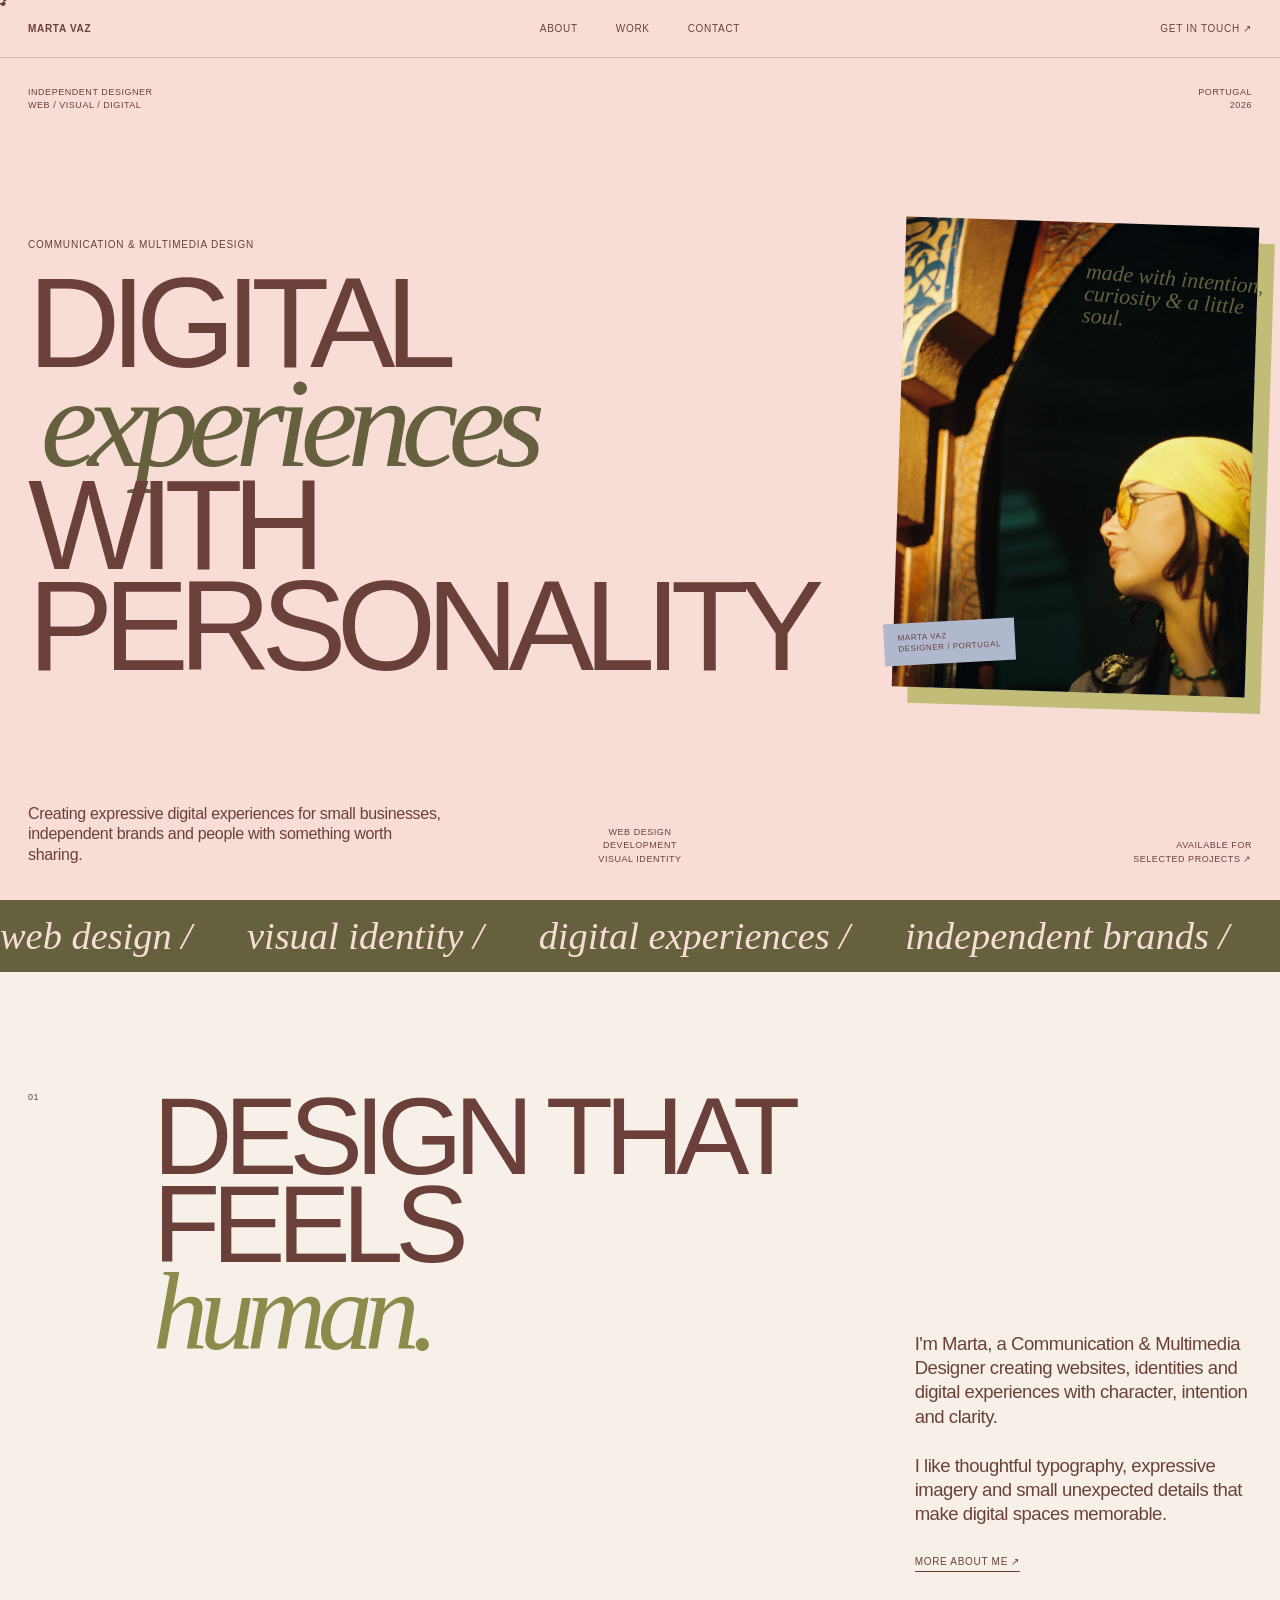
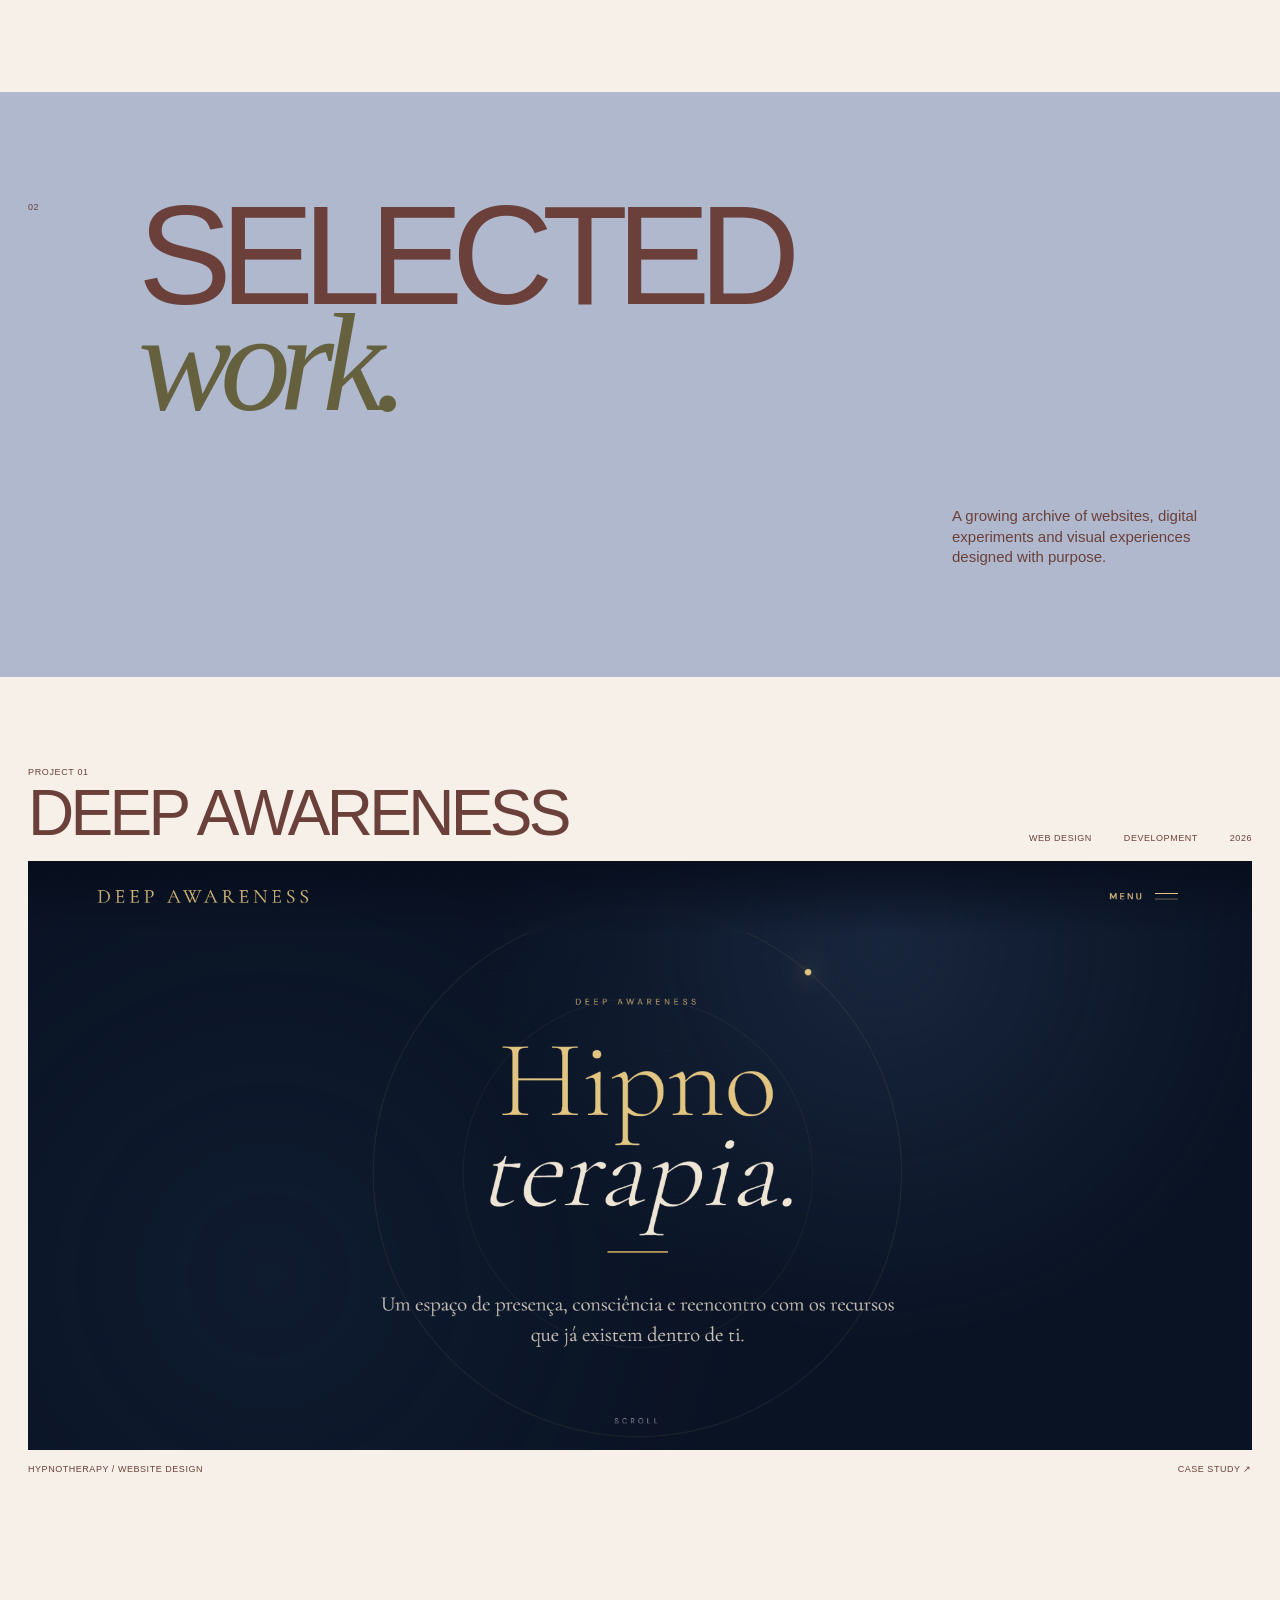
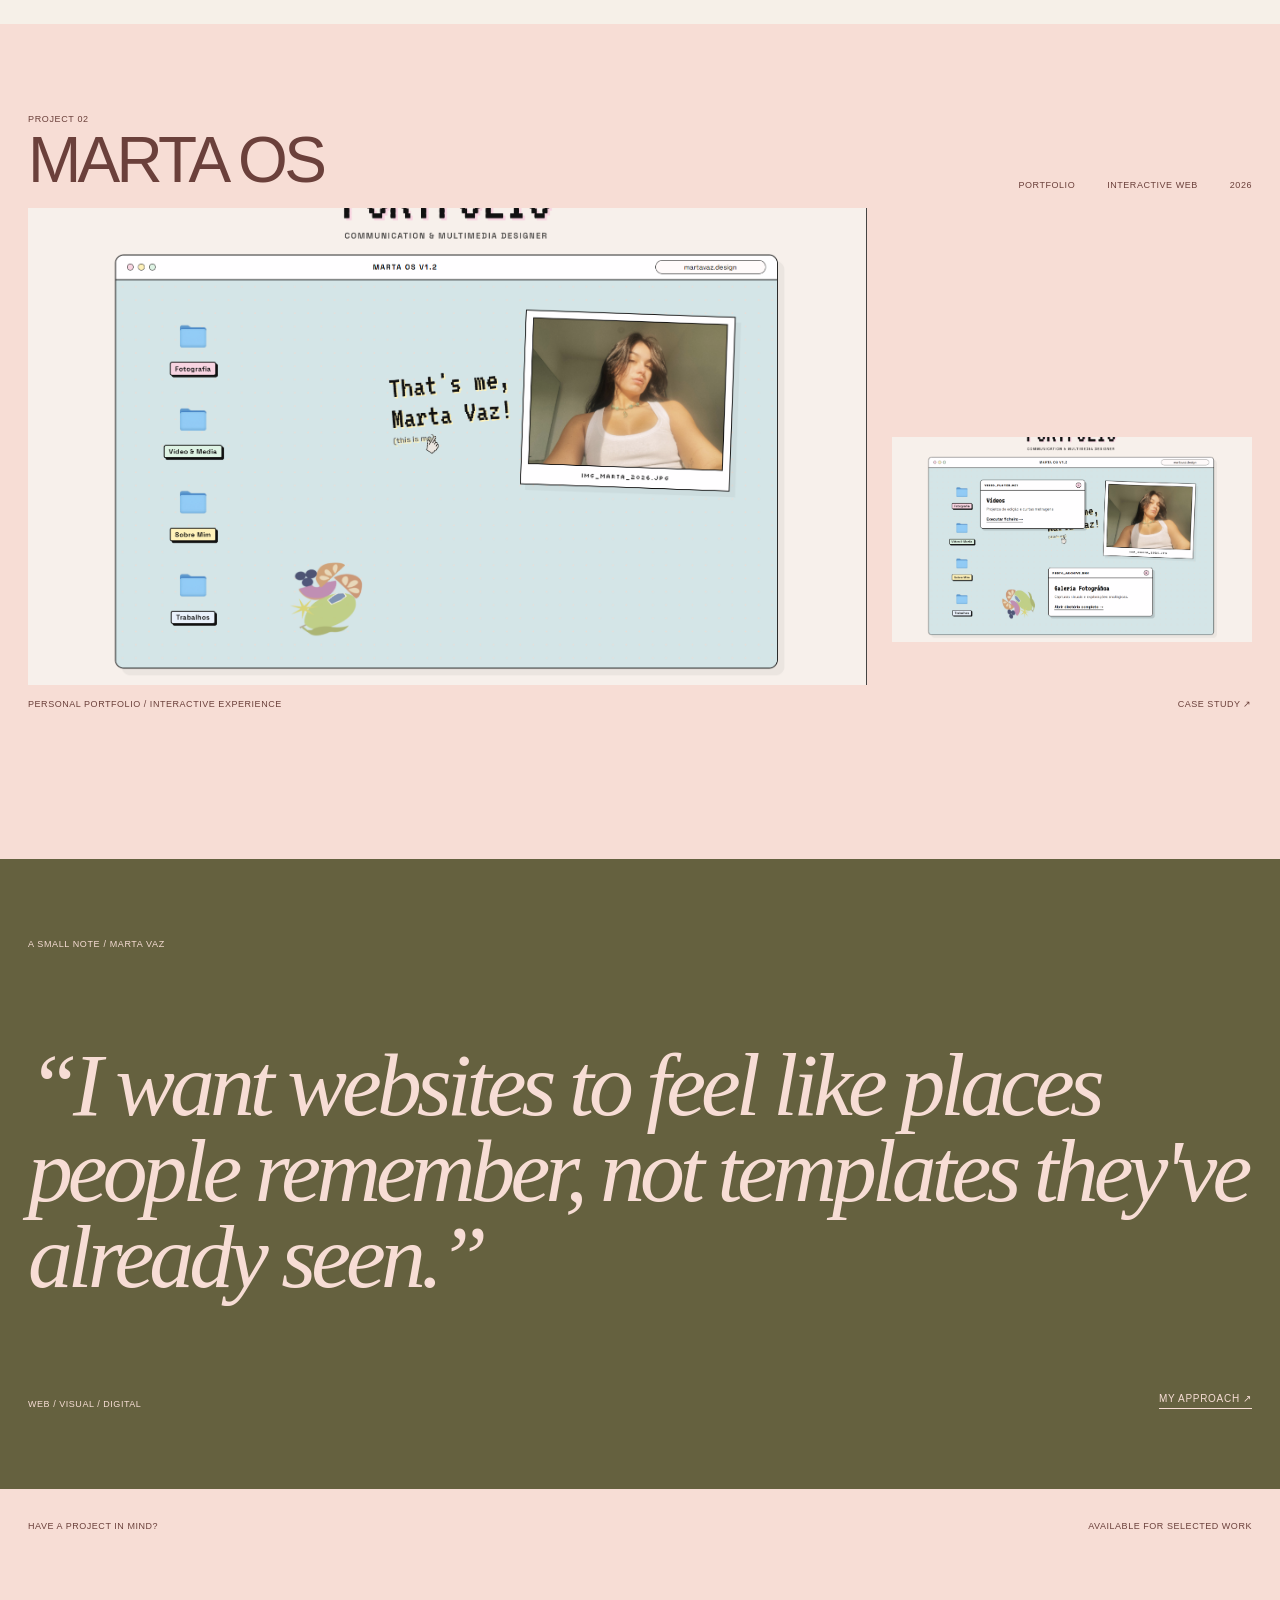
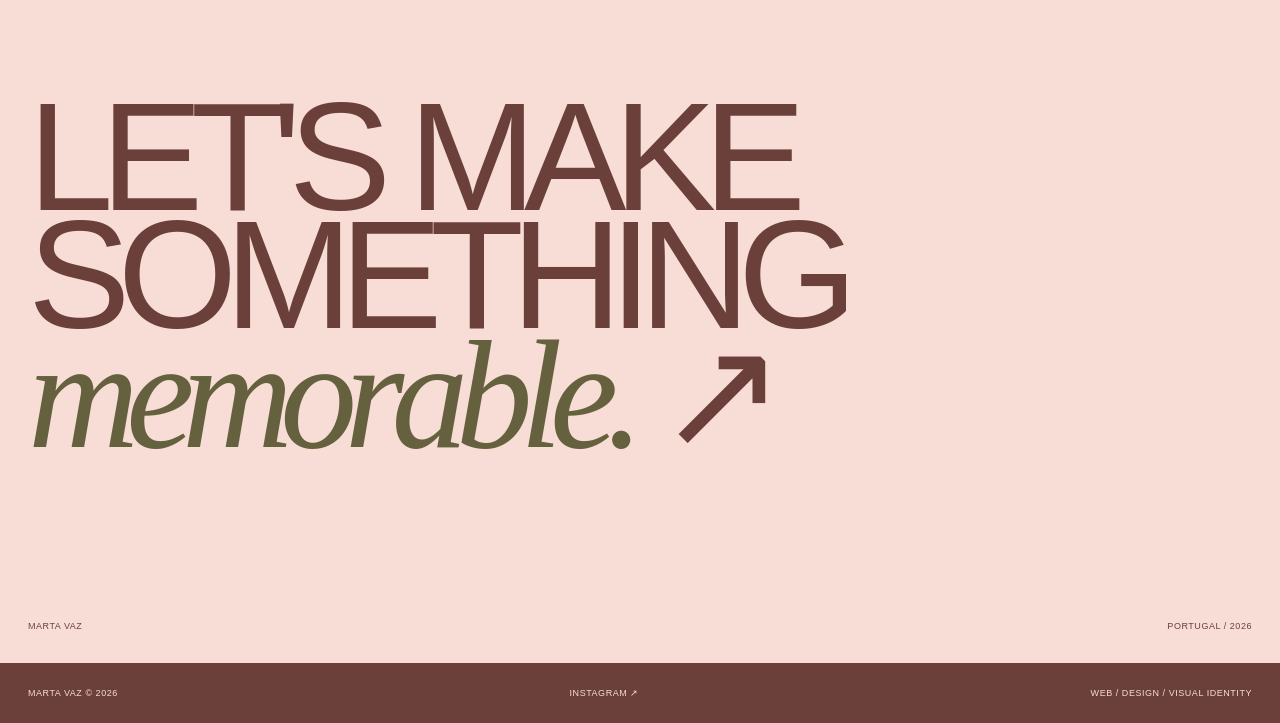
==== index.html @ b3e919e3 "i" ====
<!DOCTYPE html>
<html lang="en">

<head>

  <meta charset="UTF-8">

  <meta
    name="viewport"
    content="width=device-width, initial-scale=1.0"
  >

  <meta
    name="description"
    content="Marta Vaz — Communication & Multimedia Designer focused on web design, visual identity and digital experiences."
  >

  <title>Marta Vaz — Web & Visual Designer</title>


  <style>

    /* =========================================================
       COLOUR SYSTEM
    ========================================================= */

    :root {

      --peony: #F7DDD5;
      --rose: #D8A4AF;
      --cacao: #6B403B;

      --lavender: #CCC3D1;

      --leaf: #C1BC77;
      --grass: #8D8B4C;
      --jungle: #65613F;

      --sky: #AFB8CD;

      --cream: #F6F0E8;
      --black: #151515;
      --white: #FFFDF8;

    }



    /* =========================================================
       RESET
    ========================================================= */

    * {
      margin: 0;
      padding: 0;
      box-sizing: border-box;
    }


    html {
      scroll-behavior: smooth;
    }


    body {

      background: var(--cream);
      color: var(--cacao);

      font-family:
        Arial,
        Helvetica,
        sans-serif;

      overflow-x: hidden;

    }


    img {
      display: block;
      width: 100%;
    }


    a {
      color: inherit;
      text-decoration: none;
    }


    button {
      font: inherit;
    }


    ::selection {
      background: var(--cacao);
      color: var(--peony);
    }



    /* =========================================================
       CUSTOM CURSOR
    ========================================================= */

    .cursor {

      position: fixed;

      left: 0;
      top: 0;

      width: 34px;
      height: 34px;

      border-radius: 50%;

      display: flex;
      align-items: center;
      justify-content: center;

      background: var(--peony);
      color: var(--cacao);

      font-size: 18px;

      pointer-events: none;

      z-index: 9999;

      transform:
        translate(-50%, -50%);

      transition:
        width 0.25s ease,
        height 0.25s ease,
        background 0.25s ease,
        color 0.25s ease,
        font-size 0.25s ease;

    }


    .cursor.project-mode {

      width: 92px;
      height: 92px;

      background: var(--cacao);
      color: var(--peony);

      font-size: 9px;
      letter-spacing: 0.08em;

    }


    .cursor.project-mode .cursor-flower {
      display: none;
    }


    .cursor-project-text {
      display: none;
    }


    .cursor.project-mode .cursor-project-text {
      display: block;
    }


    @media (pointer: fine) {

      body,
      a,
      button {
        cursor: none;
      }

    }


    @media (pointer: coarse) {

      .cursor {
        display: none;
      }

    }



    /* =========================================================
       HEADER
    ========================================================= */

    .header {

      min-height: 58px;

      padding:
        18px
        28px;

      display: grid;

      grid-template-columns:
        1fr
        auto
        1fr;

      align-items: center;

      border-bottom:
        1px solid
        rgba(107, 64, 59, 0.25);

      font-size: 10px;
      letter-spacing: 0.07em;

      background: var(--peony);

      position: relative;
      z-index: 100;

    }


    .logo {
      font-weight: 700;
    }


    .nav {

      display: flex;
      gap: 38px;

    }


    .top-contact {
      justify-self: end;
    }


    .nav a,
    .top-contact,
    .logo {

      position: relative;

    }


    .nav a::after,
    .top-contact::after {

      content: "";

      position: absolute;

      left: 0;
      bottom: -5px;

      width: 0;
      height: 1px;

      background: currentColor;

      transition: width 0.3s ease;

    }


    .nav a:hover::after,
    .top-contact:hover::after {

      width: 100%;

    }



    /* =========================================================
       HERO
    ========================================================= */

    .hero {

      min-height:
        calc(100vh - 58px);

      padding:
        28px
        28px
        34px;

      background: var(--peony);

      display: grid;

      grid-template-rows:
        auto
        1fr
        auto;

      gap: 30px;

    }


    .hero-meta {

      display: flex;

      justify-content: space-between;

      font-size: 9px;

      line-height: 1.4;

      letter-spacing: 0.06em;

    }


    .hero-meta-right {
      text-align: right;
    }


    .hero-main {

      width: 100%;

      max-width: 1650px;

      margin: 0 auto;

      display: grid;

      grid-template-columns:
        minmax(0, 1.25fr)
        minmax(280px, 0.55fr);

      gap: 70px;

      align-items: center;

    }


    .hero-kicker {

      margin-bottom: 22px;

      font-size: 10px;

      letter-spacing: 0.08em;

    }


    .hero-title {

      font-size:
        clamp(
          72px,
          10vw,
          166px
        );

      line-height: 0.79;

      letter-spacing: -0.078em;

      font-weight: 500;

    }


    .hero-title span {
      display: block;
    }


    .hero-title .serif {

      font-family:
        Georgia,
        "Times New Roman",
        serif;

      font-weight: 400;
      font-style: italic;

      color: var(--jungle);

      margin-left: 0.1em;

    }



    /* HERO PHOTO */

    .hero-photo-area {

      position: relative;

      display: flex;

      justify-content: center;

      align-items: center;

    }


    .hero-photo {

      width:
        min(
          29vw,
          390px
        );

      aspect-ratio:
        3 / 4;

      overflow: hidden;

      transform:
        rotate(1.8deg);

      box-shadow:
        16px
        16px
        0
        var(--leaf);

    }


    .hero-photo img {

      width: 100%;
      height: 100%;

      object-fit: cover;

      object-position: center;

      transition:
        transform
        0.8s
        cubic-bezier(.2,.8,.2,1);

    }


    .hero-photo:hover img {
      transform: scale(1.035);
    }


    .hero-note {

      position: absolute;

      right: -12px;
      top: 10%;

      width: 180px;

      font-family:
        Georgia,
        "Times New Roman",
        serif;

      font-size:
        clamp(
          17px,
          1.7vw,
          25px
        );

      font-style: italic;

      line-height: 1;

      color: var(--jungle);

      transform:
        rotate(5deg);

    }


    .hero-photo-label {

      position: absolute;

      bottom: 30px;
      left: -15px;

      padding:
        10px
        14px;

      background: var(--sky);

      font-size: 8px;

      line-height: 1.35;

      letter-spacing: 0.07em;

      transform:
        rotate(-3deg);

    }



    /* HERO BOTTOM */

    .hero-bottom {

      display: grid;

      grid-template-columns:
        1fr
        auto
        1fr;

      gap: 40px;

      align-items: end;

    }


    .hero-description {

      max-width: 420px;

      font-size: 16px;

      line-height: 1.3;

      letter-spacing: -0.02em;

    }


    .hero-services {

      text-align: center;

      font-size: 9px;

      line-height: 1.5;

      letter-spacing: 0.06em;

    }


    .hero-availability {

      text-align: right;

      font-size: 9px;

      line-height: 1.5;

      letter-spacing: 0.06em;

    }



    /* =========================================================
       TICKER
    ========================================================= */

    .ticker {

      overflow: hidden;

      padding: 14px 0;

      background: var(--jungle);
      color: var(--peony);

      white-space: nowrap;

    }


    .ticker-track {

      display: flex;

      width: max-content;

      gap: 55px;

      animation:
        tickerMove
        28s
        linear
        infinite;

    }


    .ticker span {

      font-family:
        Georgia,
        "Times New Roman",
        serif;

      font-size:
        clamp(
          26px,
          3vw,
          47px
        );

      font-style: italic;

    }


    @keyframes tickerMove {

      from {
        transform: translateX(0);
      }

      to {
        transform: translateX(-50%);
      }

    }



    /* =========================================================
       MINI ABOUT
    ========================================================= */

    .about-home {

      min-height: 80vh;

      padding:
        120px
        28px;

      display: grid;

      grid-template-columns:
        90px
        1.4fr
        0.65fr;

      gap: 35px;

      align-items: start;

      background: var(--cream);

    }


    .section-number {

      font-size: 9px;

      letter-spacing: 0.06em;

    }


    .about-home-title {

      font-size:
        clamp(
          68px,
          8.6vw,
          145px
        );

      line-height: 0.8;

      letter-spacing: -0.075em;

      font-weight: 500;

    }


    .about-home-title em {

      display: block;

      font-family:
        Georgia,
        "Times New Roman",
        serif;

      font-weight: 400;

      color: var(--grass);

    }


    .about-home-copy {

      align-self: end;

      max-width: 430px;

    }


    .about-home-copy p {

      font-size:
        clamp(
          17px,
          1.45vw,
          22px
        );

      line-height: 1.3;

      letter-spacing: -0.025em;

      margin-bottom: 25px;

    }


    .text-link {

      display: inline-block;

      border-bottom:
        1px solid
        currentColor;

      padding-bottom: 4px;

      font-size: 10px;

      letter-spacing: 0.07em;

      transition:
        opacity
        0.25s
        ease;

    }


    .text-link:hover {
      opacity: 0.55;
    }



    /* =========================================================
       SELECTED WORK INTRO
    ========================================================= */

    .work-intro {

      min-height: 65vh;

      padding:
        110px
        28px;

      background: var(--sky);

      display: grid;

      grid-template-columns:
        90px
        1fr
        300px;

      gap: 20px;

    }


    .work-title {

      font-size:
        clamp(
          80px,
          11vw,
          185px
        );

      line-height: 0.76;

      letter-spacing: -0.082em;

      font-weight: 500;

    }


    .work-title em {

      display: block;

      font-family:
        Georgia,
        "Times New Roman",
        serif;

      font-weight: 400;

      color: var(--jungle);

    }


    .work-copy {

      align-self: end;

      max-width: 250px;

      font-size: 15px;

      line-height: 1.35;

    }



    /* =========================================================
       PROJECT
    ========================================================= */

    .project {

      padding:
        90px
        28px
        150px;

      background: var(--cream);

    }


    .project.alt {
      background: var(--peony);
    }


    .project-header {

      display: grid;

      grid-template-columns:
        1fr
        auto;

      gap: 30px;

      align-items: end;

      margin-bottom: 18px;

    }


    .project-number {

      display: block;

      margin-bottom: 8px;

      font-size: 9px;

      letter-spacing: 0.07em;

    }


    .project-title {

      font-size:
        clamp(
          42px,
          5vw,
          80px
        );

      line-height: 0.9;

      letter-spacing: -0.058em;

      font-weight: 500;

    }


    .project-meta {

      display: flex;

      gap: 32px;

      font-size: 9px;

      letter-spacing: 0.06em;

    }



    /* PROJECT IMAGE */

    .project-image {

      position: relative;

      width: 100%;

      overflow: hidden;

      background: var(--black);

    }


    .project-image img {

      width: 100%;
      height: auto;

      transition:
        transform
        0.75s
        cubic-bezier(.2,.8,.2,1),
        filter
        0.45s
        ease;

    }


    .project-image::after {

      content: "";

      position: absolute;

      inset: 0;

      background:
        rgba(20,20,20,0.25);

      opacity: 0;

      transition:
        opacity
        0.4s
        ease;

    }


    .project-image:hover img {

      transform: scale(1.025);

    }


    .project-image:hover::after {
      opacity: 1;
    }


    .project-hover-label {

      position: absolute;

      z-index: 4;

      left: 50%;
      top: 50%;

      transform:
        translate(-50%, -50%);

      color: white;

      font-size: 10px;

      letter-spacing: 0.08em;

      opacity: 0;

      transition:
        opacity
        0.3s
        ease;

    }


    .project-image:hover
    .project-hover-label {
      opacity: 1;
    }



    /* PROJECT INFO */

    .project-bottom {

      margin-top: 14px;

      display: flex;

      justify-content: space-between;

      gap: 20px;

      font-size: 9px;

      letter-spacing: 0.06em;

    }



    /* SECOND PROJECT: EDITORIAL COMPOSITION */

    .project-layout-editorial {

      display: grid;

      grid-template-columns:
        1.4fr
        0.6fr;

      gap: 25px;

      align-items: end;

    }


    .project-secondary-image {

      align-self: end;

      margin-bottom: 12%;

      overflow: hidden;

    }


    .project-secondary-image img {

      width: 100%;

      transition:
        transform
        0.6s
        ease;

    }


    .project-secondary-image:hover img {
      transform: scale(1.025);
    }



    /* =========================================================
       PERSONAL STATEMENT
    ========================================================= */

    .statement {

      min-height: 70vh;

      background: var(--jungle);

      color: var(--peony);

      padding:
        80px
        28px;

      display: flex;

      flex-direction: column;

      justify-content: space-between;

    }


    .statement-label {

      font-size: 9px;

      letter-spacing: 0.07em;

    }


    .statement-text {

      max-width: 1250px;

      font-family:
        Georgia,
        "Times New Roman",
        serif;

      font-size:
        clamp(
          48px,
          7vw,
          115px
        );

      line-height: 0.96;

      letter-spacing: -0.055em;

      font-style: italic;

    }


    .statement-bottom {

      display: flex;

      justify-content: space-between;

      align-items: end;

      gap: 30px;

      font-size: 9px;

      letter-spacing: 0.06em;

    }



    /* =========================================================
       CONTACT PREVIEW
    ========================================================= */

    .contact-section {

      min-height: 86vh;

      padding:
        32px
        28px;

      background: var(--peony);

      display: flex;

      flex-direction: column;

      justify-content: space-between;

    }


    .contact-meta {

      display: flex;

      justify-content: space-between;

      gap: 30px;

      font-size: 9px;

      letter-spacing: 0.06em;

    }


    .contact-title {

      font-size:
        clamp(
          70px,
          12vw,
          198px
        );

      line-height: 0.77;

      letter-spacing: -0.082em;

      font-weight: 500;

    }


    .contact-title em {

      font-family:
        Georgia,
        "Times New Roman",
        serif;

      font-style: italic;

      font-weight: 400;

      color: var(--jungle);

    }


    .contact-title:hover em {
      color: var(--grass);
    }



    /* =========================================================
       FOOTER
    ========================================================= */

    footer {

      min-height: 60px;

      padding:
        18px
        28px;

      background: var(--cacao);
      color: var(--peony);

      display: flex;

      align-items: center;

      justify-content: space-between;

      gap: 30px;

      font-size: 9px;

      letter-spacing: 0.06em;

    }



    /* =========================================================
       SCROLL REVEAL
    ========================================================= */

    .reveal {

      opacity: 0;

      transform:
        translateY(35px);

      transition:
        opacity
        0.85s
        ease,
        transform
        0.85s
        cubic-bezier(.2,.7,.2,1);

    }


    .reveal.visible {

      opacity: 1;

      transform:
        translateY(0);

    }



    /* =========================================================
       TABLET
    ========================================================= */

    @media (max-width: 1000px) {


      .hero-main {

        grid-template-columns:
          1fr
          0.55fr;

        gap: 30px;

      }


      .hero-photo {

        width:
          min(
            34vw,
            340px
          );

      }


      .about-home {

        grid-template-columns:
          60px
          1fr;

      }


      .about-home-copy {

        grid-column: 2;

        margin-top: 60px;

      }


      .work-intro {

        grid-template-columns:
          60px
          1fr;

      }


      .work-copy {

        grid-column: 2;

        margin-top: 55px;

      }


      .project-meta {
        display: none;
      }


      .project-layout-editorial {

        grid-template-columns:
          1fr
          0.5fr;

      }

    }



    /* =========================================================
       MOBILE
    ========================================================= */

    @media (max-width: 700px) {


      /* HEADER */

      .header {

        padding:
          16px;

        grid-template-columns:
          1fr
          1fr;

      }


      .nav {
        display: none;
      }



      /* HERO */

      .hero {

        min-height: auto;

        padding:
          22px
          16px
          30px;

        gap: 45px;

      }


      .hero-meta {
        font-size: 7px;
      }


      .hero-main {

        grid-template-columns: 1fr;

        gap: 45px;

      }


      .hero-title {

        font-size: 18vw;

      }


      .hero-title .serif {

        margin-left: 0;

      }


      .hero-photo-area {

        justify-content: flex-end;

        padding-right: 6px;

      }


      .hero-photo {

        width: 62vw;

        max-width: 330px;

      }


      .hero-note {

        left: 0;
        right: auto;
        top: 12%;

        width: 130px;

        font-size: 17px;

      }


      .hero-photo-label {

        left: -35px;

      }


      .hero-bottom {

        grid-template-columns: 1fr;

        gap: 25px;

      }


      .hero-services {

        text-align: left;

      }


      .hero-availability {

        display: none;

      }


      .hero-description {

        max-width: 300px;

        font-size: 15px;

      }



      /* ABOUT */

      .about-home {

        min-height: auto;

        padding:
          90px
          16px;

        grid-template-columns:
          35px
          1fr;

      }


      .about-home-title {

        font-size: 17vw;

      }


      .about-home-copy {

        grid-column:
          2;

        margin-top: 45px;

      }



      /* WORK */

      .work-intro {

        min-height: auto;

        padding:
          90px
          16px;

        grid-template-columns:
          35px
          1fr;

      }


      .work-title {

        font-size: 18vw;

      }



      /* PROJECTS */

      .project {

        padding:
          70px
          16px
          100px;

      }


      .project-header {

        grid-template-columns: 1fr;

      }


      .project-title {

        font-size: 10vw;

      }


      .project-layout-editorial {

        grid-template-columns: 1fr;

        gap: 18px;

      }


      .project-secondary-image {

        width: 68%;

        margin-left: auto;

        margin-bottom: 0;

      }


      .project-bottom {

        line-height: 1.35;

      }



      /* STATEMENT */

      .statement {

        min-height: 70vh;

        padding:
          70px
          16px;

      }


      .statement-text {

        font-size: 11vw;

      }



      /* CONTACT */

      .contact-section {

        min-height: 72vh;

        padding:
          26px
          16px;

      }


      .contact-title {

        font-size: 17vw;

      }


      .contact-meta {

        font-size: 8px;

      }



      /* FOOTER */

      footer {

        padding:
          18px
          16px;

        flex-wrap: wrap;

      }

    }



    /* =========================================================
       VERY SMALL MOBILE
    ========================================================= */

    @media (max-width: 400px) {

      .hero-title {
        font-size: 19vw;
      }

      .hero-photo {
        width: 68vw;
      }

      .about-home-title {
        font-size: 18vw;
      }

      .work-title {
        font-size: 19vw;
      }

      .contact-title {
        font-size: 18vw;
      }

    }



    /* =========================================================
       REDUCED MOTION
    ========================================================= */

    @media (prefers-reduced-motion: reduce) {

      *,
      *::before,
      *::after {

        scroll-behavior: auto !important;

        animation-duration: 0.01ms !important;
        animation-iteration-count: 1 !important;

        transition-duration: 0.01ms !important;

      }

    }

  </style>

</head>



<body>


  <!-- CUSTOM CURSOR -->

  <div class="cursor">

    <span class="cursor-flower">
      ✿
    </span>

    <span class="cursor-project-text">
      VIEW ↗
    </span>

  </div>



  <!-- ======================================================
       HEADER
  ======================================================= -->

  <header class="header">

    <a
      href="index.html"
      class="logo"
    >
      MARTA VAZ
    </a>


    <nav class="nav">

      <a href="about.html">
        ABOUT
      </a>

      <a href="#work">
        WORK
      </a>

      <a href="contact.html">
        CONTACT
      </a>

    </nav>


    <a
      class="top-contact"
      href="contact.html"
    >
      GET IN TOUCH ↗
    </a>

  </header>



  <main>



    <!-- ======================================================
         HERO
    ======================================================= -->

    <section class="hero">


      <div class="hero-meta">


        <div>

          INDEPENDENT DESIGNER<br>

          WEB / VISUAL / DIGITAL

        </div>


        <div class="hero-meta-right">

          PORTUGAL<br>

          2026

        </div>


      </div>



      <div class="hero-main">


        <div>


          <p class="hero-kicker">

            COMMUNICATION & MULTIMEDIA DESIGN

          </p>


          <h1 class="hero-title">

            <span>
              DIGITAL
            </span>

            <span class="serif">
              experiences
            </span>

            <span>
              WITH
            </span>

            <span>
              PERSONALITY
            </span>

          </h1>


        </div>



        <div class="hero-photo-area">


          <div class="hero-photo">

            <img
              src="imagens/marta3.JPG"
              alt="Marta Vaz"
            >

          </div>


          <p class="hero-note">

            made with intention,
            curiosity & a little soul.

          </p>


          <p class="hero-photo-label">

            MARTA VAZ<br>
            DESIGNER / PORTUGAL

          </p>


        </div>


      </div>



      <div class="hero-bottom">


        <p class="hero-description">

          Creating expressive digital experiences
          for small businesses, independent brands
          and people with something worth sharing.

        </p>


        <p class="hero-services">

          WEB DESIGN<br>
          DEVELOPMENT<br>
          VISUAL IDENTITY

        </p>


        <p class="hero-availability">

          AVAILABLE FOR<br>
          SELECTED PROJECTS ↗

        </p>


      </div>


    </section>



    <!-- ======================================================
         TICKER
    ======================================================= -->

    <section class="ticker">

      <div class="ticker-track">

        <span>
          web design /
        </span>

        <span>
          visual identity /
        </span>

        <span>
          digital experiences /
        </span>

        <span>
          independent brands /
        </span>

        <span>
          creative direction /
        </span>


        <span>
          web design /
        </span>

        <span>
          visual identity /
        </span>

        <span>
          digital experiences /
        </span>

        <span>
          independent brands /
        </span>

        <span>
          creative direction /
        </span>

      </div>

    </section>



    <!-- ======================================================
         ABOUT PREVIEW
    ======================================================= -->

    <section class="about-home reveal">


      <span class="section-number">
        01
      </span>


      <h2 class="about-home-title">

        DESIGN THAT<br>

        FEELS

        <em>
          human.
        </em>

      </h2>


      <div class="about-home-copy">


        <p>

          I'm Marta, a Communication & Multimedia
          Designer creating websites, identities
          and digital experiences with character,
          intention and clarity.

        </p>


        <p>

          I like thoughtful typography,
          expressive imagery and small unexpected
          details that make digital spaces
          memorable.

        </p>


        <a
          href="about.html"
          class="text-link"
        >
          MORE ABOUT ME ↗
        </a>


      </div>


    </section>



    <!-- ======================================================
         WORK INTRO
    ======================================================= -->

    <section
      class="work-intro reveal"
      id="work"
    >


      <span class="section-number">
        02
      </span>


      <h2 class="work-title">

        SELECTED

        <em>
          work.
        </em>

      </h2>


      <p class="work-copy">

        A growing archive of websites,
        digital experiments and visual
        experiences designed with purpose.

      </p>


    </section>



    <!-- ======================================================
         DEEP AWARENESS
    ======================================================= -->

    <section class="project reveal">


      <div class="project-header">


        <div>


          <span class="project-number">

            PROJECT 01

          </span>


          <h3 class="project-title">

            DEEP AWARENESS

          </h3>


        </div>



        <div class="project-meta">


          <span>
            WEB DESIGN
          </span>


          <span>
            DEVELOPMENT
          </span>


          <span>
            2026
          </span>


        </div>


      </div>



      <a
        href="projects/deep-awareness.html"
        class="project-link"
      >


        <div class="project-image">


          <img
            src="imagens/deep-awareness-03.png"
            alt="Deep Awareness hypnotherapy website"
          >


          <span class="project-hover-label">

            VIEW PROJECT ↗

          </span>


        </div>


      </a>



      <div class="project-bottom">


        <span>

          HYPNOTHERAPY / WEBSITE  DESIGN 

        </span>


        <span>

          CASE STUDY ↗

        </span>


      </div>


    </section>



    <!-- ======================================================
         MARTA OS
    ======================================================= -->

    <section class="project alt reveal">


      <div class="project-header">


        <div>


          <span class="project-number">

            PROJECT 02

          </span>


          <h3 class="project-title">

            MARTA OS

          </h3>


        </div>



        <div class="project-meta">


          <span>
            PORTFOLIO
          </span>


          <span>
            INTERACTIVE WEB
          </span>


          <span>
            2026
          </span>


        </div>


      </div>



      <a
        href="projects/marta-os.html"
        class="project-link"
      >


        <div class="project-layout-editorial">


          <div class="project-image">


            <img
              src="imagens/marta-os-01.png"
              alt="Marta OS interactive portfolio"
            >


            <span class="project-hover-label">

              VIEW PROJECT ↗

            </span>


          </div>



          <div class="project-secondary-image">


            <img
              src="imagens/marta-os-02.png"
              alt="Marta OS interface detail"
            >


          </div>


        </div>


      </a>



      <div class="project-bottom">


        <span>

          PERSONAL PORTFOLIO /
          INTERACTIVE EXPERIENCE

        </span>


        <span>

          CASE STUDY ↗

        </span>


      </div>


    </section>



    <!-- ======================================================
         STATEMENT
    ======================================================= -->

    <section class="statement reveal">


      <p class="statement-label">

        A SMALL NOTE / MARTA VAZ

      </p>


      <p class="statement-text">

        “I want websites to feel like places
        people remember, not templates
        they've already seen.”

      </p>


      <div class="statement-bottom">


        <span>

          WEB / VISUAL / DIGITAL

        </span>


        <a
          href="about.html"
          class="text-link"
        >

          MY APPROACH ↗

        </a>


      </div>


    </section>



    <!-- ======================================================
         CONTACT
    ======================================================= -->

    <section
      class="contact-section reveal"
      id="contact"
    >


      <div class="contact-meta">


        <span>

          HAVE A PROJECT IN MIND?

        </span>


        <span>

          AVAILABLE FOR SELECTED WORK

        </span>


      </div>



      <a
        href="contact.html"
        class="contact-title"
      >

        LET'S MAKE<br>

        SOMETHING

        <em>
          memorable.
        </em>

        ↗

      </a>



      <div class="contact-meta">


        <span>

          MARTA VAZ

        </span>


        <span>

          PORTUGAL / 2026

        </span>


      </div>


    </section>


  </main>



  <!-- ======================================================
       FOOTER
  ======================================================= -->

  <footer>


    <span>

      MARTA VAZ © 2026

    </span>


    <a href="https://www.instagram.com/_.martavaz._/" target="_blank">

      INSTAGRAM ↗

    </a>


    <span>

      WEB / DESIGN / VISUAL IDENTITY

    </span>


  </footer>



  <!-- ======================================================
       JAVASCRIPT
  ======================================================= -->

  <script>


    /* ======================================================
       SCROLL REVEAL
    ======================================================= */


    const revealElements =
      document.querySelectorAll(".reveal");


    const observer =
      new IntersectionObserver(

        (entries) => {

          entries.forEach(

            (entry) => {

              if (entry.isIntersecting) {

                entry.target
                  .classList
                  .add("visible");

                observer
                  .unobserve(entry.target);

              }

            }

          );

        },

        {
          threshold: 0.1
        }

      );


    revealElements.forEach(

      (element) => {

        observer.observe(element);

      }

    );



    /* ======================================================
       CUSTOM CURSOR
    ======================================================= */


    const cursor =
      document.querySelector(".cursor");


    const finePointer =
      window.matchMedia(
        "(pointer: fine)"
      );


    if (finePointer.matches) {


      document.addEventListener(

        "mousemove",

        (event) => {


          cursor.style.left =
            event.clientX + "px";


          cursor.style.top =
            event.clientY + "px";


        }

      );



      const projectLinks =
        document.querySelectorAll(
          ".project-link"
        );


      projectLinks.forEach(

        (project) => {


          project.addEventListener(

            "mouseenter",

            () => {

              cursor
                .classList
                .add("project-mode");

            }

          );


          project.addEventListener(

            "mouseleave",

            () => {

              cursor
                .classList
                .remove("project-mode");

            }

          );


        }

      );


    }



    /* ======================================================
       SMALL HERO PARALLAX
    ======================================================= */


    const heroPhoto =
      document.querySelector(
        ".hero-photo img"
      );


    if (
      heroPhoto &&
      finePointer.matches
    ) {


      window.addEventListener(

        "scroll",

        () => {


          const scrollY =
            window.scrollY;


          const movement =
            Math.min(
              scrollY * 0.025,
              14
            );


          heroPhoto.style.transform =
            `translateY(${movement}px) scale(1.02)`;


        },

        {
          passive: true
        }

      );


    }


  </script>


</body>

</html>
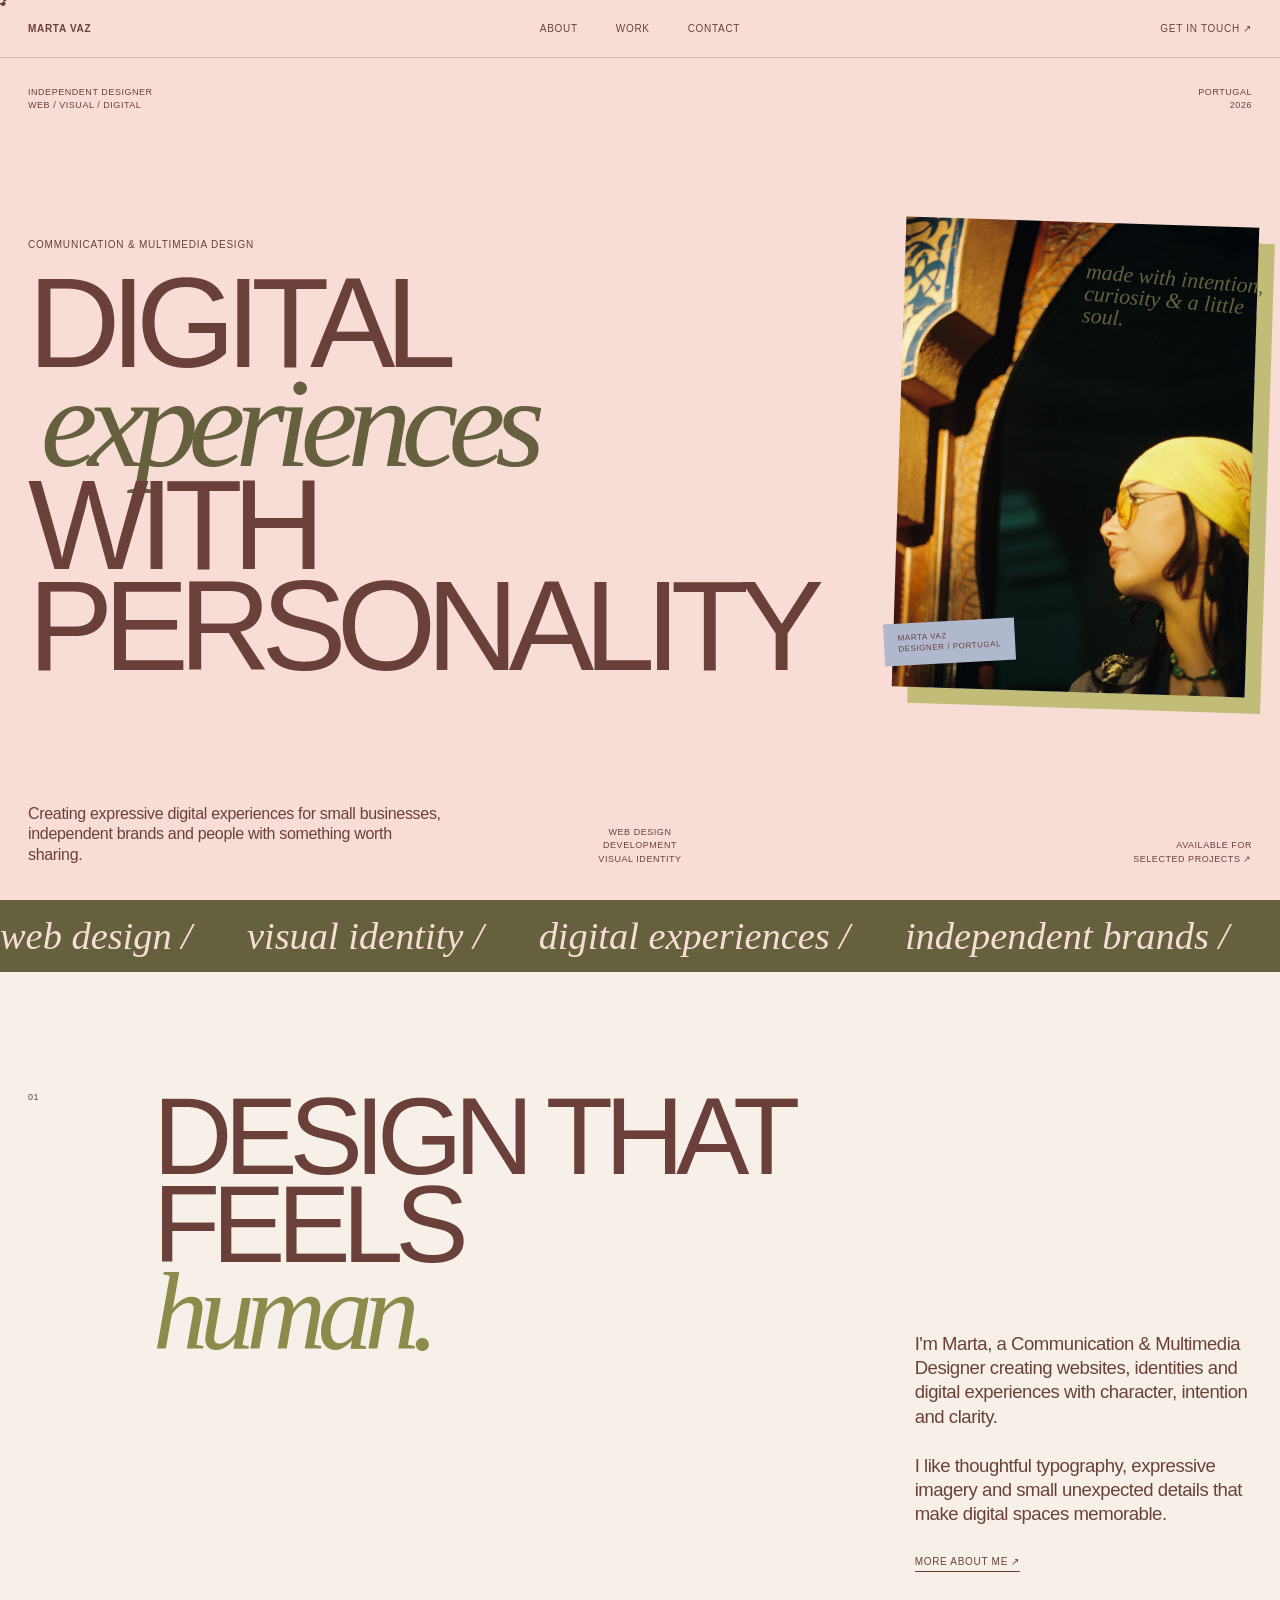
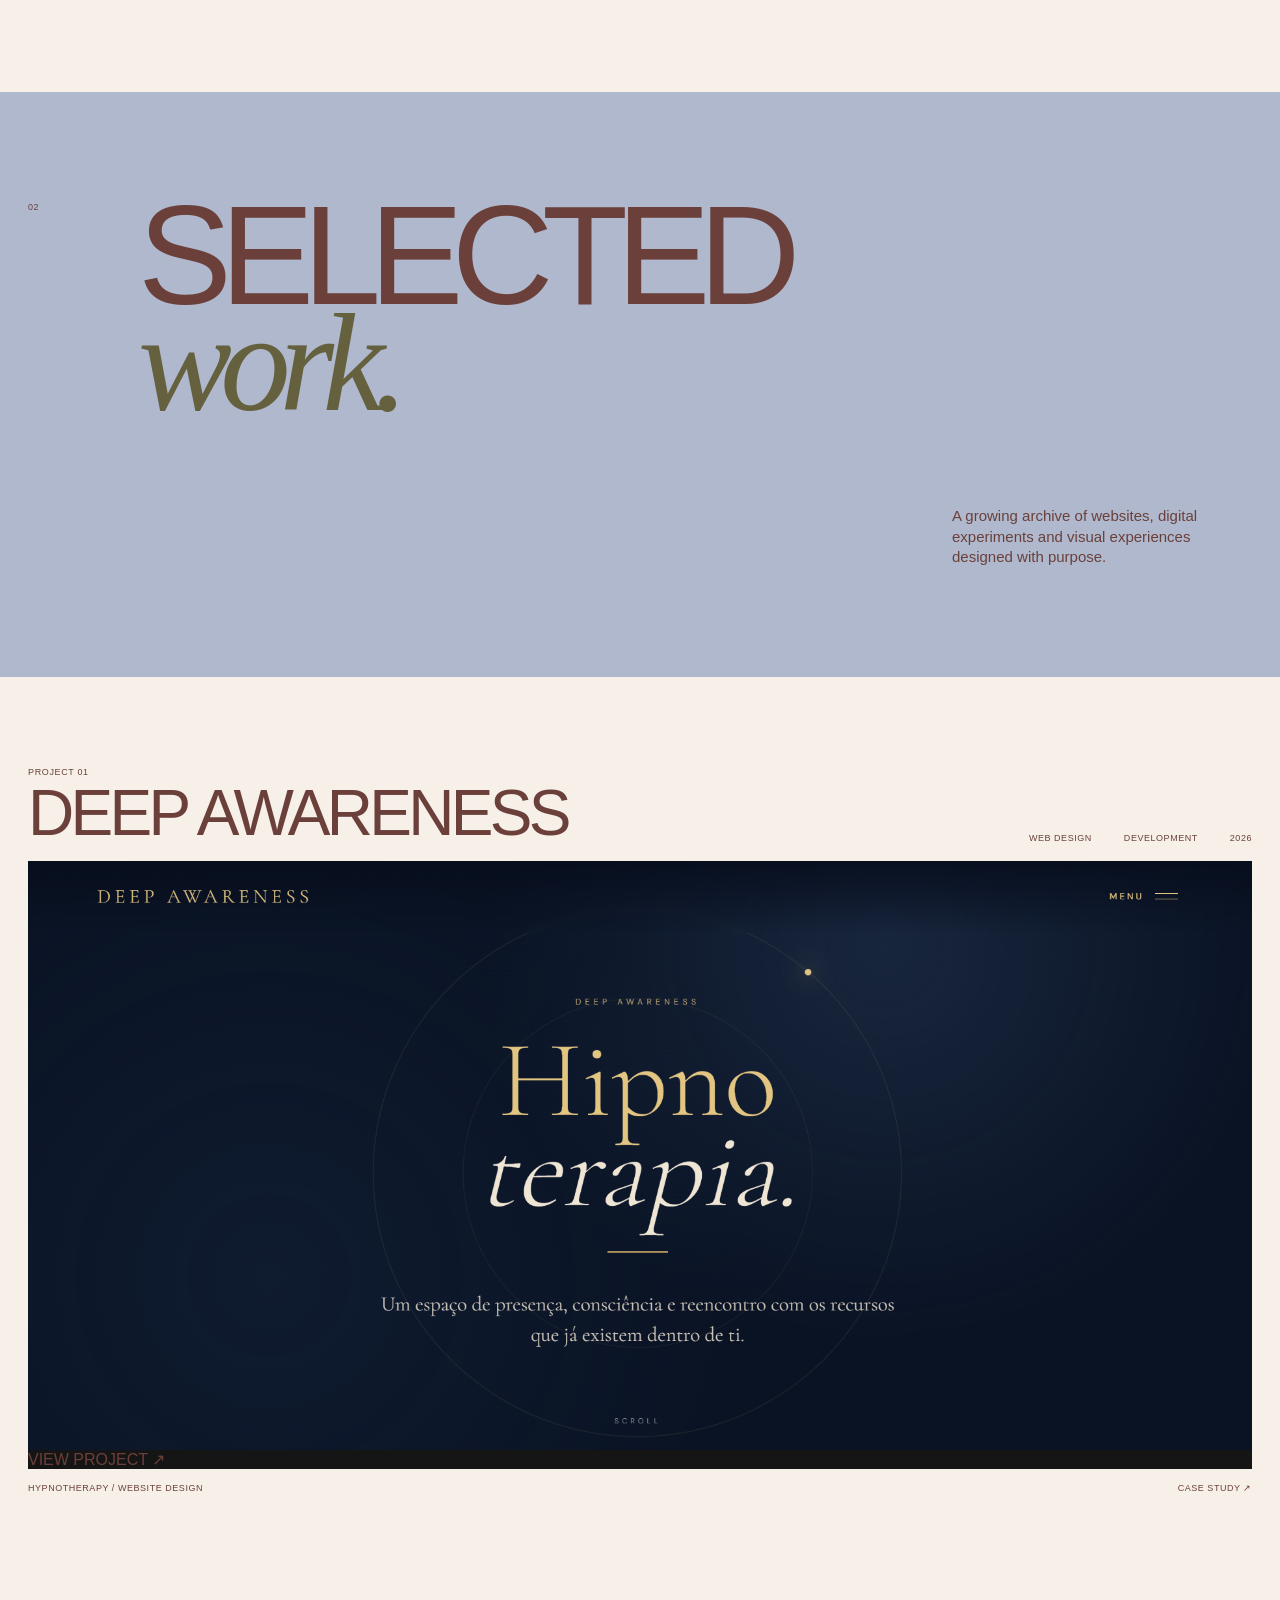
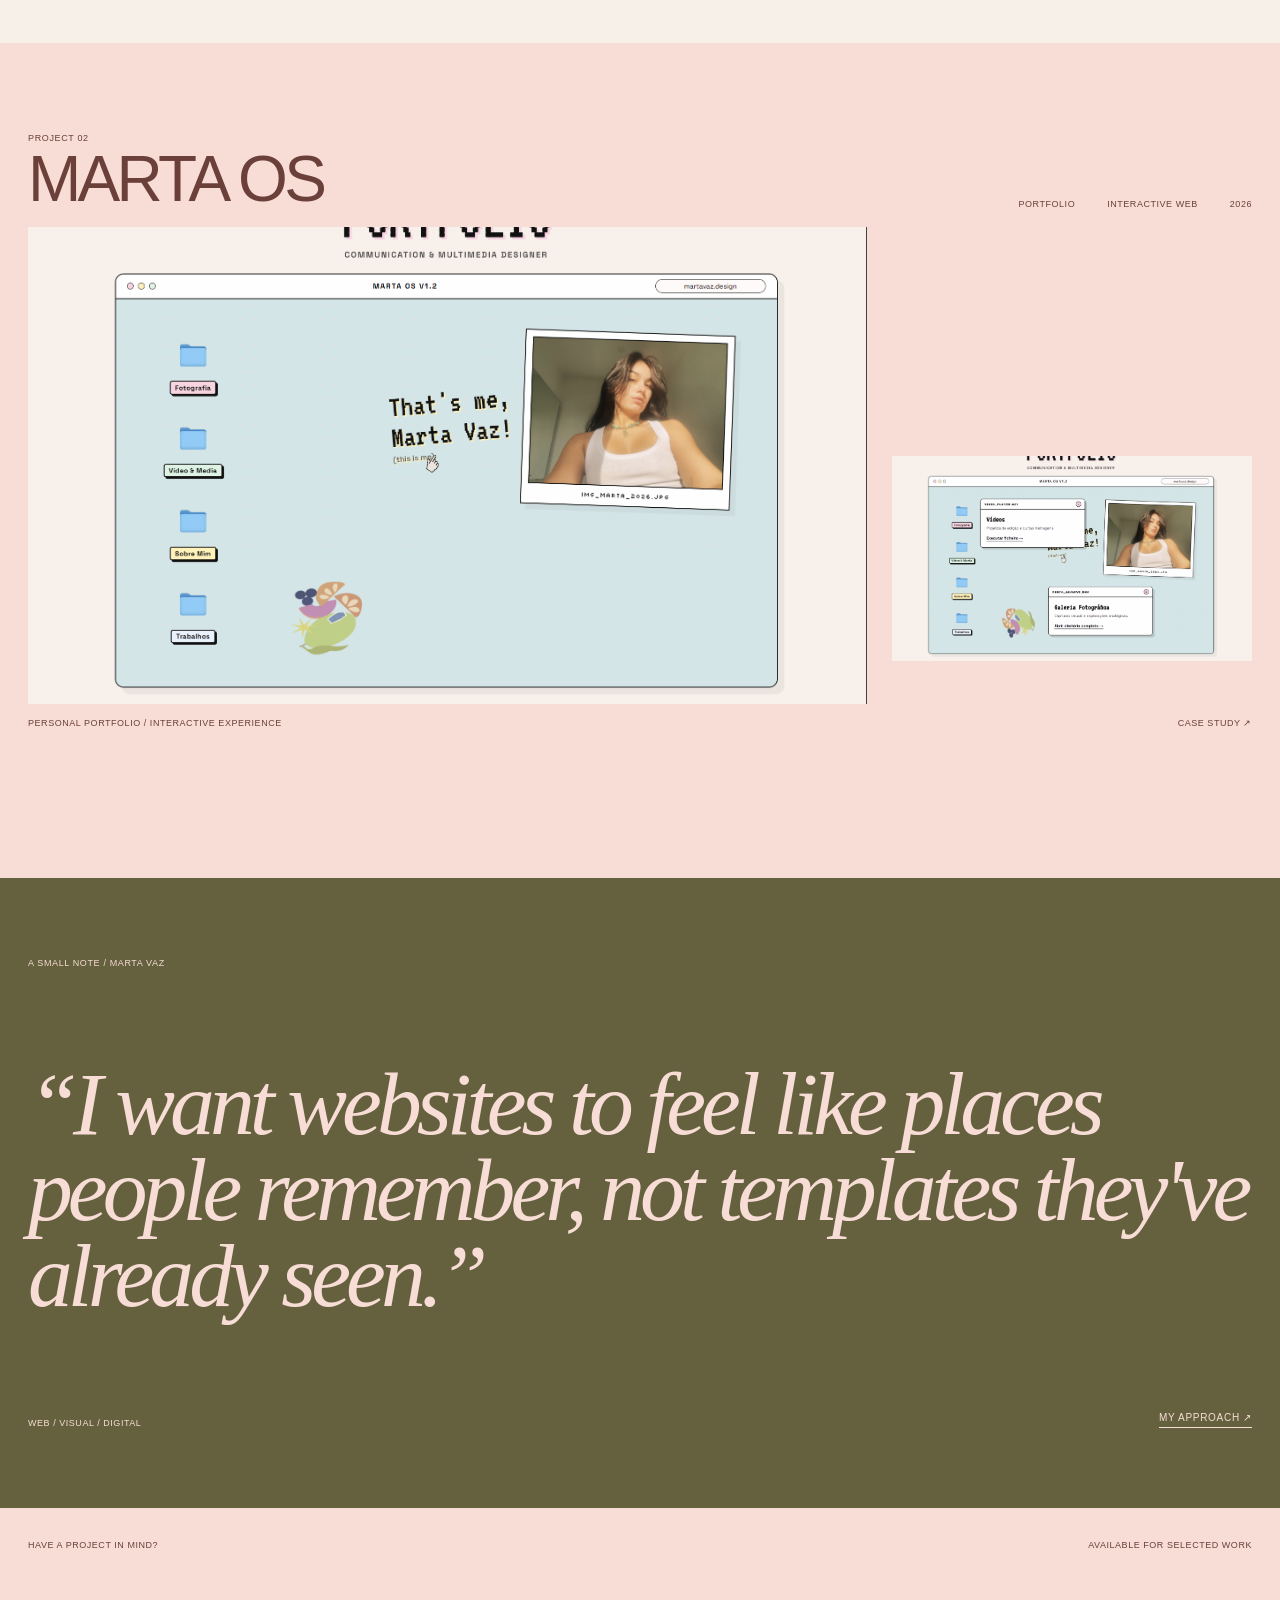
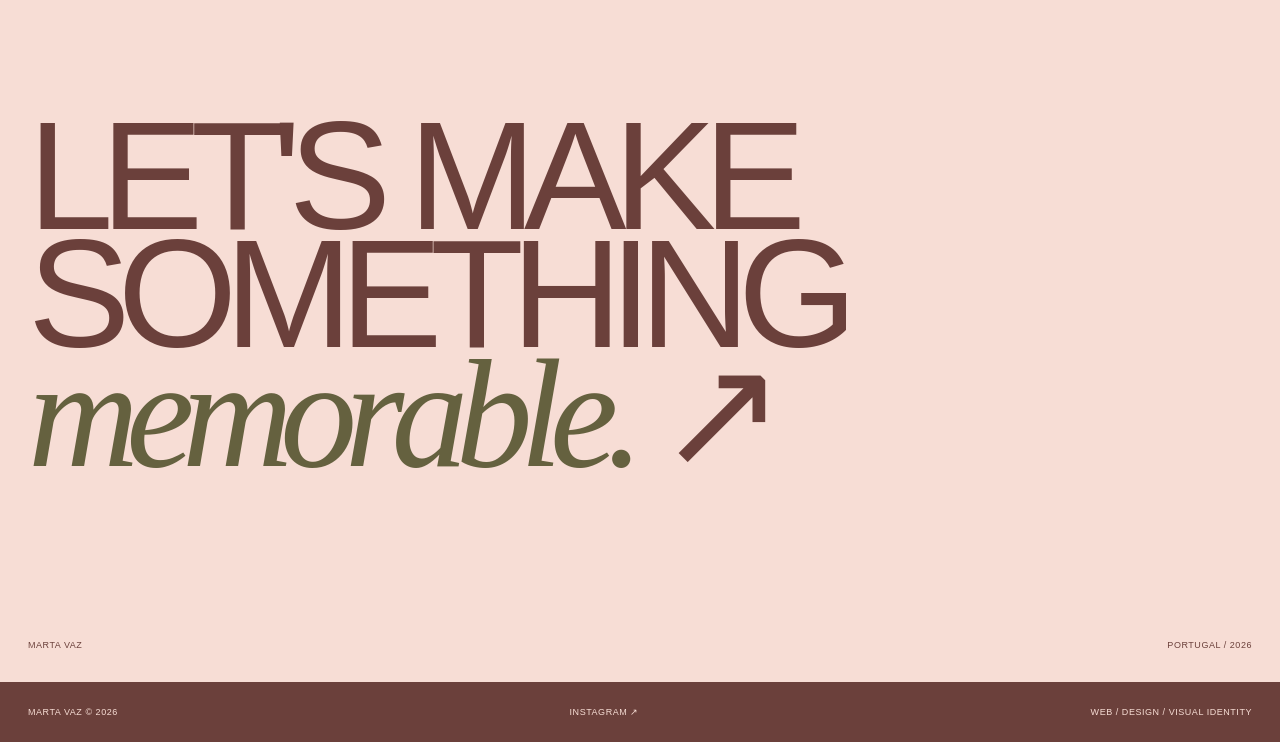
==== commit 35287c1c: "in" ====
--- a/index.html
+++ b/index.html
@@ -2215,11 +2215,9 @@
           >
 
 
-          <span class="project-hover-label">
-
-            VIEW PROJECT ↗
-
-          </span>
+          <a href="./designs/deep-awareness.html" class="project-link">
+    VIEW PROJECT ↗
+</a>
 
 
         </div>
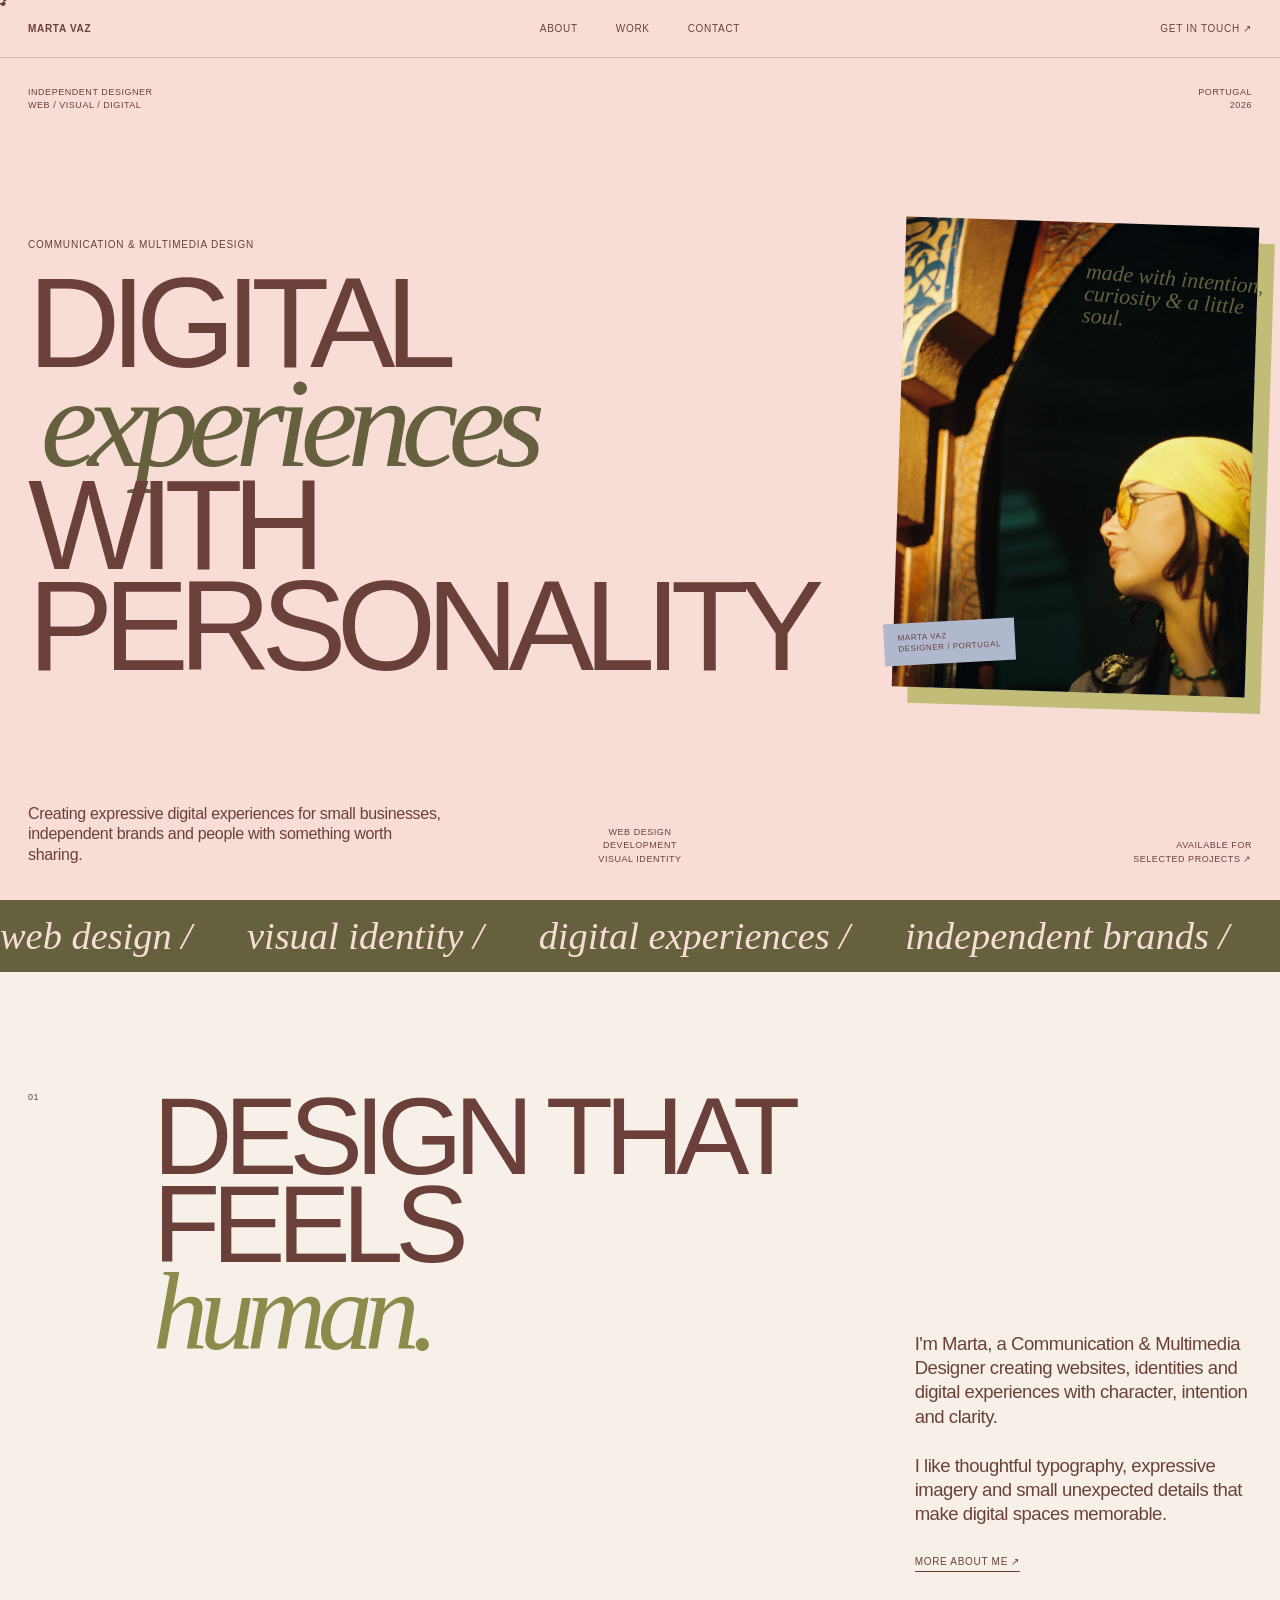
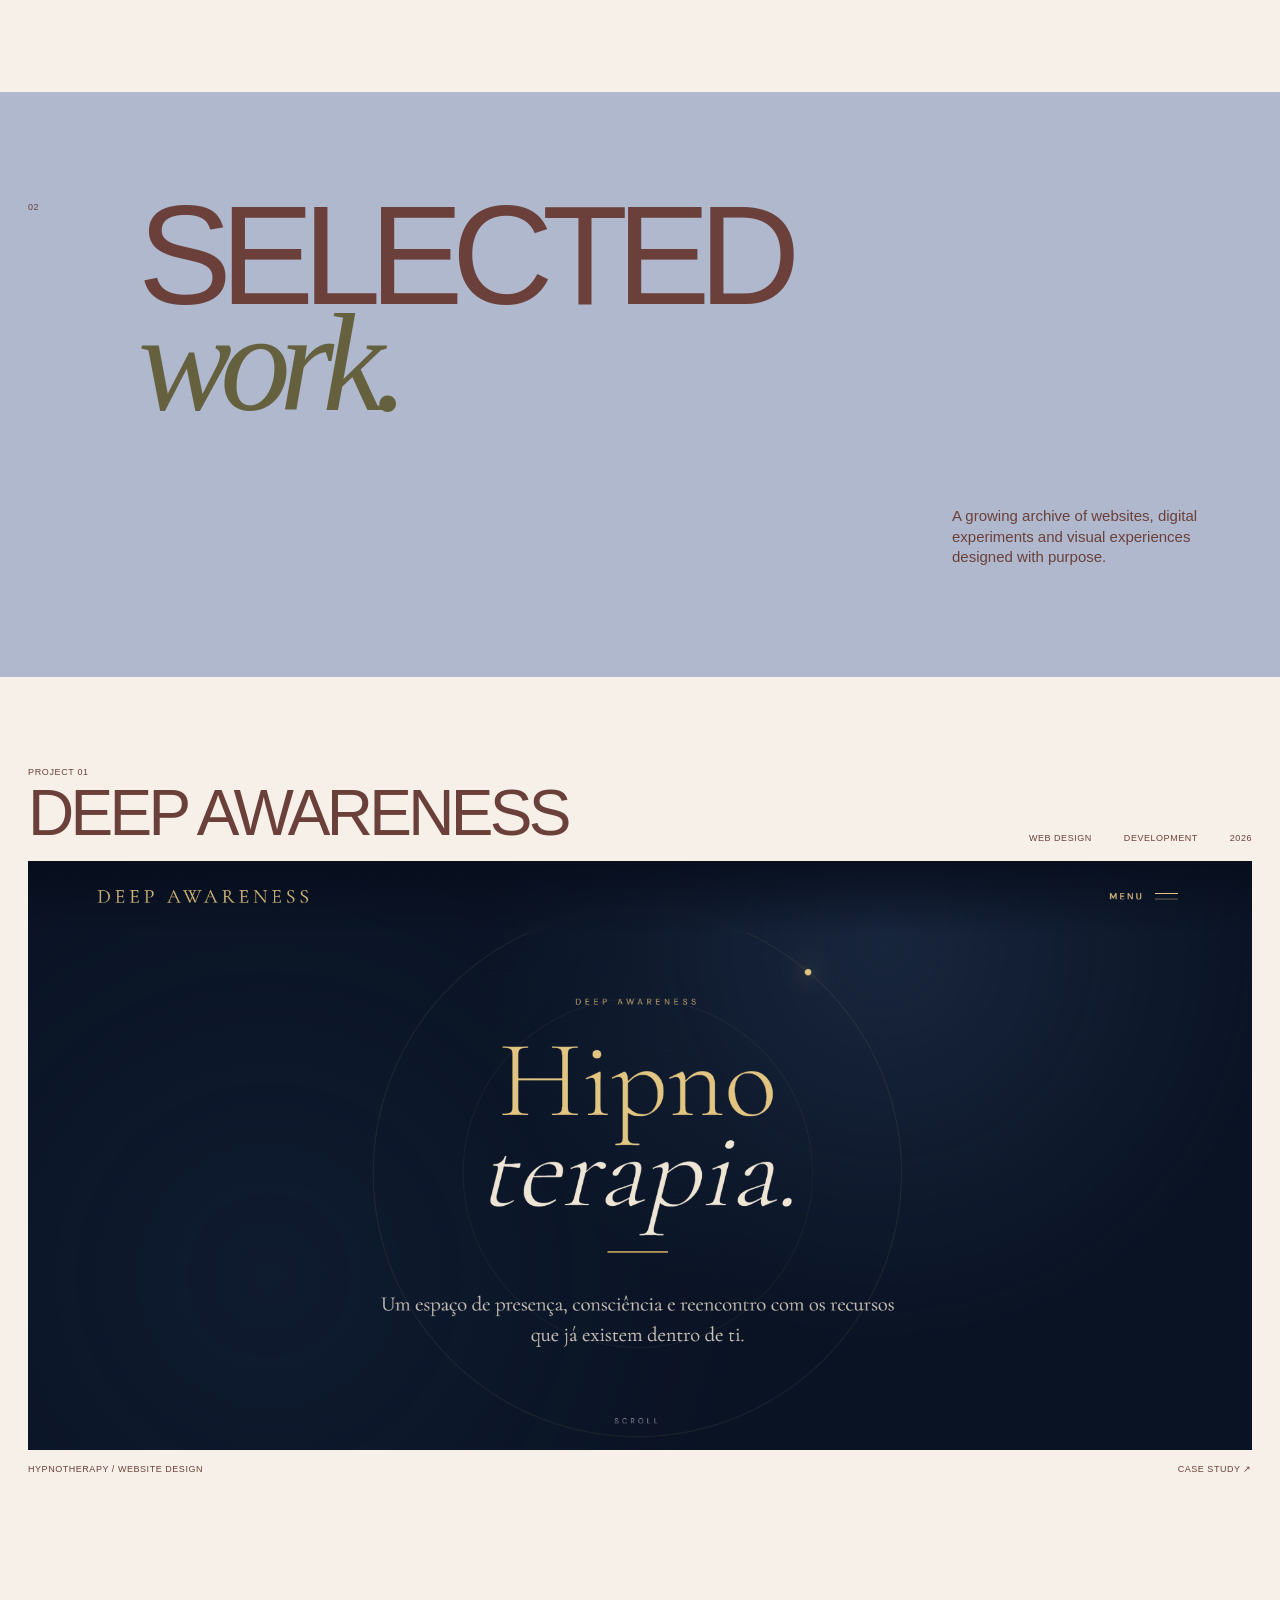
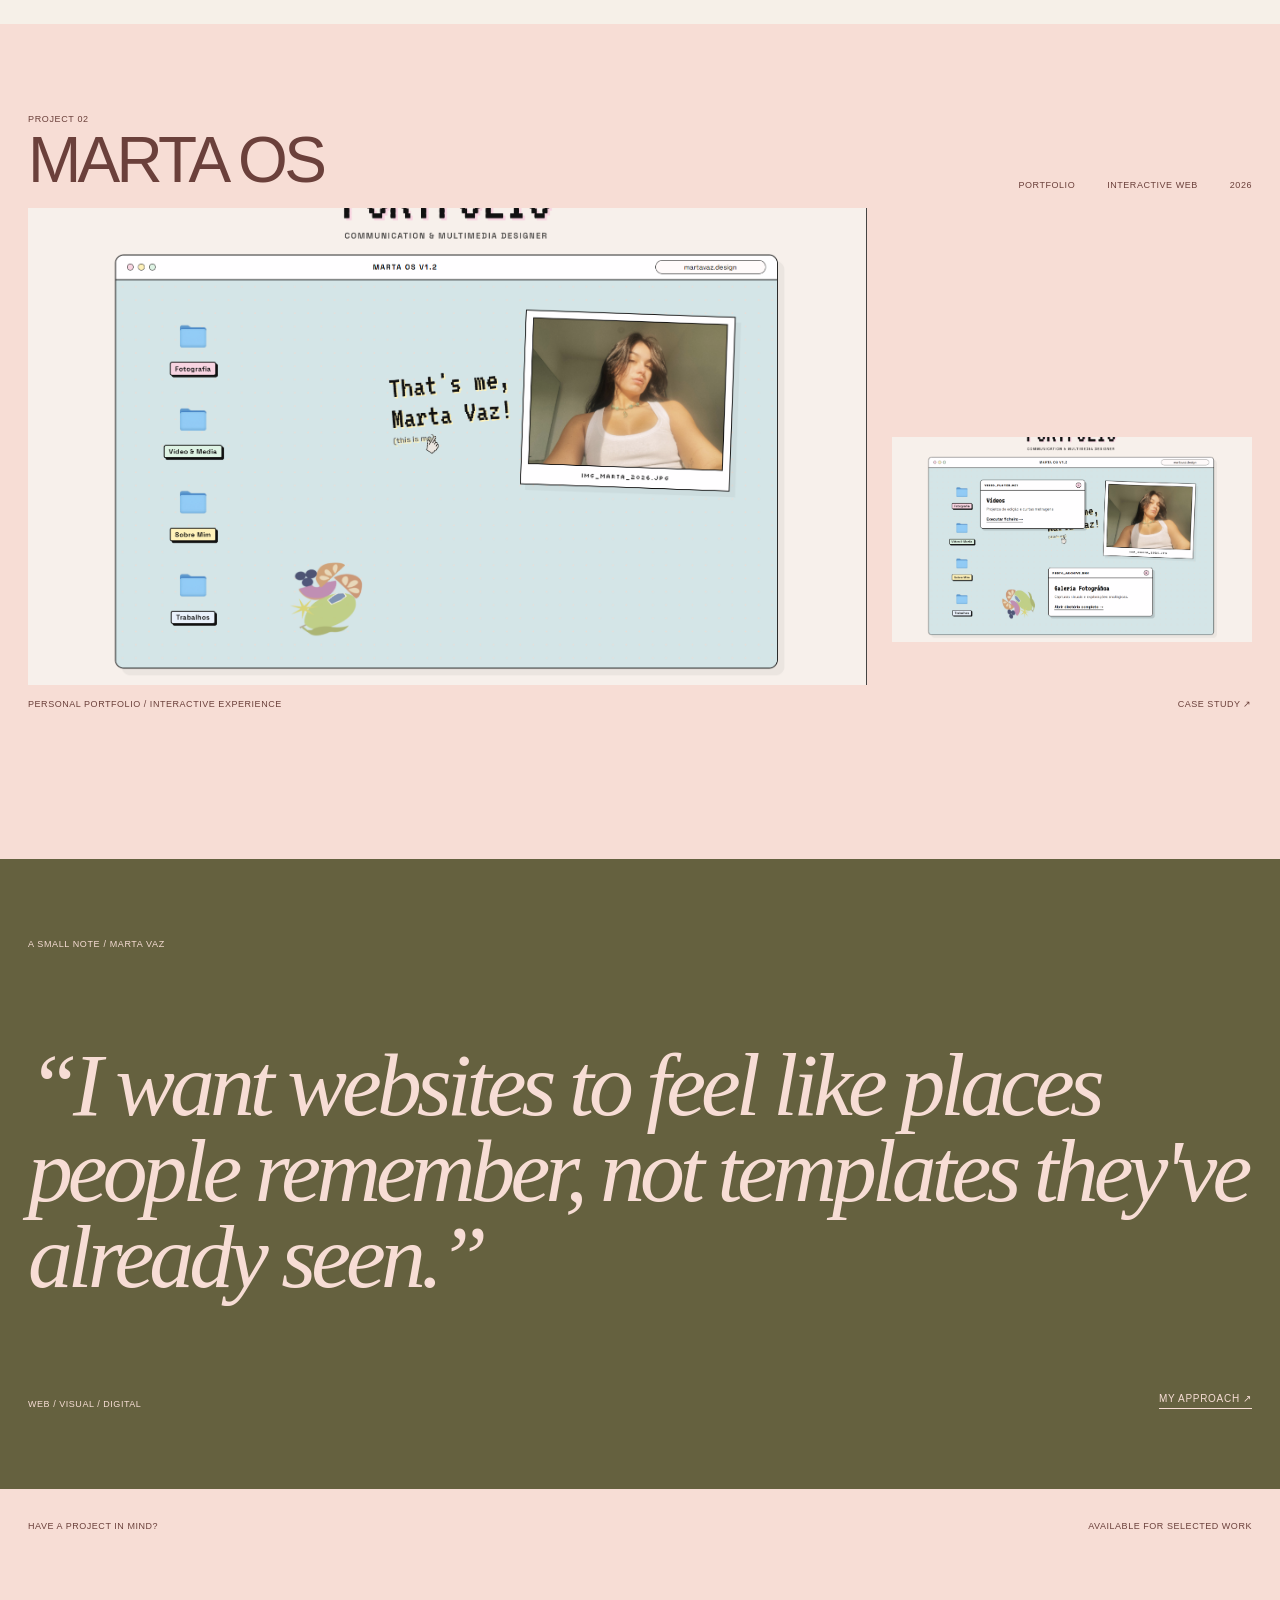
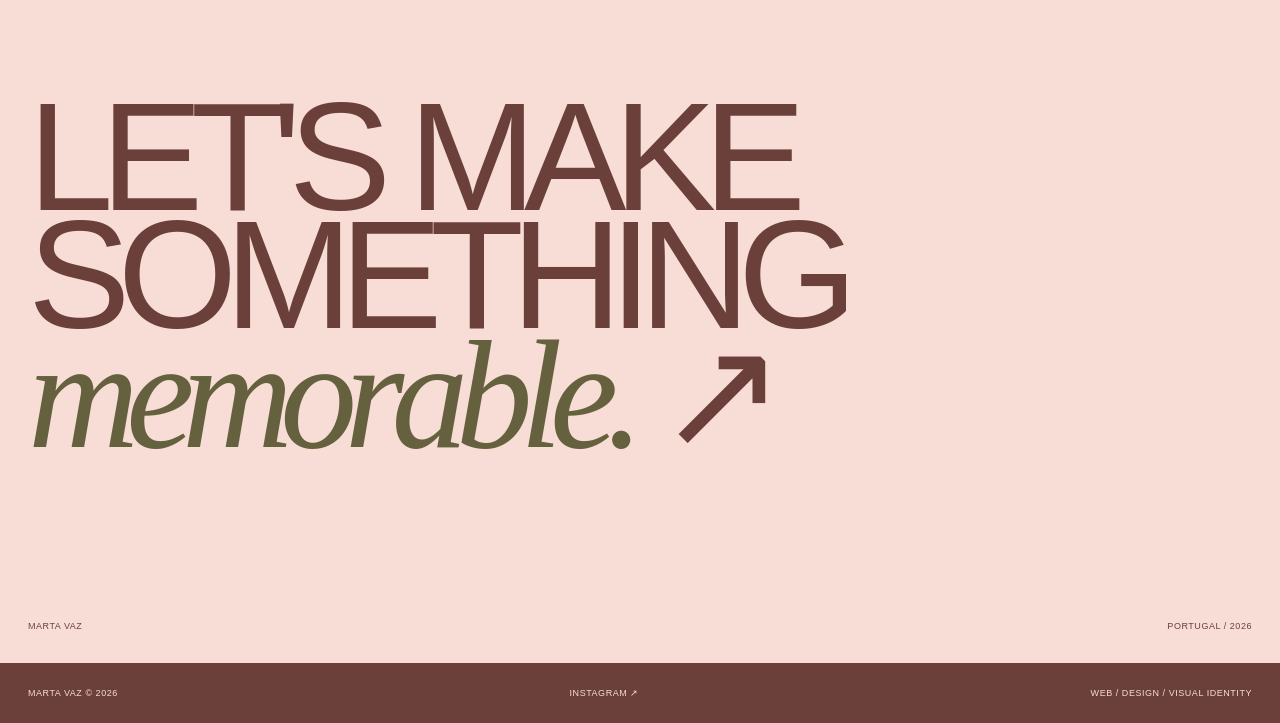
==== commit ccfe23bd: "dee" ====
--- a/index.html
+++ b/index.html
@@ -2143,113 +2143,84 @@
     </section>
 
 
-
-    <!-- ======================================================
-         DEEP AWARENESS
-    ======================================================= -->
-
-    <section class="project reveal">
-
-
-      <div class="project-header">
-
-
-        <div>
-
-
-          <span class="project-number">
-
-            PROJECT 01
-
-          </span>
-
-
-          <h3 class="project-title">
-
-            DEEP AWARENESS
-
-          </h3>
-
-
-        </div>
-
-
-
-        <div class="project-meta">
-
-
-          <span>
-            WEB DESIGN
-          </span>
-
-
-          <span>
-            DEVELOPMENT
-          </span>
-
-
-          <span>
-            2026
-          </span>
-
-
-        </div>
-
-
-      </div>
-
-
-
-      <a
-        href="projects/deep-awareness.html"
-        class="project-link"
+<!-- ======================================================
+     DEEP AWARENESS
+======================================================= -->
+
+<section class="project reveal">
+
+
+  <div class="project-header">
+
+
+    <div>
+
+      <span class="project-number">
+        PROJECT 01
+      </span>
+
+      <h3 class="project-title">
+        DEEP AWARENESS
+      </h3>
+
+    </div>
+
+
+    <div class="project-meta">
+
+      <span>
+        WEB DESIGN
+      </span>
+
+      <span>
+        DEVELOPMENT
+      </span>
+
+      <span>
+        2026
+      </span>
+
+    </div>
+
+
+  </div>
+
+
+  <a
+    href="./designs/deep-awareness.html"
+    class="project-link"
+  >
+
+    <div class="project-image">
+
+      <img
+        src="./imagens/deep-awareness-03.png"
+        alt="Deep Awareness hypnotherapy website"
       >
 
-
-        <div class="project-image">
-
-
-          <img
-            src="imagens/deep-awareness-03.png"
-            alt="Deep Awareness hypnotherapy website"
-          >
-
-
-          <a href="./designs/deep-awareness.html" class="project-link">
-    VIEW PROJECT ↗
-</a>
-
-
-        </div>
-
-
-      </a>
-
-
-
-      <div class="project-bottom">
-
-
-        <span>
-
-          HYPNOTHERAPY / WEBSITE  DESIGN 
-
-        </span>
-
-
-        <span>
-
-          CASE STUDY ↗
-
-        </span>
-
-
-      </div>
-
-
-    </section>
-
-
+      <span class="project-hover-label">
+        VIEW PROJECT ↗
+      </span>
+
+    </div>
+
+  </a>
+
+
+  <div class="project-bottom">
+
+    <span>
+      HYPNOTHERAPY / WEBSITE DESIGN
+    </span>
+
+    <a href="./designs/deep-awareness.html">
+      CASE STUDY ↗
+    </a>
+
+  </div>
+
+
+</section>
 
     <!-- ======================================================
          MARTA OS
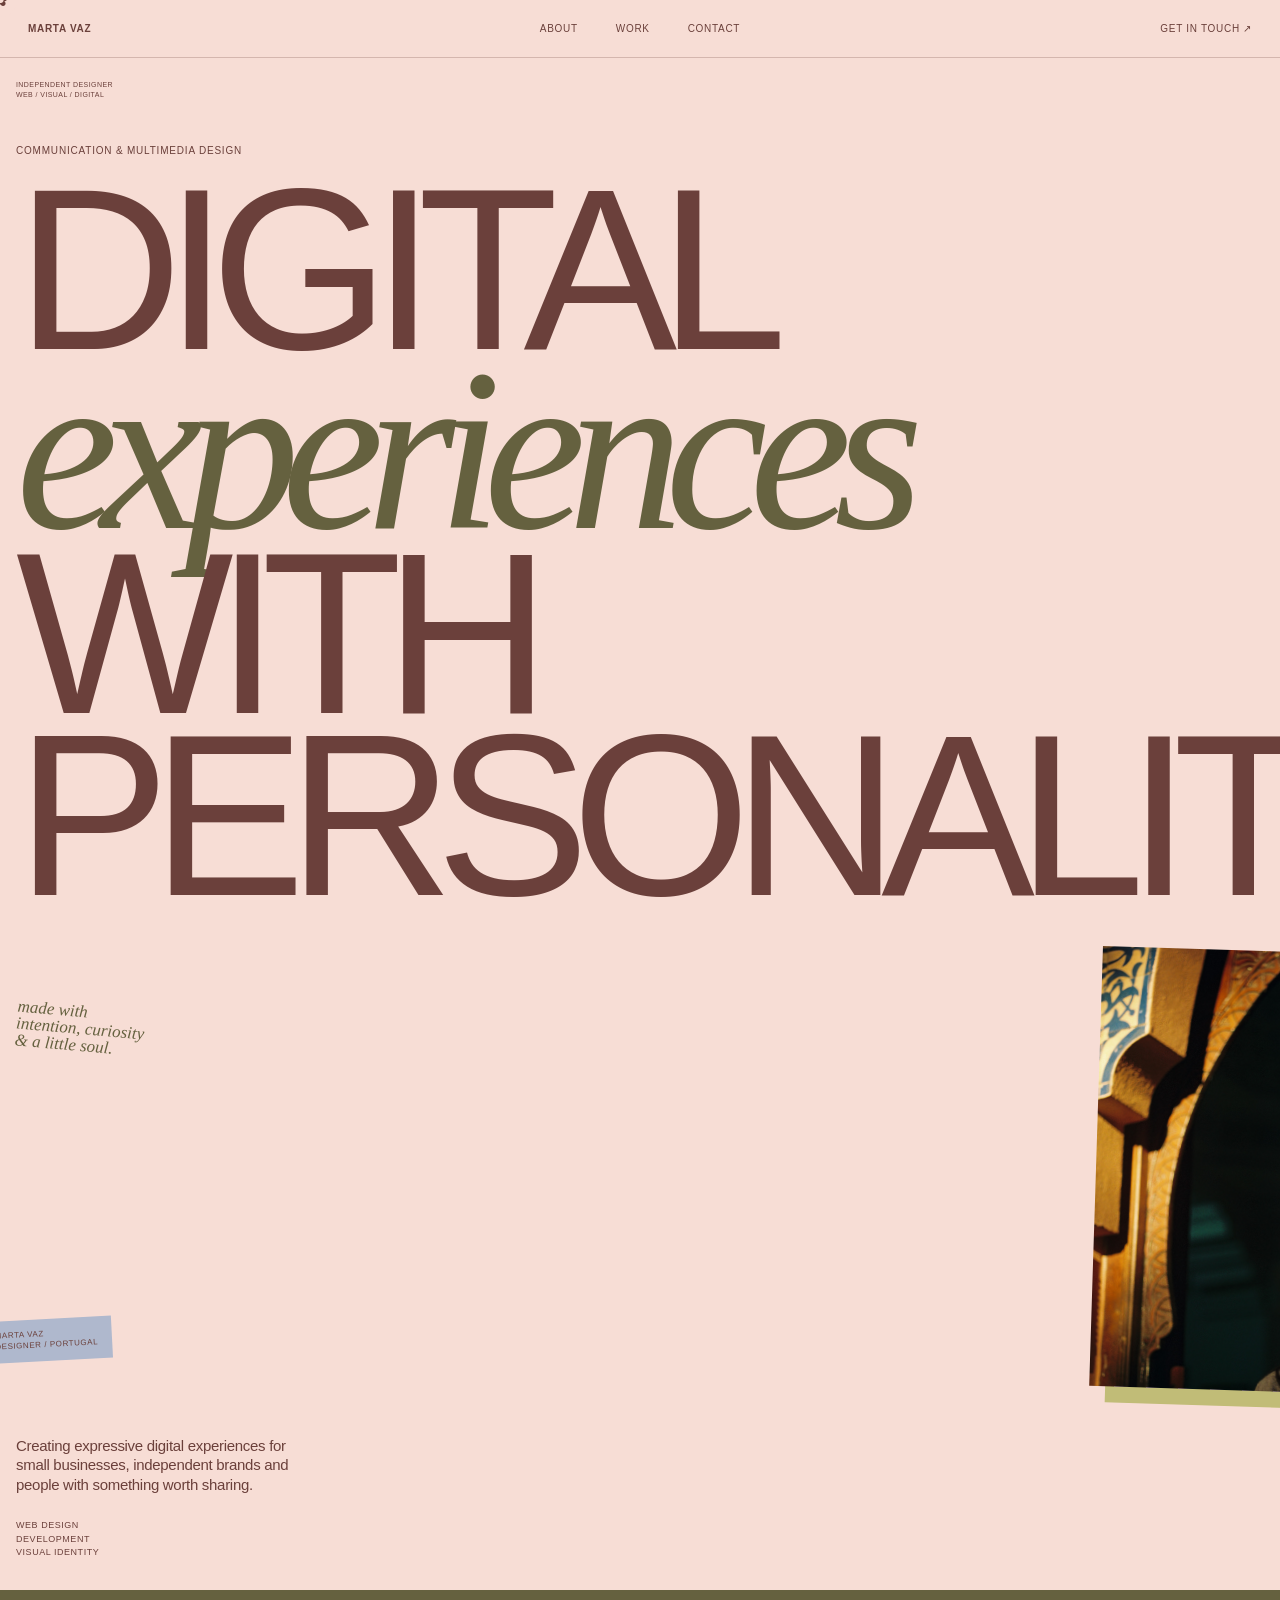
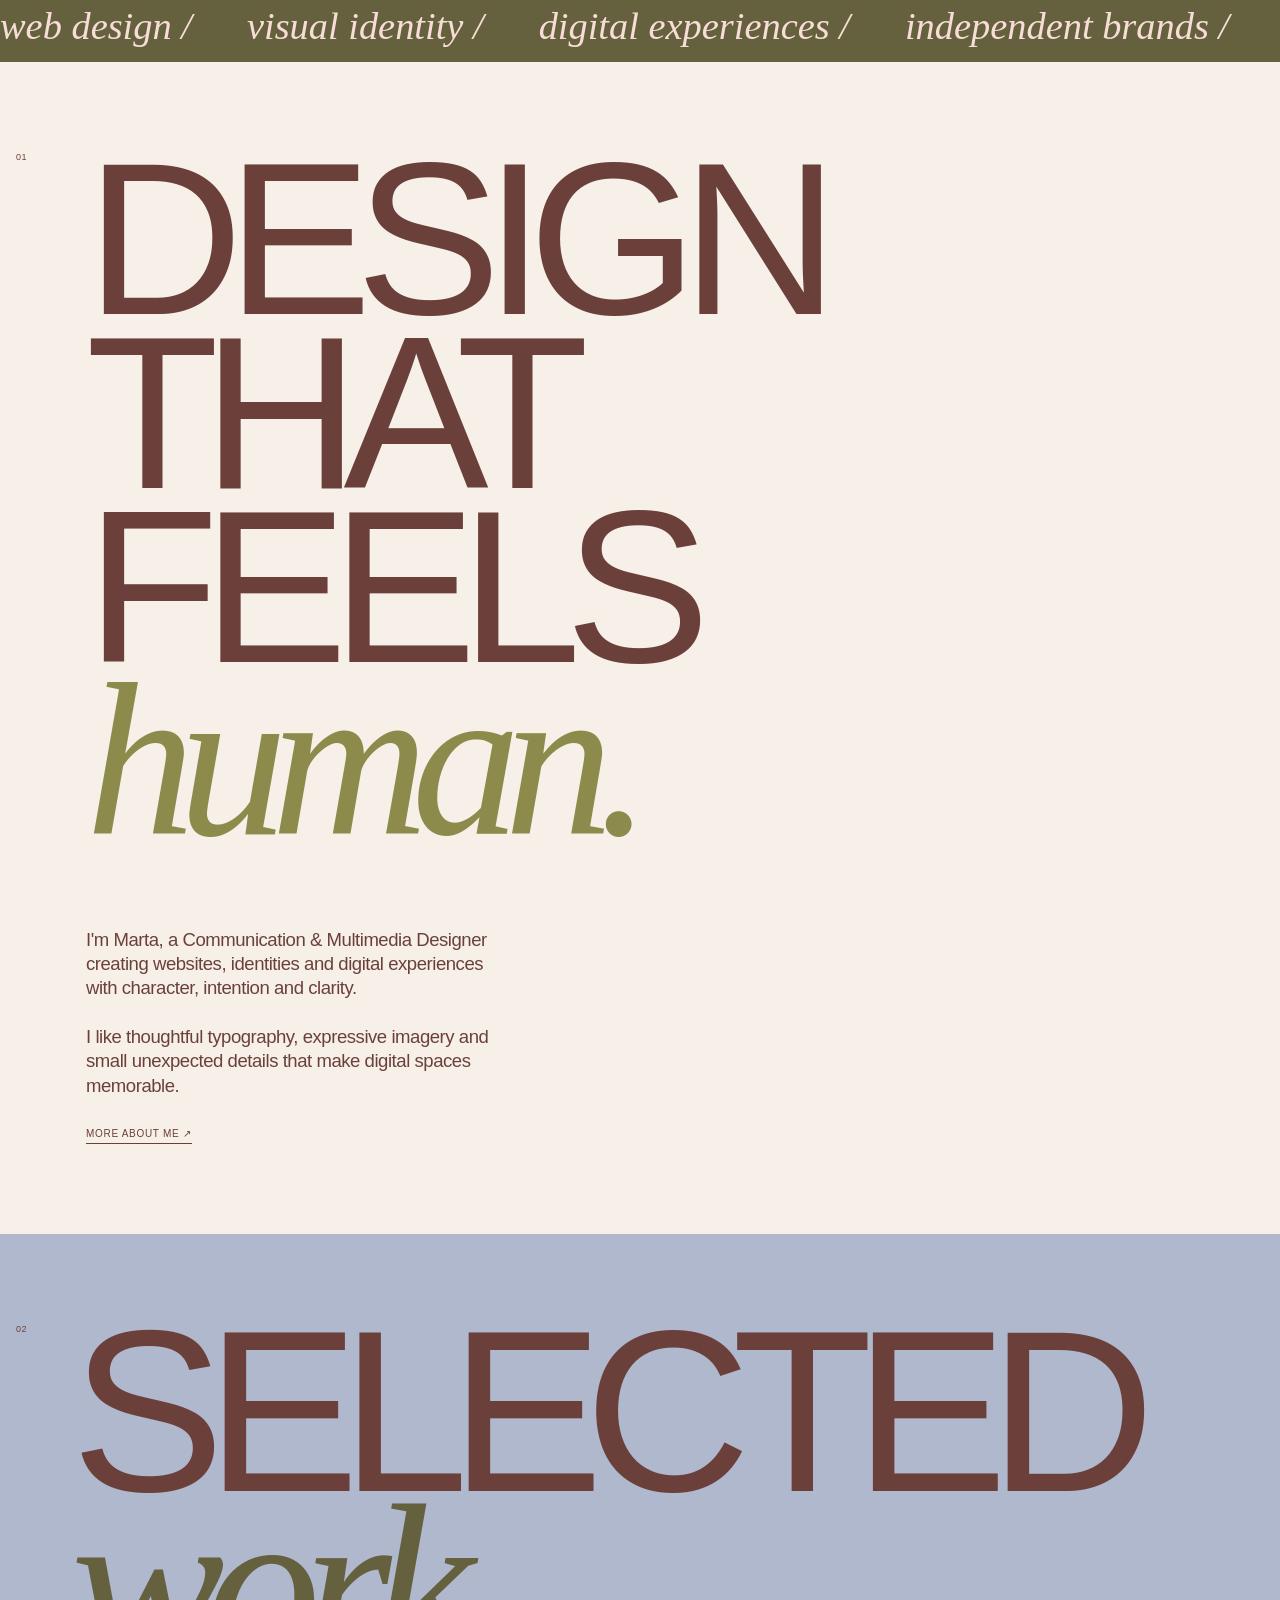
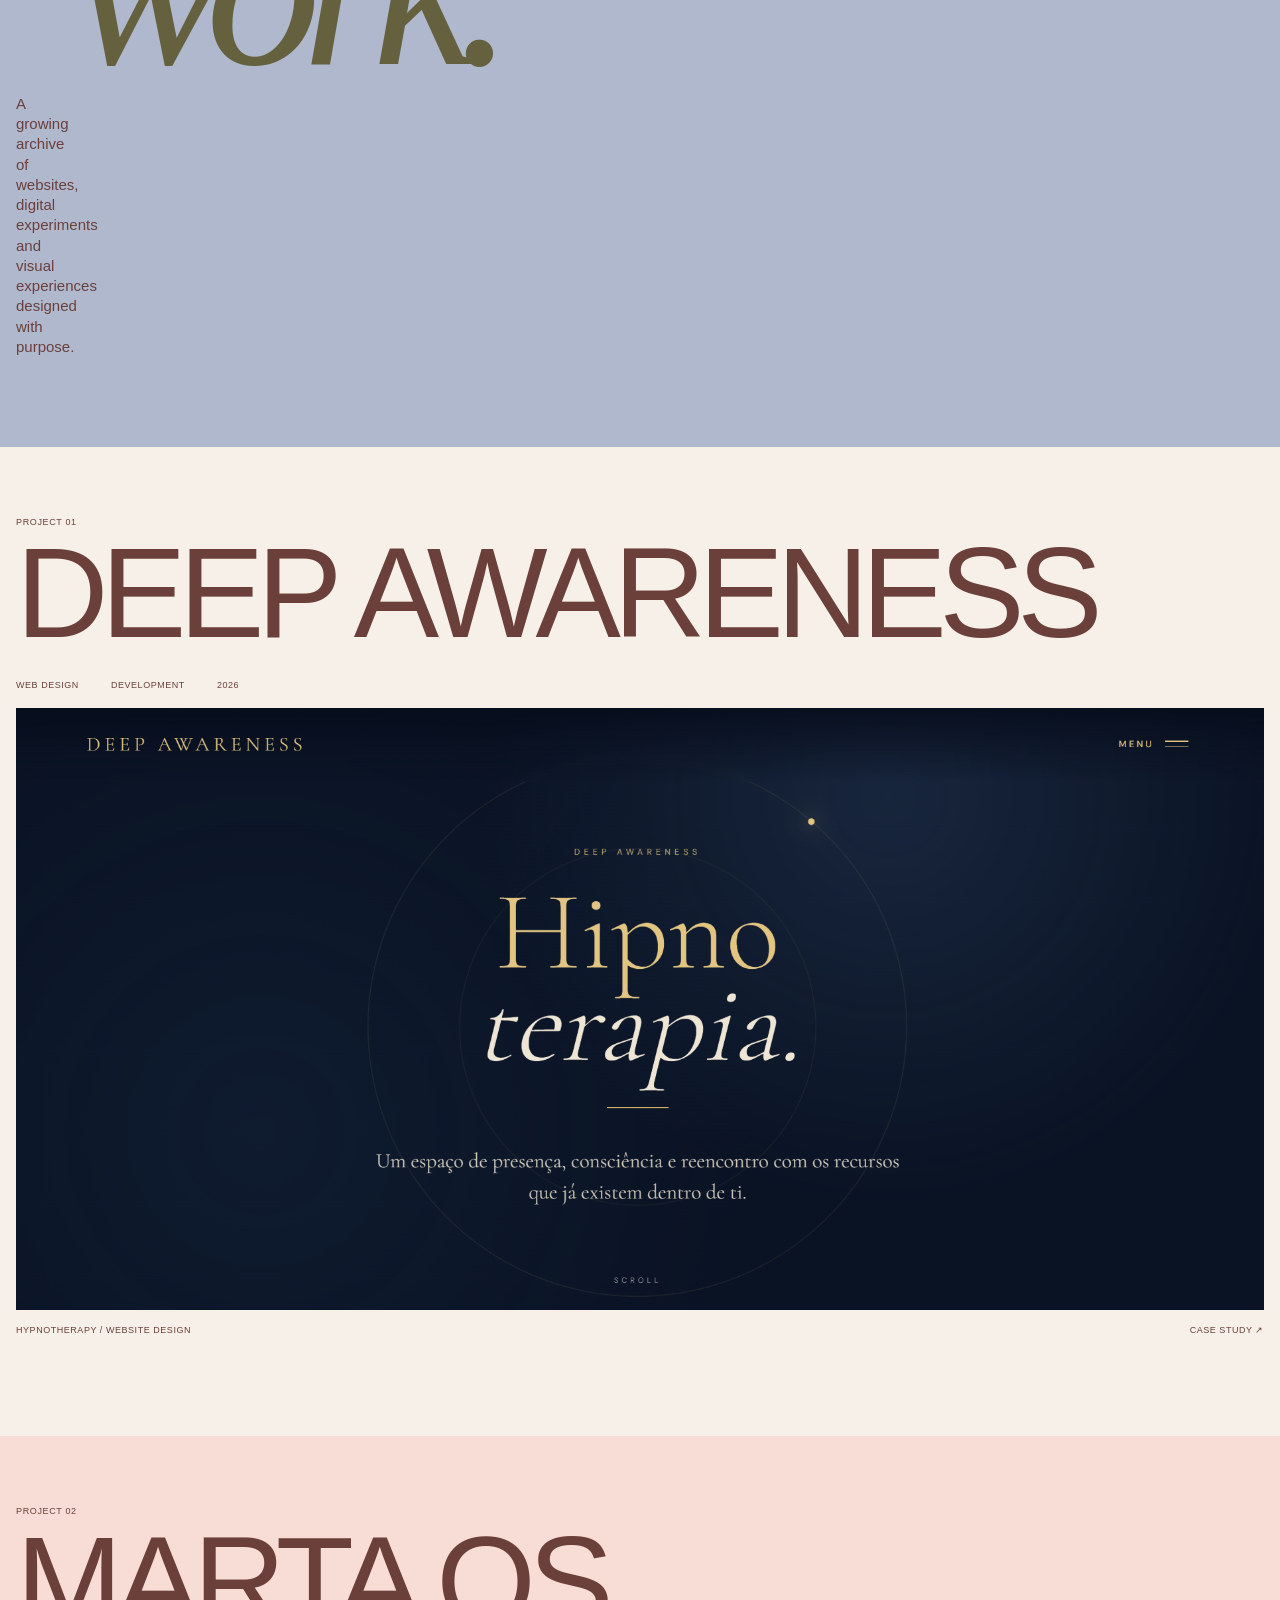
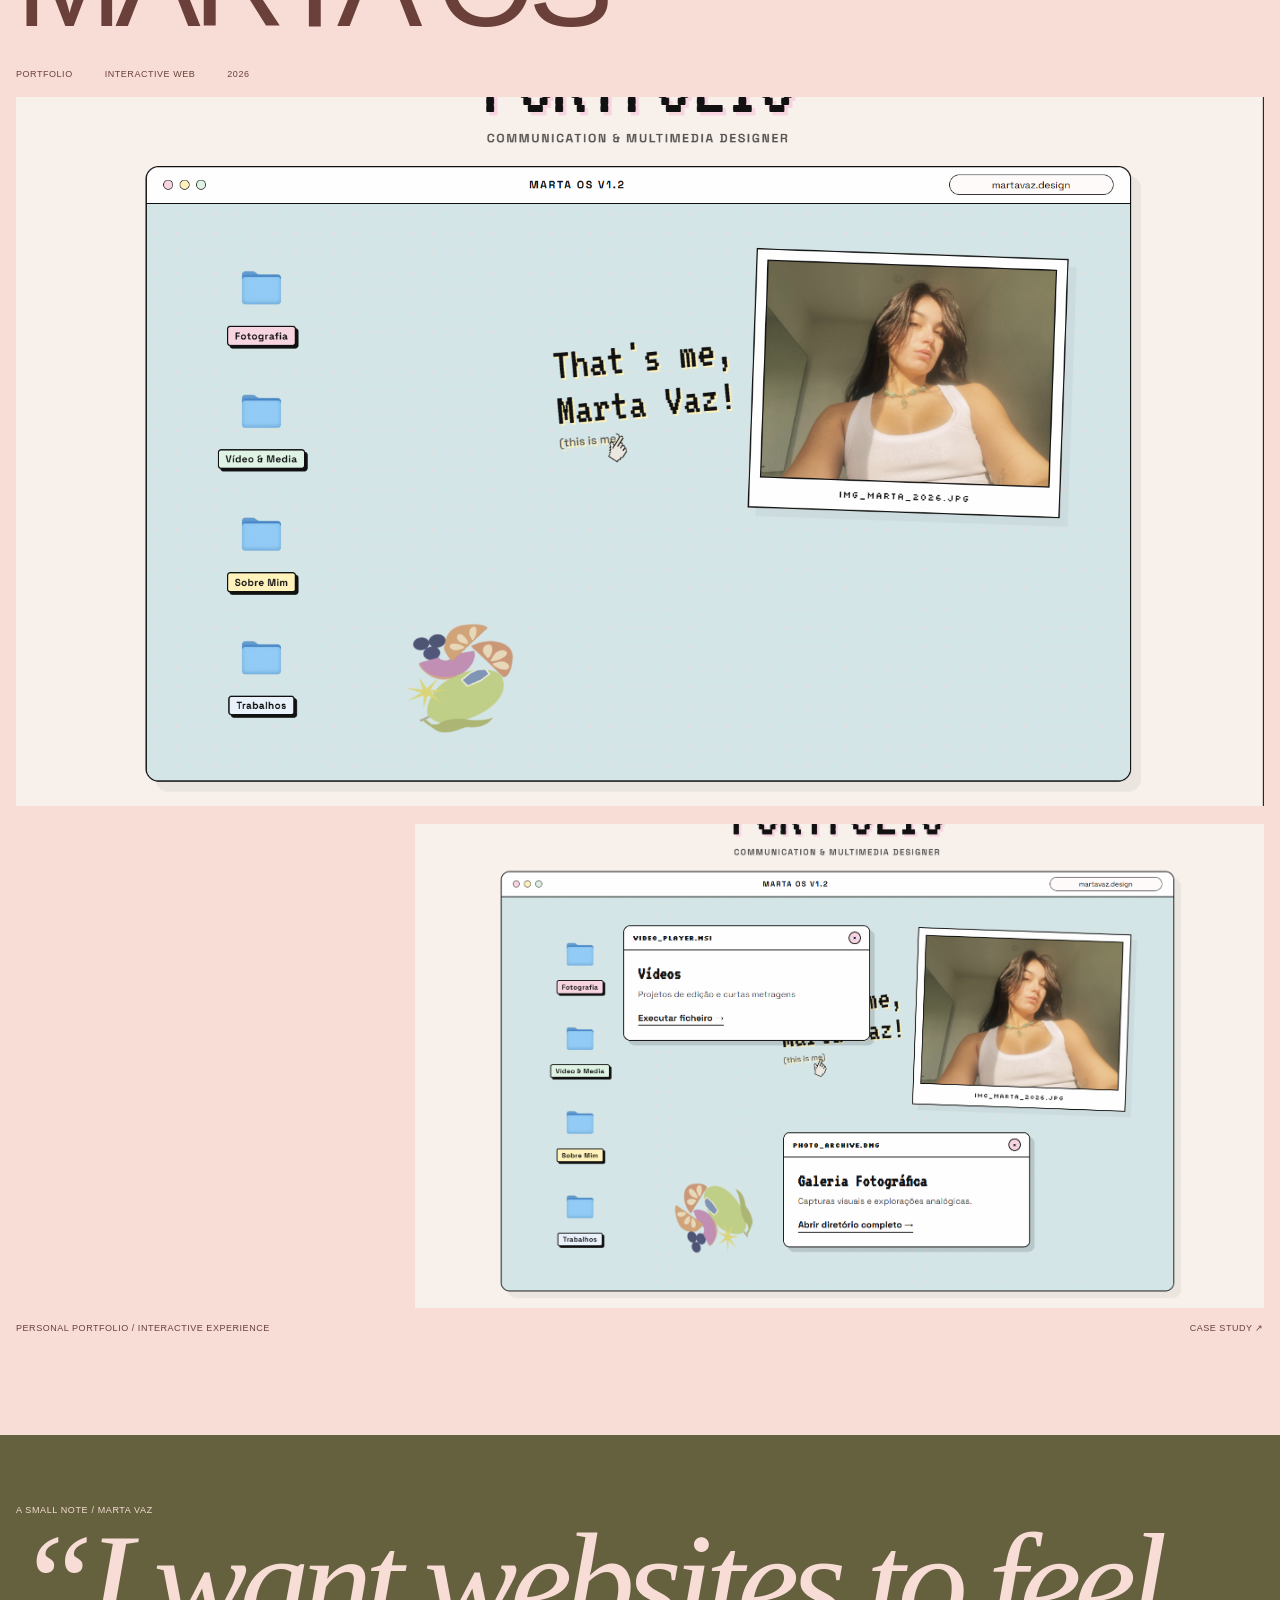
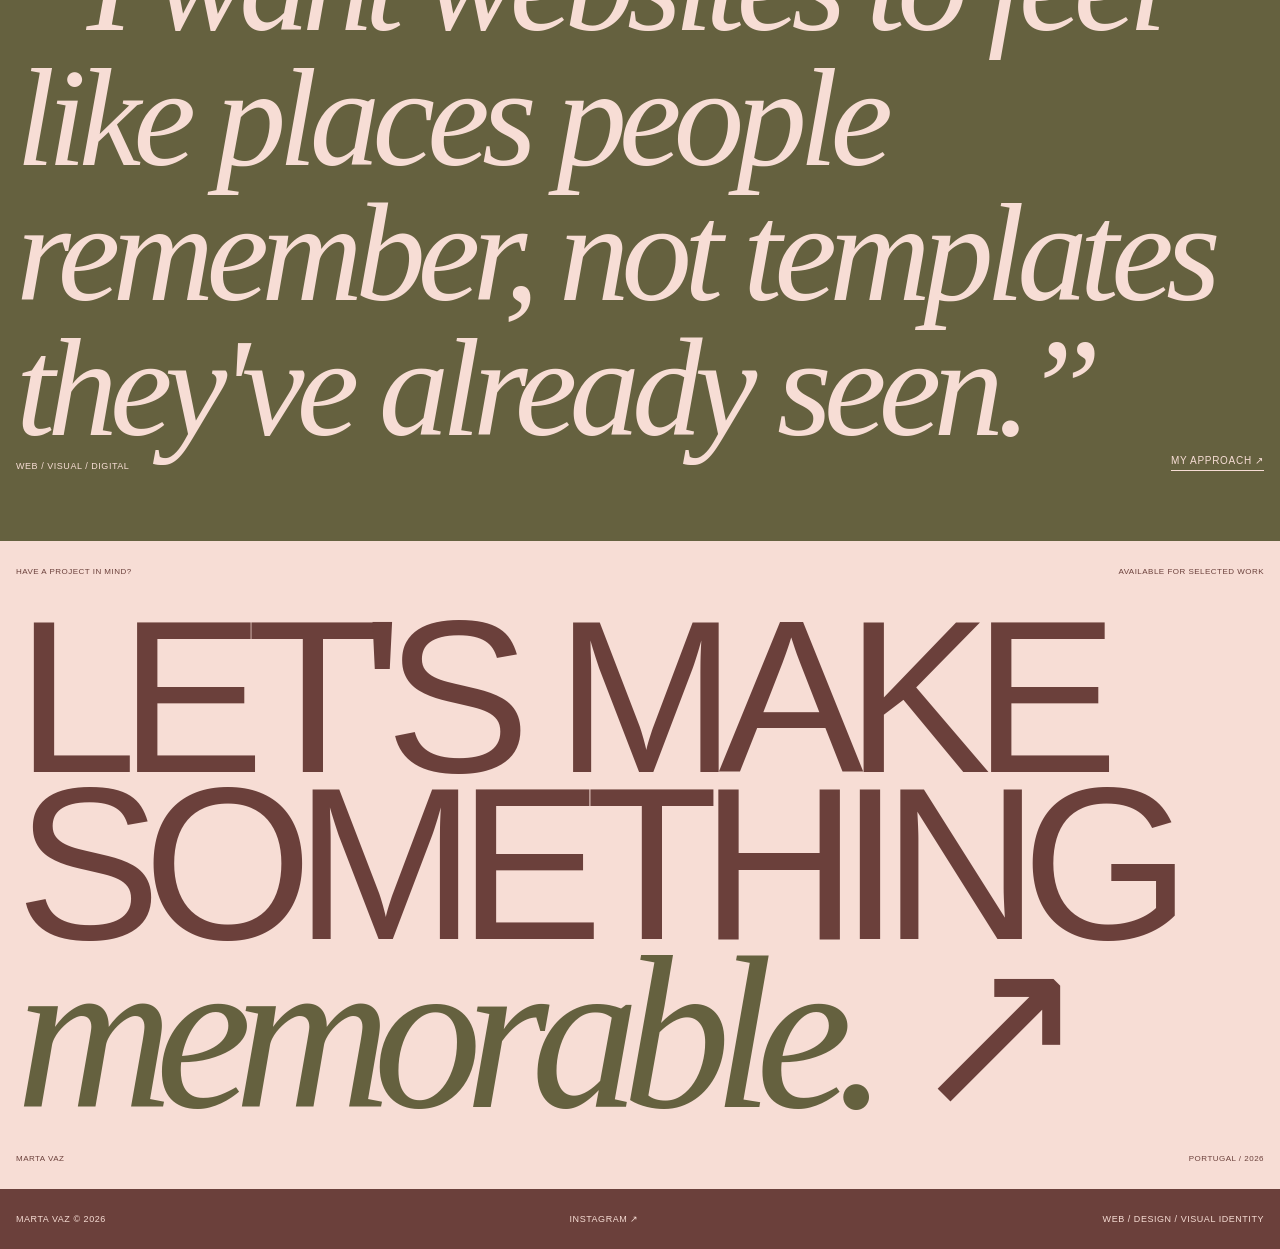
==== commit 804de925: "te" ====
--- a/index.html
+++ b/index.html
@@ -1400,34 +1400,671 @@
 
     }
 
-
-
-    /* =========================================================
-       MOBILE
-    ========================================================= */
-
-    @media (max-width: 700px) {
-
-
-      /* HEADER */
-
-      .header {
-
-        padding:
-          16px;
-
-        grid-template-columns:
-          1fr
-          1fr;
-
-      }
-
-
-      .nav {
-        display: none;
-      }
-
-
+/* =========================================================
+   MOBILE — STABLE VERSION
+========================================================= */
+
+@media (max-width: 700px) {
+
+  /* -----------------------------------------
+     GLOBAL
+  ----------------------------------------- */
+
+  body {
+    overflow-x: hidden;
+  }
+
+  img {
+    max-width: 100%;
+    height: auto;
+  }
+
+
+  /* -----------------------------------------
+     HEADER
+  ----------------------------------------- */
+
+  .header {
+    min-height: 54px;
+
+    padding: 16px;
+
+    display: grid;
+    grid-template-columns: 1fr auto;
+
+    align-items: center;
+  }
+
+  .logo {
+    font-size: 9px;
+  }
+
+  .nav {
+    display: none;
+  }
+
+  .top-contact {
+    justify-self: end;
+
+    font-size: 8px;
+
+    white-space: nowrap;
+  }
+
+
+  /* -----------------------------------------
+     HERO
+  ----------------------------------------- */
+
+  .hero {
+    min-height: auto;
+
+    padding:
+      22px
+      16px
+      40px;
+
+    display: block;
+  }
+
+
+  .hero-meta {
+    display: flex;
+
+    justify-content: space-between;
+
+    gap: 20px;
+
+    margin-bottom: 65px;
+
+    font-size: 7px;
+
+    line-height: 1.35;
+  }
+
+
+  .hero-meta-right {
+    text-align: right;
+  }
+
+
+  .hero-main {
+    width: 100%;
+
+    display: flex;
+
+    flex-direction: column;
+
+    gap: 55px;
+
+    margin: 0;
+  }
+
+
+  .hero-kicker {
+    margin-bottom: 18px;
+
+    font-size: 8px;
+
+    line-height: 1.3;
+  }
+
+
+  .hero-title {
+    width: 100%;
+
+    font-size: clamp(
+      56px,
+      18vw,
+      95px
+    );
+
+    line-height: 0.84;
+
+    letter-spacing: -0.07em;
+  }
+
+
+  .hero-title span {
+    display: block;
+  }
+
+
+  .hero-title .serif {
+    margin-left: 0;
+  }
+
+
+  /* FOTO */
+
+  .hero-photo-area {
+    width: 100%;
+
+    padding: 0;
+
+    display: flex;
+
+    justify-content: flex-end;
+
+    position: relative;
+  }
+
+
+  .hero-photo {
+    width: 67vw;
+
+    max-width: 310px;
+
+    aspect-ratio: 3 / 4;
+
+    margin-right: 7px;
+
+    transform: rotate(1deg);
+
+    box-shadow:
+      10px
+      10px
+      0
+      var(--leaf);
+  }
+
+
+  .hero-photo img {
+    width: 100%;
+    height: 100%;
+
+    object-fit: cover;
+  }
+
+
+  .hero-note {
+    position: absolute;
+
+    left: 0;
+    right: auto;
+
+    top: 15%;
+
+    width: 115px;
+
+    font-size: 15px;
+
+    line-height: 1.05;
+
+    transform: rotate(-4deg);
+  }
+
+
+  .hero-photo-label {
+    position: absolute;
+
+    left: 3px;
+
+    bottom: 25px;
+
+    padding:
+      8px
+      10px;
+
+    font-size: 7px;
+
+    transform: rotate(-2deg);
+  }
+
+
+  /* HERO BOTTOM */
+
+  .hero-bottom {
+    margin-top: 70px;
+
+    display: flex;
+
+    flex-direction: column;
+
+    align-items: flex-start;
+
+    gap: 24px;
+  }
+
+
+  .hero-description {
+    width: 100%;
+
+    max-width: 320px;
+
+    font-size: 15px;
+
+    line-height: 1.35;
+  }
+
+
+  .hero-services {
+    text-align: left;
+
+    font-size: 8px;
+
+    line-height: 1.5;
+  }
+
+
+  .hero-availability {
+    display: none;
+  }
+
+
+  /* -----------------------------------------
+     TICKER
+  ----------------------------------------- */
+
+  .ticker {
+    padding: 10px 0;
+  }
+
+
+  .ticker-track {
+    gap: 35px;
+  }
+
+
+  .ticker span {
+    font-size: 23px;
+  }
+
+
+  /* -----------------------------------------
+     ABOUT PREVIEW
+  ----------------------------------------- */
+
+  .about-home {
+    min-height: auto;
+
+    padding:
+      85px
+      16px;
+
+    display: block;
+  }
+
+
+  .about-home .section-number {
+    display: block;
+
+    margin-bottom: 35px;
+  }
+
+
+  .about-home-title {
+    width: 100%;
+
+    font-size: clamp(
+      58px,
+      16vw,
+      90px
+    );
+
+    line-height: 0.84;
+  }
+
+
+  .about-home-copy {
+    width: 100%;
+
+    max-width: 430px;
+
+    margin:
+      55px
+      0
+      0;
+  }
+
+
+  .about-home-copy p {
+    font-size: 17px;
+
+    line-height: 1.4;
+  }
+
+
+  /* -----------------------------------------
+     SELECTED WORK INTRO
+  ----------------------------------------- */
+
+  .work-intro {
+    min-height: auto;
+
+    padding:
+      85px
+      16px;
+
+    display: block;
+  }
+
+
+  .work-intro .section-number {
+    display: block;
+
+    margin-bottom: 35px;
+  }
+
+
+  .work-title {
+    width: 100%;
+
+    font-size: clamp(
+      62px,
+      18vw,
+      100px
+    );
+
+    line-height: 0.8;
+  }
+
+
+  .work-copy {
+    width: 100%;
+
+    max-width: 320px;
+
+    margin-top: 55px;
+
+    font-size: 15px;
+
+    line-height: 1.4;
+  }
+
+
+  /* -----------------------------------------
+     PROJECTS
+  ----------------------------------------- */
+
+  .project,
+  .project.alt {
+    padding:
+      70px
+      16px
+      90px;
+  }
+
+
+  .project-header {
+    display: block;
+
+    margin-bottom: 22px;
+  }
+
+
+  .project-number {
+    margin-bottom: 10px;
+  }
+
+
+  .project-title {
+    max-width: 100%;
+
+    font-size: clamp(
+      38px,
+      11vw,
+      60px
+    );
+
+    line-height: 0.95;
+
+    overflow-wrap: anywhere;
+  }
+
+
+  .project-meta {
+    display: none;
+  }
+
+
+  .project-image {
+    width: 100%;
+
+    overflow: hidden;
+  }
+
+
+  .project-image img {
+    width: 100%;
+
+    height: auto;
+
+    object-fit: cover;
+
+    transform: none;
+  }
+
+
+  /* NÃO PRECISAMOS DO TEXTO HOVER NO TOUCH */
+
+  .project-hover-label {
+    display: none;
+  }
+
+
+  /* MARTA OS */
+
+  .project-layout-editorial {
+    display: flex;
+
+    flex-direction: column;
+
+    gap: 20px;
+  }
+
+
+  .project-secondary-image {
+    width: 72%;
+
+    margin:
+      0
+      0
+      0
+      auto;
+
+    transform: none;
+  }
+
+
+  .project-secondary-image img {
+    width: 100%;
+    height: auto;
+  }
+
+
+  .project-bottom {
+    margin-top: 14px;
+
+    display: flex;
+
+    flex-direction: column;
+
+    align-items: flex-start;
+
+    gap: 8px;
+
+    font-size: 8px;
+
+    line-height: 1.35;
+  }
+
+
+  /* -----------------------------------------
+     STATEMENT
+  ----------------------------------------- */
+
+  .statement {
+    min-height: auto;
+
+    padding:
+      75px
+      16px;
+  }
+
+
+  .statement-label {
+    margin-bottom: 100px;
+  }
+
+
+  .statement-text {
+    width: 100%;
+
+    max-width: 100%;
+
+    font-size: clamp(
+      42px,
+      11vw,
+      66px
+    );
+
+    line-height: 1;
+  }
+
+
+  .statement-bottom {
+    margin-top: 90px;
+
+    display: flex;
+
+    flex-direction: column;
+
+    align-items: flex-start;
+
+    gap: 25px;
+  }
+
+
+  /* -----------------------------------------
+     CONTACT
+  ----------------------------------------- */
+
+  .contact-section {
+    min-height: auto;
+
+    padding:
+      28px
+      16px
+      35px;
+  }
+
+
+  .contact-meta {
+    display: flex;
+
+    justify-content: space-between;
+
+    gap: 20px;
+
+    font-size: 7px;
+
+    line-height: 1.3;
+  }
+
+
+  .contact-title {
+    display: block;
+
+    width: 100%;
+
+    margin:
+      130px
+      0;
+
+    font-size: clamp(
+      55px,
+      16vw,
+      90px
+    );
+
+    line-height: 0.84;
+
+    overflow-wrap: anywhere;
+  }
+
+
+  /* -----------------------------------------
+     FOOTER
+  ----------------------------------------- */
+
+  footer {
+    padding:
+      20px
+      16px;
+
+    display: flex;
+
+    flex-direction: column;
+
+    align-items: flex-start;
+
+    gap: 12px;
+
+    font-size: 8px;
+  }
+
+
+  /* -----------------------------------------
+     CURSOR
+  ----------------------------------------- */
+
+  .cursor {
+    display: none !important;
+  }
+
+}
+
+
+
+/* =========================================================
+   VERY SMALL MOBILE
+========================================================= */
+
+@media (max-width: 420px) {
+
+  .hero-title {
+    font-size: 17vw;
+  }
+
+
+  .hero-photo {
+    width: 70vw;
+  }
+
+
+  .hero-note {
+    width: 95px;
+
+    font-size: 13px;
+  }
+
+
+  .about-home-title {
+    font-size: 15.5vw;
+  }
+
+
+  .work-title {
+    font-size: 17vw;
+  }
+
+
+  .project-title {
+    font-size: 10.5vw;
+  }
+
+
+  .statement-text {
+    font-size: 10.5vw;
+  }
+
+
+  .contact-title {
+    font-size: 15.5vw;
+  }
+
+}
 
       /* HERO */
 
@@ -1719,7 +2356,6 @@
 
       }
 
-    }
 
 
 
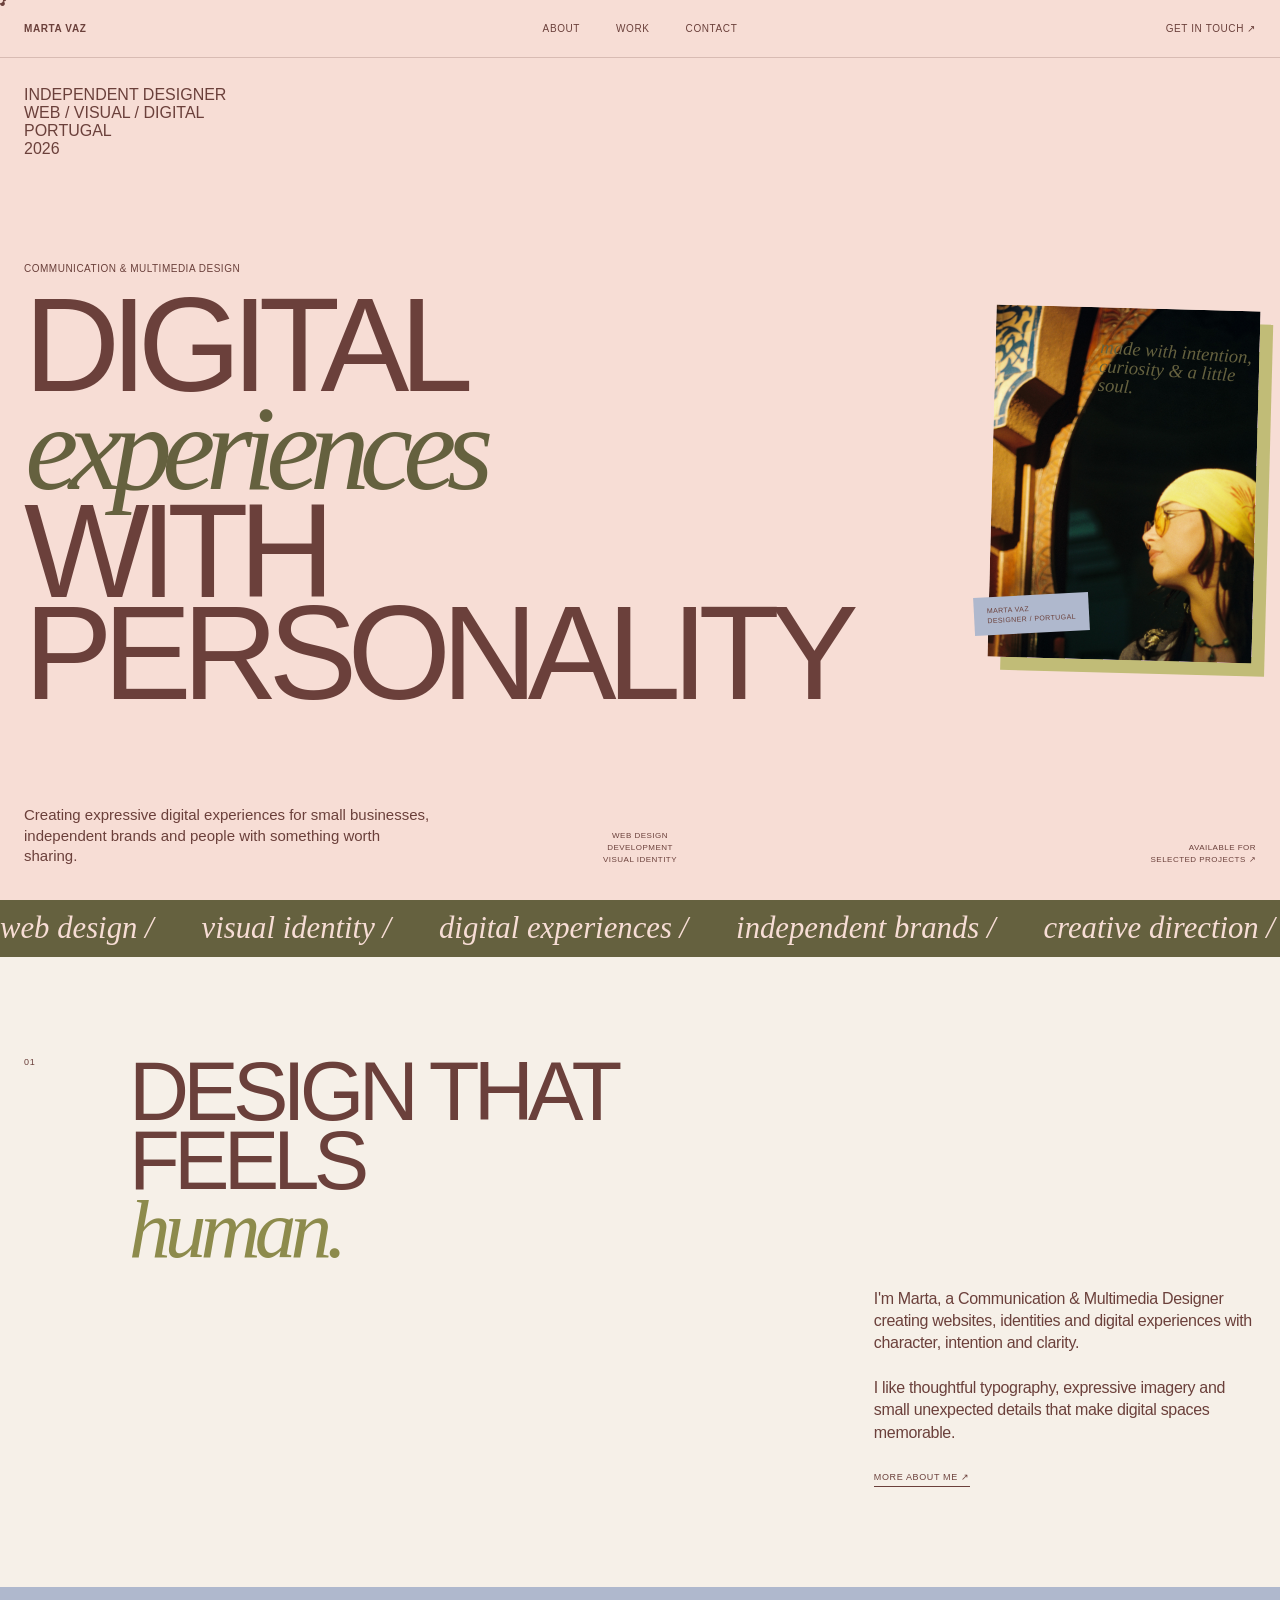
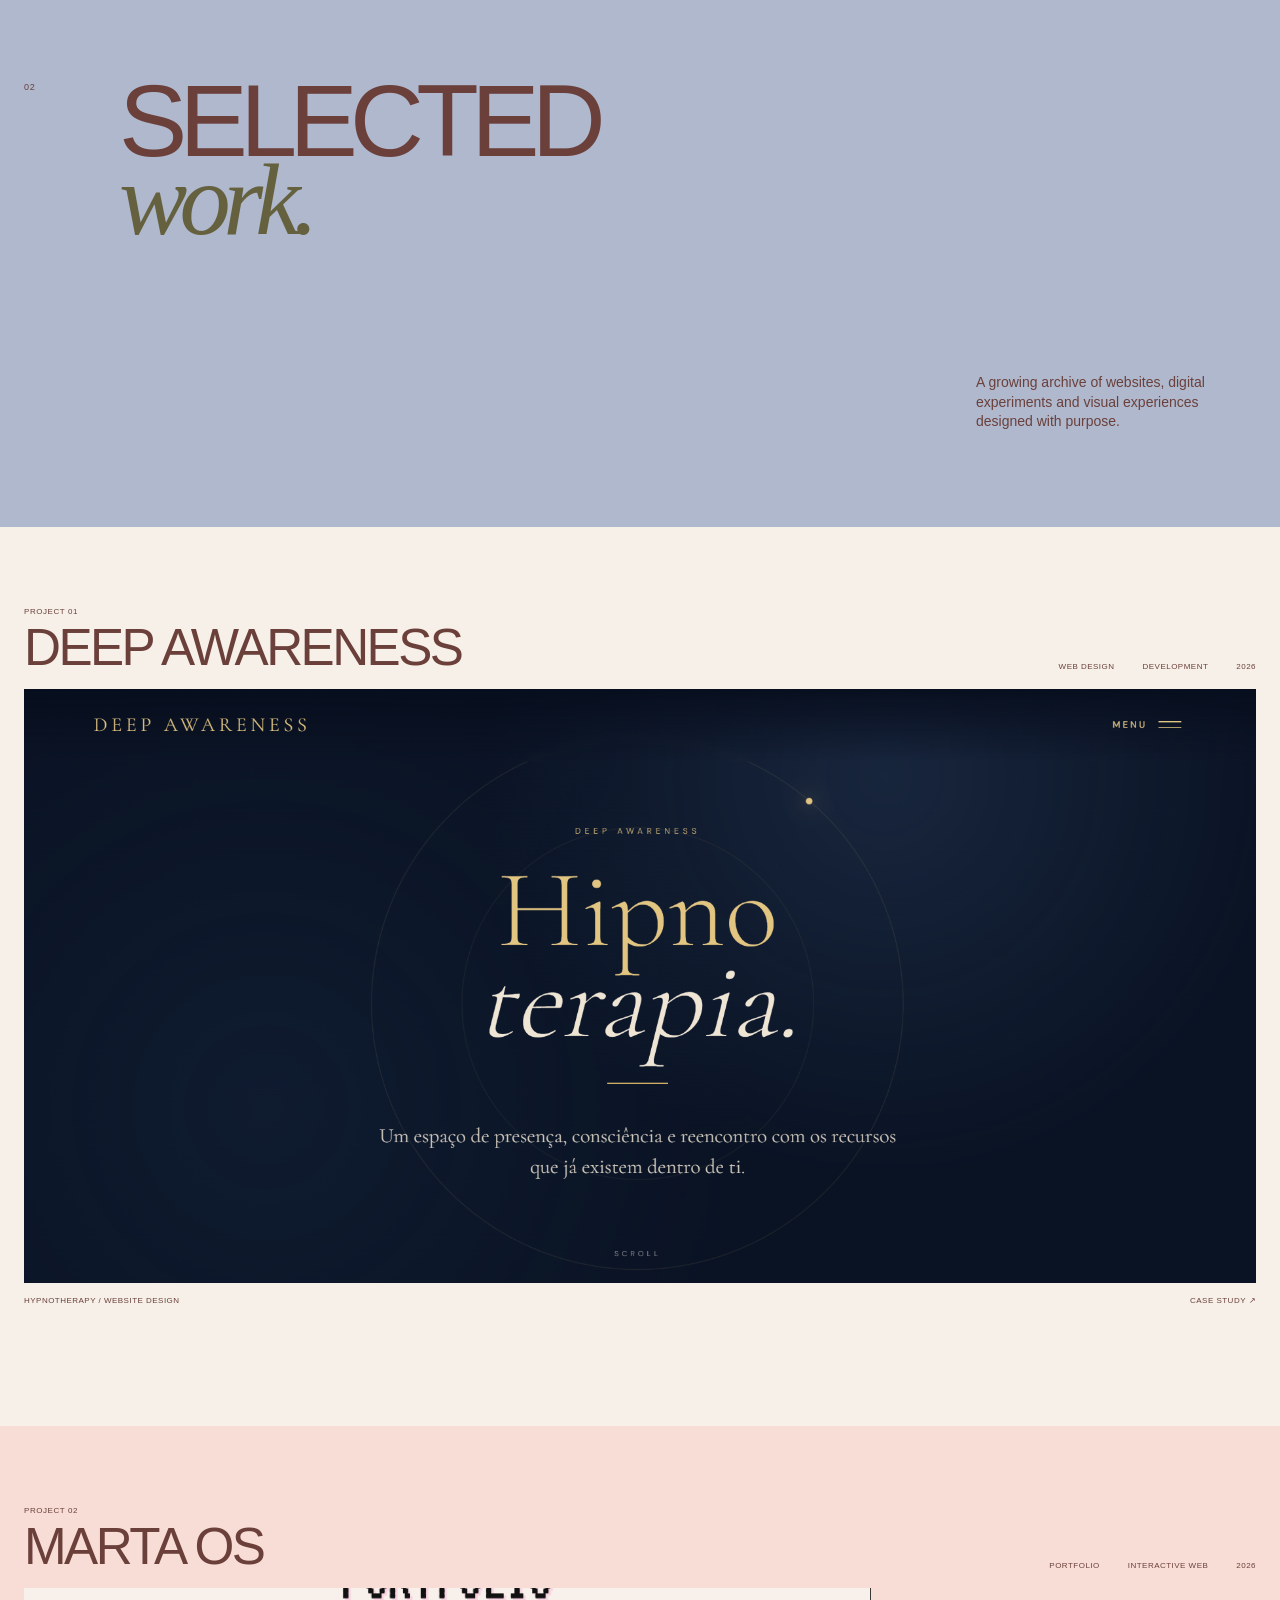
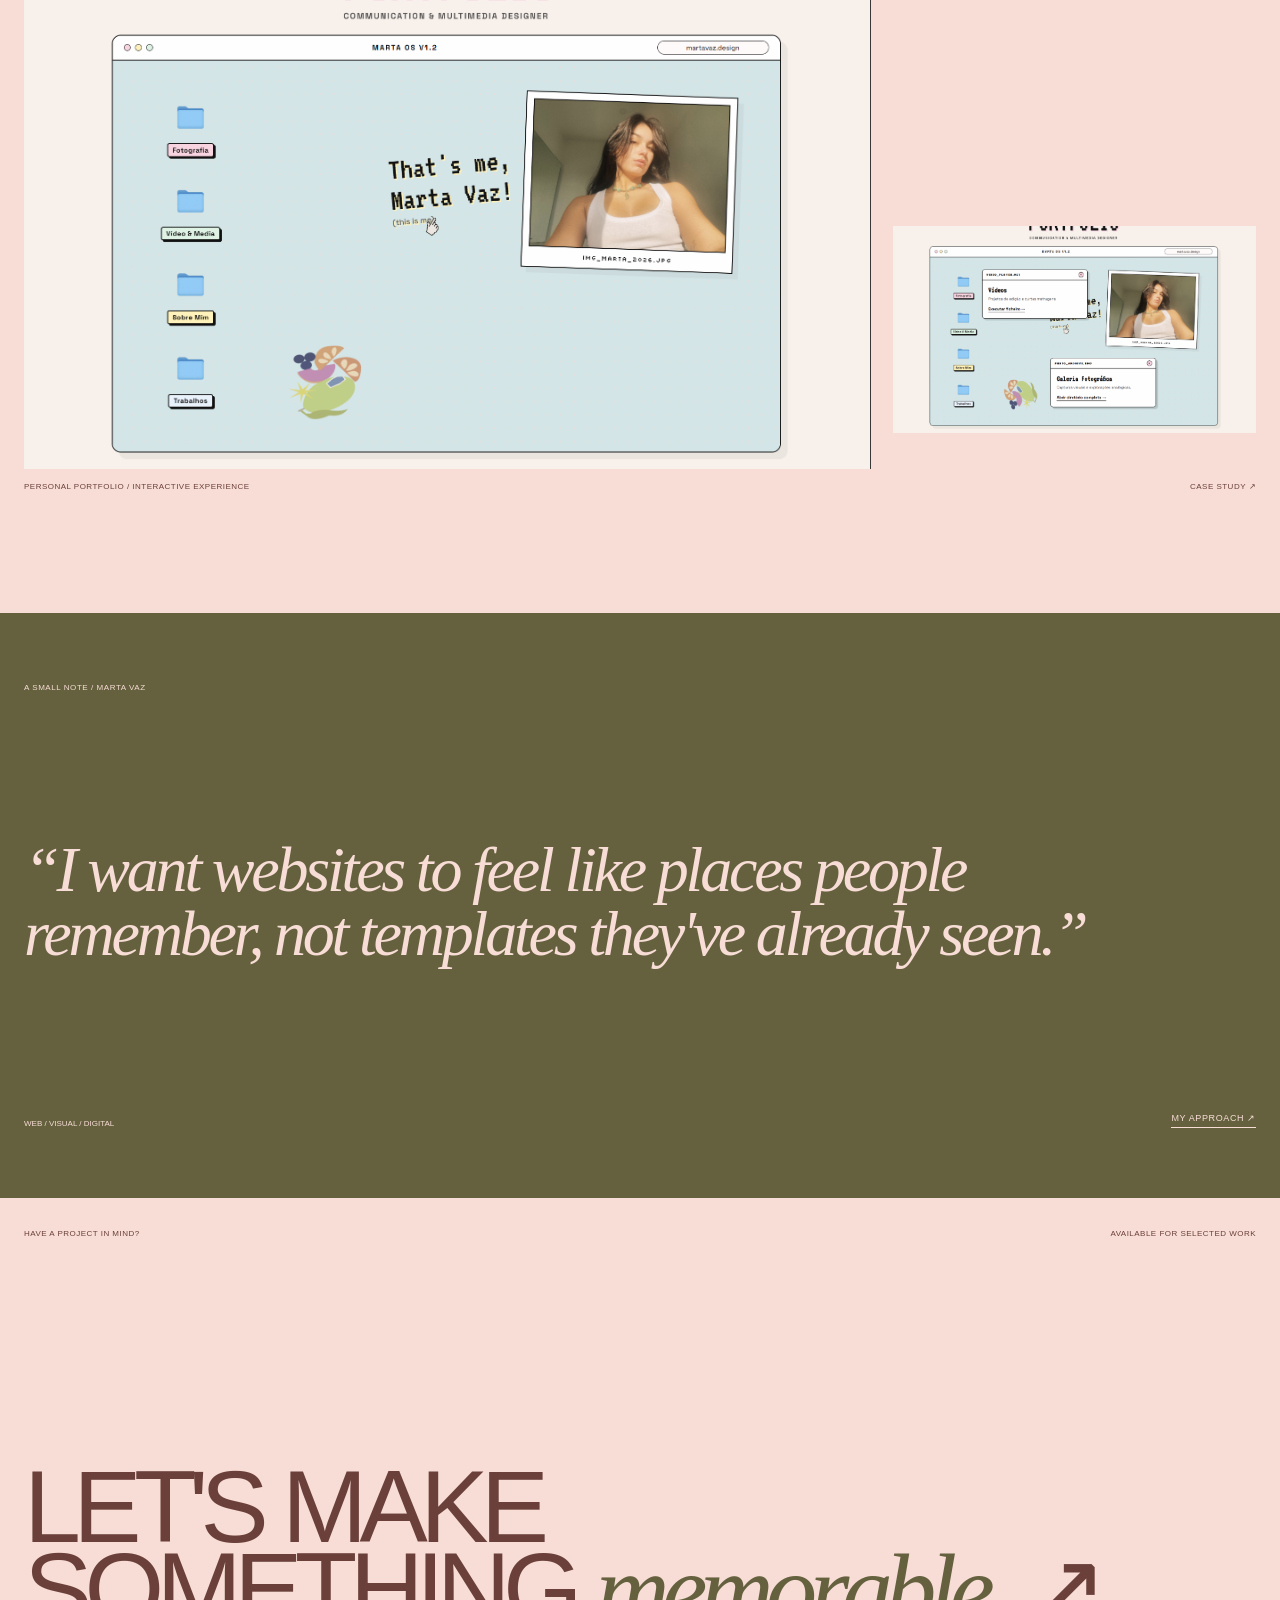
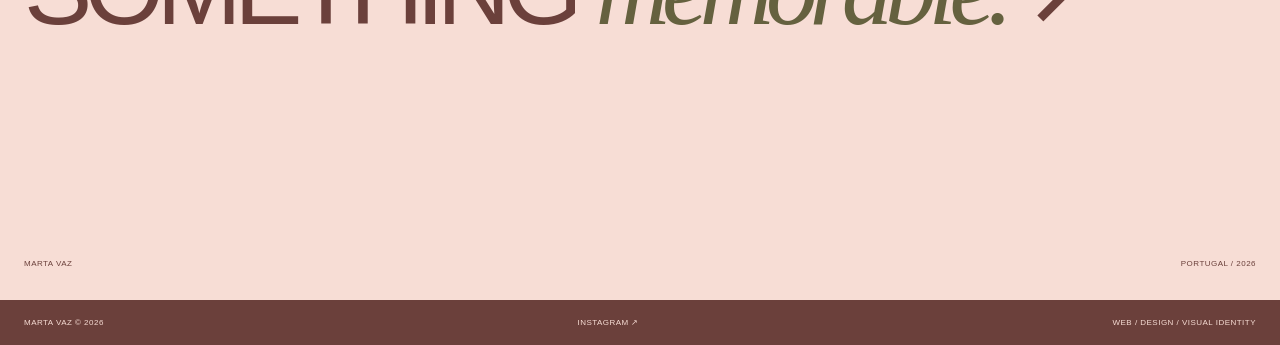
==== commit 17c6d29d: "ee" ====
--- a/index.html
+++ b/index.html
@@ -21,7 +21,7 @@
   <style>
 
     /* =========================================================
-       COLOUR SYSTEM
+       COLOURS
     ========================================================= */
 
     :root {
@@ -43,7 +43,6 @@
       --white: #FFFDF8;
 
     }
-
 
 
     /* =========================================================
@@ -80,6 +79,7 @@
     img {
       display: block;
       width: 100%;
+      max-width: 100%;
     }
 
 
@@ -89,18 +89,12 @@
     }
 
 
-    button {
-      font: inherit;
-    }
-
-
     ::selection {
       background: var(--cacao);
       color: var(--peony);
     }
 
 
-
     /* =========================================================
        CUSTOM CURSOR
     ========================================================= */
@@ -112,8 +106,8 @@
       left: 0;
       top: 0;
 
-      width: 34px;
-      height: 34px;
+      width: 32px;
+      height: 32px;
 
       border-radius: 50%;
 
@@ -124,14 +118,13 @@
       background: var(--peony);
       color: var(--cacao);
 
-      font-size: 18px;
-
       pointer-events: none;
 
       z-index: 9999;
 
-      transform:
-        translate(-50%, -50%);
+      transform: translate(-50%, -50%);
+
+      font-size: 17px;
 
       transition:
         width 0.25s ease,
@@ -145,8 +138,8 @@
 
     .cursor.project-mode {
 
-      width: 92px;
-      height: 92px;
+      width: 84px;
+      height: 84px;
 
       background: var(--cacao);
       color: var(--peony);
@@ -157,16 +150,16 @@
     }
 
 
+    .cursor-project-text {
+      display: none;
+    }
+
+
     .cursor.project-mode .cursor-flower {
       display: none;
     }
 
 
-    .cursor-project-text {
-      display: none;
-    }
-
-
     .cursor.project-mode .cursor-project-text {
       display: block;
     }
@@ -175,8 +168,7 @@
     @media (pointer: fine) {
 
       body,
-      a,
-      button {
+      a {
         cursor: none;
       }
 
@@ -190,7 +182,6 @@
       }
 
     }
-
 
 
     /* =========================================================
@@ -202,8 +193,8 @@
       min-height: 58px;
 
       padding:
-        18px
-        28px;
+        17px
+        24px;
 
       display: grid;
 
@@ -216,12 +207,12 @@
 
       border-bottom:
         1px solid
-        rgba(107, 64, 59, 0.25);
+        rgba(107, 64, 59, 0.22);
+
+      background: var(--peony);
 
       font-size: 10px;
-      letter-spacing: 0.07em;
-
-      background: var(--peony);
+      letter-spacing: 0.06em;
 
       position: relative;
       z-index: 100;
@@ -237,7 +228,7 @@
     .nav {
 
       display: flex;
-      gap: 38px;
+      gap: 36px;
 
     }
 
@@ -248,8 +239,7 @@
 
 
     .nav a,
-    .top-contact,
-    .logo {
+    .top-contact {
 
       position: relative;
 
@@ -271,640 +261,787 @@
 
       background: currentColor;
 
-      transition: width 0.3s ease;
+      transition:
+        width 0.3s ease;
 
     }
 
 
     .nav a:hover::after,
     .top-contact:hover::after {
-
       width: 100%;
-
-    }
-
-
+    }
+
+
+  /* =========================================================
+   HERO — REBALANCED DESKTOP
+========================================================= */
+
+.hero {
+
+  min-height: calc(100vh - 58px);
+
+  padding:
+    28px
+    24px
+    34px;
+
+  background: var(--peony);
+
+  display: flex;
+  flex-direction: column;
+
+  justify-content: space-between;
+
+  overflow: hidden;
+
+}
+
+
+.hero-main {
+
+  width: 100%;
+
+  max-width: none;
+
+  margin:
+    25px
+    0
+    20px;
+
+  display: grid;
+
+  grid-template-columns:
+    minmax(0, 1.45fr)
+    minmax(260px, 0.42fr);
+
+  gap: 55px;
+
+  align-items: center;
+
+}
+
+
+.hero-kicker {
+
+  margin-bottom: 20px;
+
+  font-size: 10px;
+
+  letter-spacing: 0.05em;
+
+}
+
+
+.hero-title {
+
+  width: 100%;
+
+  font-size:
+    clamp(
+      88px,
+      10.4vw,
+      175px
+    );
+
+  line-height: 0.77;
+
+  letter-spacing: -0.073em;
+
+  font-weight: 500;
+
+}
+
+
+.hero-title span {
+  display: block;
+}
+
+
+.hero-title .serif {
+
+  font-family:
+    Georgia,
+    "Times New Roman",
+    serif;
+
+  font-style: italic;
+  font-weight: 400;
+
+  color: var(--jungle);
+
+  font-size: 0.9em;
+
+  line-height: 0.86;
+
+  margin-left: 0.01em;
+
+}
+
+
+/* FOTO */
+
+.hero-photo-area {
+
+  position: relative;
+
+  display: flex;
+
+  align-items: center;
+  justify-content: center;
+
+}
+
+
+.hero-photo {
+
+  width:
+    min(
+      25vw,
+      355px
+    );
+
+  aspect-ratio:
+    3 / 4;
+
+  overflow: hidden;
+
+  transform:
+    rotate(1.5deg);
+
+  box-shadow:
+    13px
+    13px
+    0
+    var(--leaf);
+
+}
+
+
+.hero-photo img {
+
+  width: 100%;
+  height: 100%;
+
+  object-fit: cover;
+  object-position: center;
+
+}
+
+
+.hero-note {
+
+  position: absolute;
+
+  right: -18px;
+  top: 10%;
+
+  width: 175px;
+
+  font-family:
+    Georgia,
+    "Times New Roman",
+    serif;
+
+  font-size:
+    clamp(
+      16px,
+      1.45vw,
+      23px
+    );
+
+  font-style: italic;
+
+  line-height: 1.03;
+
+  color: var(--jungle);
+
+  transform:
+    rotate(4deg);
+
+}
+
+
+.hero-photo-label {
+
+  position: absolute;
+
+  left: -18px;
+  bottom: 28px;
+
+  padding:
+    9px
+    13px;
+
+  background: var(--sky);
+
+  font-size: 7px;
+
+  line-height: 1.4;
+
+  letter-spacing: 0.06em;
+
+  transform:
+    rotate(-3deg);
+
+}
+
+
+/* HERO BOTTOM */
+
+.hero-bottom {
+
+  display: grid;
+
+  grid-template-columns:
+    1fr
+    auto
+    1fr;
+
+  gap: 30px;
+
+  align-items: end;
+
+}
+
+
+.hero-description {
+
+  max-width: 410px;
+
+  font-size: 15px;
+
+  line-height: 1.35;
+
+}
+
+
+.hero-services,
+.hero-availability {
+
+  font-size: 8px;
+
+  line-height: 1.5;
+
+  letter-spacing: 0.06em;
+
+}
+
+
+.hero-services {
+  text-align: center;
+}
+
+
+.hero-availability {
+  text-align: right;
+}
 
     /* =========================================================
-       HERO
+       TICKER
     ========================================================= */
 
-    .hero {
-
-      min-height:
-        calc(100vh - 58px);
+    .ticker {
+
+      overflow: hidden;
 
       padding:
-        28px
-        28px
-        34px;
-
-      background: var(--peony);
-
-      display: grid;
-
-      grid-template-rows:
-        auto
-        1fr
-        auto;
-
-      gap: 30px;
-
-    }
-
-
-    .hero-meta {
+        11px
+        0;
+
+      background: var(--jungle);
+      color: var(--peony);
+
+      white-space: nowrap;
+
+    }
+
+
+    .ticker-track {
+
+      width: max-content;
 
       display: flex;
 
-      justify-content: space-between;
-
-      font-size: 9px;
-
-      line-height: 1.4;
-
-      letter-spacing: 0.06em;
-
-    }
-
-
-    .hero-meta-right {
-      text-align: right;
-    }
-
-
-    .hero-main {
-
-      width: 100%;
-
-      max-width: 1650px;
-
-      margin: 0 auto;
-
-      display: grid;
-
-      grid-template-columns:
-        minmax(0, 1.25fr)
-        minmax(280px, 0.55fr);
-
-      gap: 70px;
-
-      align-items: center;
-
-    }
-
-
-    .hero-kicker {
-
-      margin-bottom: 22px;
-
-      font-size: 10px;
-
-      letter-spacing: 0.08em;
-
-    }
-
-
-    .hero-title {
-
-      font-size:
-        clamp(
-          72px,
-          10vw,
-          166px
-        );
-
-      line-height: 0.79;
-
-      letter-spacing: -0.078em;
-
-      font-weight: 500;
-
-    }
-
-
-    .hero-title span {
-      display: block;
-    }
-
-
-    .hero-title .serif {
+      gap: 48px;
+
+      animation:
+        tickerMove
+        30s
+        linear
+        infinite;
+
+    }
+
+
+    .ticker span {
 
       font-family:
         Georgia,
         "Times New Roman",
         serif;
 
-      font-weight: 400;
       font-style: italic;
 
-      color: var(--jungle);
-
-      margin-left: 0.1em;
-
-    }
-
-
-
-    /* HERO PHOTO */
-
-    .hero-photo-area {
-
-      position: relative;
-
-      display: flex;
-
-      justify-content: center;
-
-      align-items: center;
-
-    }
-
-
-    .hero-photo {
-
-      width:
-        min(
-          29vw,
-          390px
+      font-size:
+        clamp(
+          22px,
+          2.4vw,
+          38px
         );
 
-      aspect-ratio:
-        3 / 4;
-
-      overflow: hidden;
-
-      transform:
-        rotate(1.8deg);
-
-      box-shadow:
-        16px
-        16px
-        0
-        var(--leaf);
-
-    }
-
-
-    .hero-photo img {
-
-      width: 100%;
-      height: 100%;
-
-      object-fit: cover;
-
-      object-position: center;
-
-      transition:
-        transform
-        0.8s
-        cubic-bezier(.2,.8,.2,1);
-
-    }
-
-
-    .hero-photo:hover img {
-      transform: scale(1.035);
-    }
-
-
-    .hero-note {
-
-      position: absolute;
-
-      right: -12px;
-      top: 10%;
-
-      width: 180px;
+    }
+
+
+    @keyframes tickerMove {
+
+      from {
+        transform: translateX(0);
+      }
+
+      to {
+        transform: translateX(-50%);
+      }
+
+    }
+
+
+    /* =========================================================
+       ABOUT PREVIEW
+    ========================================================= */
+
+    .about-home {
+
+      min-height: 70vh;
+
+      padding:
+        100px
+        24px;
+
+      display: grid;
+
+      grid-template-columns:
+        70px
+        1.3fr
+        0.7fr;
+
+      gap: 35px;
+
+      background: var(--cream);
+
+    }
+
+
+    .section-number {
+
+      font-size: 9px;
+
+      letter-spacing: 0.07em;
+
+    }
+
+
+    .about-home-title {
+
+      font-size:
+        clamp(
+          58px,
+          6.5vw,
+          105px
+        );
+
+      line-height: 0.83;
+
+      letter-spacing: -0.07em;
+
+      font-weight: 500;
+
+    }
+
+
+    .about-home-title em {
+
+      display: block;
 
       font-family:
         Georgia,
         "Times New Roman",
         serif;
 
+      color: var(--grass);
+
+      font-weight: 400;
+
+    }
+
+
+    .about-home-copy {
+
+      align-self: end;
+
+      max-width: 430px;
+
+    }
+
+
+    .about-home-copy p {
+
+      margin-bottom: 22px;
+
       font-size:
         clamp(
-          17px,
-          1.7vw,
-          25px
+          16px,
+          1.25vw,
+          20px
         );
 
-      font-style: italic;
-
-      line-height: 1;
-
-      color: var(--jungle);
-
-      transform:
-        rotate(5deg);
-
-    }
-
-
-    .hero-photo-label {
-
-      position: absolute;
-
-      bottom: 30px;
-      left: -15px;
+      line-height: 1.4;
+
+      letter-spacing: -0.02em;
+
+    }
+
+
+    .text-link {
+
+      display: inline-block;
+
+      padding-bottom: 4px;
+
+      border-bottom:
+        1px solid
+        currentColor;
+
+      font-size: 9px;
+      letter-spacing: 0.07em;
+
+    }
+
+
+    /* =========================================================
+       WORK INTRO
+    ========================================================= */
+
+    .work-intro {
+
+      min-height: 60vh;
 
       padding:
-        10px
-        14px;
+        95px
+        24px;
 
       background: var(--sky);
 
-      font-size: 8px;
-
-      line-height: 1.35;
-
-      letter-spacing: 0.07em;
-
-      transform:
-        rotate(-3deg);
-
-    }
-
-
-
-    /* HERO BOTTOM */
-
-    .hero-bottom {
-
       display: grid;
 
       grid-template-columns:
+        70px
         1fr
-        auto
-        1fr;
-
-      gap: 40px;
-
-      align-items: end;
-
-    }
-
-
-    .hero-description {
-
-      max-width: 420px;
-
-      font-size: 16px;
-
-      line-height: 1.3;
-
-      letter-spacing: -0.02em;
-
-    }
-
-
-    .hero-services {
-
-      text-align: center;
-
-      font-size: 9px;
-
-      line-height: 1.5;
-
-      letter-spacing: 0.06em;
-
-    }
-
-
-    .hero-availability {
-
-      text-align: right;
-
-      font-size: 9px;
-
-      line-height: 1.5;
-
-      letter-spacing: 0.06em;
-
-    }
-
-
-
-    /* =========================================================
-       TICKER
-    ========================================================= */
-
-    .ticker {
-
-      overflow: hidden;
-
-      padding: 14px 0;
-
-      background: var(--jungle);
-      color: var(--peony);
-
-      white-space: nowrap;
-
-    }
-
-
-    .ticker-track {
-
-      display: flex;
-
-      width: max-content;
-
-      gap: 55px;
-
-      animation:
-        tickerMove
-        28s
-        linear
-        infinite;
-
-    }
-
-
-    .ticker span {
+        280px;
+
+      gap: 25px;
+
+    }
+
+
+    .work-title {
+
+      font-size:
+        clamp(
+          64px,
+          8vw,
+          125px
+        );
+
+      line-height: 0.77;
+
+      letter-spacing: -0.075em;
+
+      font-weight: 500;
+
+    }
+
+
+    .work-title em {
+
+      display: block;
 
       font-family:
         Georgia,
         "Times New Roman",
         serif;
 
+      color: var(--jungle);
+
+      font-weight: 400;
+
+    }
+
+
+    .work-copy {
+
+      align-self: end;
+
+      max-width: 240px;
+
+      font-size: 14px;
+
+      line-height: 1.4;
+
+    }
+
+
+    /* =========================================================
+       PROJECTS
+    ========================================================= */
+
+    .project {
+
+      padding:
+        80px
+        24px
+        120px;
+
+      background: var(--cream);
+
+    }
+
+
+    .project.alt {
+      background: var(--peony);
+    }
+
+
+    .project-header {
+
+      display: grid;
+
+      grid-template-columns:
+        1fr
+        auto;
+
+      gap: 30px;
+
+      align-items: end;
+
+      margin-bottom: 18px;
+
+    }
+
+
+    .project-number {
+
+      display: block;
+
+      margin-bottom: 8px;
+
+      font-size: 8px;
+
+      letter-spacing: 0.07em;
+
+    }
+
+
+    .project-title {
+
       font-size:
         clamp(
-          26px,
-          3vw,
-          47px
+          36px,
+          4vw,
+          62px
         );
 
-      font-style: italic;
-
-    }
-
-
-    @keyframes tickerMove {
-
-      from {
-        transform: translateX(0);
-      }
-
-      to {
-        transform: translateX(-50%);
-      }
-
-    }
-
+      line-height: 0.92;
+
+      letter-spacing: -0.05em;
+
+      font-weight: 500;
+
+    }
+
+
+    .project-meta {
+
+      display: flex;
+
+      gap: 28px;
+
+      font-size: 8px;
+
+      letter-spacing: 0.06em;
+
+    }
+
+
+    .project-image {
+
+      width: 100%;
+
+      position: relative;
+
+      overflow: hidden;
+
+      background: var(--black);
+
+    }
+
+
+    .project-image img {
+
+      width: 100%;
+      height: auto;
+
+      transition:
+        transform
+        0.7s
+        ease,
+        filter
+        0.4s
+        ease;
+
+    }
+
+
+    .project-image:hover img {
+
+      transform: scale(1.02);
+
+      filter: brightness(0.85);
+
+    }
+
+
+    .project-hover-label {
+
+      position: absolute;
+
+      left: 50%;
+      top: 50%;
+
+      transform:
+        translate(-50%, -50%);
+
+      color: var(--white);
+
+      font-size: 9px;
+      letter-spacing: 0.08em;
+
+      opacity: 0;
+
+      transition:
+        opacity
+        0.3s
+        ease;
+
+    }
+
+
+    .project-image:hover
+    .project-hover-label {
+      opacity: 1;
+    }
+
+
+    .project-layout-editorial {
+
+      display: grid;
+
+      grid-template-columns:
+        1.4fr
+        0.6fr;
+
+      gap: 22px;
+
+      align-items: end;
+
+    }
+
+
+    .project-secondary-image {
+
+      width: 100%;
+
+      margin-bottom: 10%;
+
+      overflow: hidden;
+
+    }
+
+
+    .project-secondary-image img {
+
+      transition:
+        transform
+        0.6s
+        ease;
+
+    }
+
+
+    .project-secondary-image:hover img {
+      transform: scale(1.02);
+    }
+
+
+    .project-bottom {
+
+      margin-top: 12px;
+
+      display: flex;
+
+      justify-content: space-between;
+
+      gap: 20px;
+
+      font-size: 8px;
+
+      line-height: 1.4;
+      letter-spacing: 0.06em;
+
+    }
 
 
     /* =========================================================
-       MINI ABOUT
+       STATEMENT
     ========================================================= */
 
-    .about-home {
-
-      min-height: 80vh;
+    .statement {
+
+      min-height: 65vh;
 
       padding:
-        120px
-        28px;
-
-      display: grid;
-
-      grid-template-columns:
-        90px
-        1.4fr
-        0.65fr;
-
-      gap: 35px;
-
-      align-items: start;
-
-      background: var(--cream);
-
-    }
-
-
-    .section-number {
-
-      font-size: 9px;
-
-      letter-spacing: 0.06em;
-
-    }
-
-
-    .about-home-title {
-
-      font-size:
-        clamp(
-          68px,
-          8.6vw,
-          145px
-        );
-
-      line-height: 0.8;
-
-      letter-spacing: -0.075em;
-
-      font-weight: 500;
-
-    }
-
-
-    .about-home-title em {
-
-      display: block;
+        70px
+        24px;
+
+      background: var(--jungle);
+      color: var(--peony);
+
+      display: flex;
+
+      flex-direction: column;
+
+      justify-content: space-between;
+
+    }
+
+
+    .statement-label {
+
+      font-size: 8px;
+
+      letter-spacing: 0.07em;
+
+    }
+
+
+    .statement-text {
+
+      max-width: 1100px;
 
       font-family:
         Georgia,
         "Times New Roman",
         serif;
-
-      font-weight: 400;
-
-      color: var(--grass);
-
-    }
-
-
-    .about-home-copy {
-
-      align-self: end;
-
-      max-width: 430px;
-
-    }
-
-
-    .about-home-copy p {
-
-      font-size:
-        clamp(
-          17px,
-          1.45vw,
-          22px
-        );
-
-      line-height: 1.3;
-
-      letter-spacing: -0.025em;
-
-      margin-bottom: 25px;
-
-    }
-
-
-    .text-link {
-
-      display: inline-block;
-
-      border-bottom:
-        1px solid
-        currentColor;
-
-      padding-bottom: 4px;
-
-      font-size: 10px;
-
-      letter-spacing: 0.07em;
-
-      transition:
-        opacity
-        0.25s
-        ease;
-
-    }
-
-
-    .text-link:hover {
-      opacity: 0.55;
-    }
-
-
-
-    /* =========================================================
-       SELECTED WORK INTRO
-    ========================================================= */
-
-    .work-intro {
-
-      min-height: 65vh;
-
-      padding:
-        110px
-        28px;
-
-      background: var(--sky);
-
-      display: grid;
-
-      grid-template-columns:
-        90px
-        1fr
-        300px;
-
-      gap: 20px;
-
-    }
-
-
-    .work-title {
-
-      font-size:
-        clamp(
-          80px,
-          11vw,
-          185px
-        );
-
-      line-height: 0.76;
-
-      letter-spacing: -0.082em;
-
-      font-weight: 500;
-
-    }
-
-
-    .work-title em {
-
-      display: block;
-
-      font-family:
-        Georgia,
-        "Times New Roman",
-        serif;
-
-      font-weight: 400;
-
-      color: var(--jungle);
-
-    }
-
-
-    .work-copy {
-
-      align-self: end;
-
-      max-width: 250px;
-
-      font-size: 15px;
-
-      line-height: 1.35;
-
-    }
-
-
-
-    /* =========================================================
-       PROJECT
-    ========================================================= */
-
-    .project {
-
-      padding:
-        90px
-        28px
-        150px;
-
-      background: var(--cream);
-
-    }
-
-
-    .project.alt {
-      background: var(--peony);
-    }
-
-
-    .project-header {
-
-      display: grid;
-
-      grid-template-columns:
-        1fr
-        auto;
-
-      gap: 30px;
-
-      align-items: end;
-
-      margin-bottom: 18px;
-
-    }
-
-
-    .project-number {
-
-      display: block;
-
-      margin-bottom: 8px;
-
-      font-size: 9px;
-
-      letter-spacing: 0.07em;
-
-    }
-
-
-    .project-title {
 
       font-size:
         clamp(
@@ -913,347 +1050,99 @@
           80px
         );
 
-      line-height: 0.9;
-
-      letter-spacing: -0.058em;
+      line-height: 1;
+
+      letter-spacing: -0.05em;
+
+      font-style: italic;
+
+    }
+
+
+    .statement-bottom {
+
+      display: flex;
+
+      justify-content: space-between;
+
+      align-items: end;
+
+      gap: 30px;
+
+      font-size: 8px;
+
+    }
+
+
+    /* =========================================================
+       CONTACT
+    ========================================================= */
+
+    .contact-section {
+
+      min-height: 78vh;
+
+      padding:
+        30px
+        24px;
+
+      background: var(--peony);
+
+      display: flex;
+
+      flex-direction: column;
+
+      justify-content: space-between;
+
+    }
+
+
+    .contact-meta {
+
+      display: flex;
+
+      justify-content: space-between;
+
+      gap: 30px;
+
+      font-size: 8px;
+
+      line-height: 1.4;
+      letter-spacing: 0.06em;
+
+    }
+
+
+    .contact-title {
+
+      font-size:
+        clamp(
+          58px,
+          8vw,
+          125px
+        );
+
+      line-height: 0.8;
+
+      letter-spacing: -0.075em;
 
       font-weight: 500;
 
     }
 
 
-    .project-meta {
-
-      display: flex;
-
-      gap: 32px;
-
-      font-size: 9px;
-
-      letter-spacing: 0.06em;
-
-    }
-
-
-
-    /* PROJECT IMAGE */
-
-    .project-image {
-
-      position: relative;
-
-      width: 100%;
-
-      overflow: hidden;
-
-      background: var(--black);
-
-    }
-
-
-    .project-image img {
-
-      width: 100%;
-      height: auto;
-
-      transition:
-        transform
-        0.75s
-        cubic-bezier(.2,.8,.2,1),
-        filter
-        0.45s
-        ease;
-
-    }
-
-
-    .project-image::after {
-
-      content: "";
-
-      position: absolute;
-
-      inset: 0;
-
-      background:
-        rgba(20,20,20,0.25);
-
-      opacity: 0;
-
-      transition:
-        opacity
-        0.4s
-        ease;
-
-    }
-
-
-    .project-image:hover img {
-
-      transform: scale(1.025);
-
-    }
-
-
-    .project-image:hover::after {
-      opacity: 1;
-    }
-
-
-    .project-hover-label {
-
-      position: absolute;
-
-      z-index: 4;
-
-      left: 50%;
-      top: 50%;
-
-      transform:
-        translate(-50%, -50%);
-
-      color: white;
-
-      font-size: 10px;
-
-      letter-spacing: 0.08em;
-
-      opacity: 0;
-
-      transition:
-        opacity
-        0.3s
-        ease;
-
-    }
-
-
-    .project-image:hover
-    .project-hover-label {
-      opacity: 1;
-    }
-
-
-
-    /* PROJECT INFO */
-
-    .project-bottom {
-
-      margin-top: 14px;
-
-      display: flex;
-
-      justify-content: space-between;
-
-      gap: 20px;
-
-      font-size: 9px;
-
-      letter-spacing: 0.06em;
-
-    }
-
-
-
-    /* SECOND PROJECT: EDITORIAL COMPOSITION */
-
-    .project-layout-editorial {
-
-      display: grid;
-
-      grid-template-columns:
-        1.4fr
-        0.6fr;
-
-      gap: 25px;
-
-      align-items: end;
-
-    }
-
-
-    .project-secondary-image {
-
-      align-self: end;
-
-      margin-bottom: 12%;
-
-      overflow: hidden;
-
-    }
-
-
-    .project-secondary-image img {
-
-      width: 100%;
-
-      transition:
-        transform
-        0.6s
-        ease;
-
-    }
-
-
-    .project-secondary-image:hover img {
-      transform: scale(1.025);
-    }
-
-
-
-    /* =========================================================
-       PERSONAL STATEMENT
-    ========================================================= */
-
-    .statement {
-
-      min-height: 70vh;
-
-      background: var(--jungle);
-
-      color: var(--peony);
-
-      padding:
-        80px
-        28px;
-
-      display: flex;
-
-      flex-direction: column;
-
-      justify-content: space-between;
-
-    }
-
-
-    .statement-label {
-
-      font-size: 9px;
-
-      letter-spacing: 0.07em;
-
-    }
-
-
-    .statement-text {
-
-      max-width: 1250px;
+    .contact-title em {
 
       font-family:
         Georgia,
         "Times New Roman",
         serif;
 
-      font-size:
-        clamp(
-          48px,
-          7vw,
-          115px
-        );
-
-      line-height: 0.96;
-
-      letter-spacing: -0.055em;
-
-      font-style: italic;
-
-    }
-
-
-    .statement-bottom {
-
-      display: flex;
-
-      justify-content: space-between;
-
-      align-items: end;
-
-      gap: 30px;
-
-      font-size: 9px;
-
-      letter-spacing: 0.06em;
-
-    }
-
-
-
-    /* =========================================================
-       CONTACT PREVIEW
-    ========================================================= */
-
-    .contact-section {
-
-      min-height: 86vh;
-
-      padding:
-        32px
-        28px;
-
-      background: var(--peony);
-
-      display: flex;
-
-      flex-direction: column;
-
-      justify-content: space-between;
-
-    }
-
-
-    .contact-meta {
-
-      display: flex;
-
-      justify-content: space-between;
-
-      gap: 30px;
-
-      font-size: 9px;
-
-      letter-spacing: 0.06em;
-
-    }
-
-
-    .contact-title {
-
-      font-size:
-        clamp(
-          70px,
-          12vw,
-          198px
-        );
-
-      line-height: 0.77;
-
-      letter-spacing: -0.082em;
-
-      font-weight: 500;
-
-    }
-
-
-    .contact-title em {
-
-      font-family:
-        Georgia,
-        "Times New Roman",
-        serif;
-
-      font-style: italic;
+      color: var(--jungle);
 
       font-weight: 400;
 
-      color: var(--jungle);
-
-    }
-
-
-    .contact-title:hover em {
-      color: var(--grass);
-    }
-
+    }
 
 
     /* =========================================================
@@ -1262,33 +1151,28 @@
 
     footer {
 
-      min-height: 60px;
-
       padding:
         18px
-        28px;
+        24px;
 
       background: var(--cacao);
       color: var(--peony);
 
       display: flex;
 
-      align-items: center;
-
       justify-content: space-between;
 
-      gap: 30px;
-
-      font-size: 9px;
+      gap: 25px;
+
+      font-size: 8px;
 
       letter-spacing: 0.06em;
 
     }
 
 
-
     /* =========================================================
-       SCROLL REVEAL
+       REVEAL
     ========================================================= */
 
     .reveal {
@@ -1296,15 +1180,11 @@
       opacity: 0;
 
       transform:
-        translateY(35px);
+        translateY(28px);
 
       transition:
-        opacity
-        0.85s
-        ease,
-        transform
-        0.85s
-        cubic-bezier(.2,.7,.2,1);
+        opacity 0.8s ease,
+        transform 0.8s ease;
 
     }
 
@@ -1313,760 +1193,134 @@
 
       opacity: 1;
 
-      transform:
-        translateY(0);
-
-    }
-
+      transform: translateY(0);
+
+    }
 
 
     /* =========================================================
-       TABLET
+       LAPTOP / TABLET LANDSCAPE
     ========================================================= */
 
-    @media (max-width: 1000px) {
-
+    @media (min-width: 701px) and (max-width: 1150px) {
 
       .hero-main {
+
+        grid-template-columns:
+          minmax(0, 1fr)
+          280px;
+
+        gap: 28px;
+
+      }
+
+
+      .hero-title {
+
+        font-size:
+          clamp(
+            64px,
+            7vw,
+            92px
+          );
+
+      }
+
+
+      .hero-photo {
+
+        width:
+          min(
+            28vw,
+            280px
+          );
+
+      }
+
+
+      .hero-note {
+
+        width: 125px;
+
+        font-size: 15px;
+
+      }
+
+
+      .about-home {
+
+        grid-template-columns:
+          55px
+          1fr;
+
+      }
+
+
+      .about-home-copy {
+
+        grid-column: 2;
+
+        margin-top: 45px;
+
+      }
+
+
+      .work-intro {
+
+        grid-template-columns:
+          55px
+          1fr;
+
+      }
+
+
+      .work-copy {
+
+        grid-column: 2;
+
+        margin-top: 45px;
+
+      }
+
+
+      .project-meta {
+        display: none;
+      }
+
+    }
+
+
+    /* =========================================================
+       MOBILE
+    ========================================================= */
+
+    @media (max-width: 700px) {
+
+
+      .header {
+
+        min-height: 54px;
+
+        padding:
+          15px
+          16px;
 
         grid-template-columns:
           1fr
-          0.55fr;
-
-        gap: 30px;
-
-      }
-
-
-      .hero-photo {
-
-        width:
-          min(
-            34vw,
-            340px
-          );
-
-      }
-
-
-      .about-home {
-
-        grid-template-columns:
-          60px
-          1fr;
-
-      }
-
-
-      .about-home-copy {
-
-        grid-column: 2;
-
-        margin-top: 60px;
-
-      }
-
-
-      .work-intro {
-
-        grid-template-columns:
-          60px
-          1fr;
-
-      }
-
-
-      .work-copy {
-
-        grid-column: 2;
-
-        margin-top: 55px;
-
-      }
-
-
-      .project-meta {
+          auto;
+
+      }
+
+
+      .nav {
         display: none;
       }
 
 
-      .project-layout-editorial {
-
-        grid-template-columns:
-          1fr
-          0.5fr;
-
-      }
-
-    }
-
-/* =========================================================
-   MOBILE — STABLE VERSION
-========================================================= */
-
-@media (max-width: 700px) {
-
-  /* -----------------------------------------
-     GLOBAL
-  ----------------------------------------- */
-
-  body {
-    overflow-x: hidden;
-  }
-
-  img {
-    max-width: 100%;
-    height: auto;
-  }
-
-
-  /* -----------------------------------------
-     HEADER
-  ----------------------------------------- */
-
-  .header {
-    min-height: 54px;
-
-    padding: 16px;
-
-    display: grid;
-    grid-template-columns: 1fr auto;
-
-    align-items: center;
-  }
-
-  .logo {
-    font-size: 9px;
-  }
-
-  .nav {
-    display: none;
-  }
-
-  .top-contact {
-    justify-self: end;
-
-    font-size: 8px;
-
-    white-space: nowrap;
-  }
-
-
-  /* -----------------------------------------
-     HERO
-  ----------------------------------------- */
-
-  .hero {
-    min-height: auto;
-
-    padding:
-      22px
-      16px
-      40px;
-
-    display: block;
-  }
-
-
-  .hero-meta {
-    display: flex;
-
-    justify-content: space-between;
-
-    gap: 20px;
-
-    margin-bottom: 65px;
-
-    font-size: 7px;
-
-    line-height: 1.35;
-  }
-
-
-  .hero-meta-right {
-    text-align: right;
-  }
-
-
-  .hero-main {
-    width: 100%;
-
-    display: flex;
-
-    flex-direction: column;
-
-    gap: 55px;
-
-    margin: 0;
-  }
-
-
-  .hero-kicker {
-    margin-bottom: 18px;
-
-    font-size: 8px;
-
-    line-height: 1.3;
-  }
-
-
-  .hero-title {
-    width: 100%;
-
-    font-size: clamp(
-      56px,
-      18vw,
-      95px
-    );
-
-    line-height: 0.84;
-
-    letter-spacing: -0.07em;
-  }
-
-
-  .hero-title span {
-    display: block;
-  }
-
-
-  .hero-title .serif {
-    margin-left: 0;
-  }
-
-
-  /* FOTO */
-
-  .hero-photo-area {
-    width: 100%;
-
-    padding: 0;
-
-    display: flex;
-
-    justify-content: flex-end;
-
-    position: relative;
-  }
-
-
-  .hero-photo {
-    width: 67vw;
-
-    max-width: 310px;
-
-    aspect-ratio: 3 / 4;
-
-    margin-right: 7px;
-
-    transform: rotate(1deg);
-
-    box-shadow:
-      10px
-      10px
-      0
-      var(--leaf);
-  }
-
-
-  .hero-photo img {
-    width: 100%;
-    height: 100%;
-
-    object-fit: cover;
-  }
-
-
-  .hero-note {
-    position: absolute;
-
-    left: 0;
-    right: auto;
-
-    top: 15%;
-
-    width: 115px;
-
-    font-size: 15px;
-
-    line-height: 1.05;
-
-    transform: rotate(-4deg);
-  }
-
-
-  .hero-photo-label {
-    position: absolute;
-
-    left: 3px;
-
-    bottom: 25px;
-
-    padding:
-      8px
-      10px;
-
-    font-size: 7px;
-
-    transform: rotate(-2deg);
-  }
-
-
-  /* HERO BOTTOM */
-
-  .hero-bottom {
-    margin-top: 70px;
-
-    display: flex;
-
-    flex-direction: column;
-
-    align-items: flex-start;
-
-    gap: 24px;
-  }
-
-
-  .hero-description {
-    width: 100%;
-
-    max-width: 320px;
-
-    font-size: 15px;
-
-    line-height: 1.35;
-  }
-
-
-  .hero-services {
-    text-align: left;
-
-    font-size: 8px;
-
-    line-height: 1.5;
-  }
-
-
-  .hero-availability {
-    display: none;
-  }
-
-
-  /* -----------------------------------------
-     TICKER
-  ----------------------------------------- */
-
-  .ticker {
-    padding: 10px 0;
-  }
-
-
-  .ticker-track {
-    gap: 35px;
-  }
-
-
-  .ticker span {
-    font-size: 23px;
-  }
-
-
-  /* -----------------------------------------
-     ABOUT PREVIEW
-  ----------------------------------------- */
-
-  .about-home {
-    min-height: auto;
-
-    padding:
-      85px
-      16px;
-
-    display: block;
-  }
-
-
-  .about-home .section-number {
-    display: block;
-
-    margin-bottom: 35px;
-  }
-
-
-  .about-home-title {
-    width: 100%;
-
-    font-size: clamp(
-      58px,
-      16vw,
-      90px
-    );
-
-    line-height: 0.84;
-  }
-
-
-  .about-home-copy {
-    width: 100%;
-
-    max-width: 430px;
-
-    margin:
-      55px
-      0
-      0;
-  }
-
-
-  .about-home-copy p {
-    font-size: 17px;
-
-    line-height: 1.4;
-  }
-
-
-  /* -----------------------------------------
-     SELECTED WORK INTRO
-  ----------------------------------------- */
-
-  .work-intro {
-    min-height: auto;
-
-    padding:
-      85px
-      16px;
-
-    display: block;
-  }
-
-
-  .work-intro .section-number {
-    display: block;
-
-    margin-bottom: 35px;
-  }
-
-
-  .work-title {
-    width: 100%;
-
-    font-size: clamp(
-      62px,
-      18vw,
-      100px
-    );
-
-    line-height: 0.8;
-  }
-
-
-  .work-copy {
-    width: 100%;
-
-    max-width: 320px;
-
-    margin-top: 55px;
-
-    font-size: 15px;
-
-    line-height: 1.4;
-  }
-
-
-  /* -----------------------------------------
-     PROJECTS
-  ----------------------------------------- */
-
-  .project,
-  .project.alt {
-    padding:
-      70px
-      16px
-      90px;
-  }
-
-
-  .project-header {
-    display: block;
-
-    margin-bottom: 22px;
-  }
-
-
-  .project-number {
-    margin-bottom: 10px;
-  }
-
-
-  .project-title {
-    max-width: 100%;
-
-    font-size: clamp(
-      38px,
-      11vw,
-      60px
-    );
-
-    line-height: 0.95;
-
-    overflow-wrap: anywhere;
-  }
-
-
-  .project-meta {
-    display: none;
-  }
-
-
-  .project-image {
-    width: 100%;
-
-    overflow: hidden;
-  }
-
-
-  .project-image img {
-    width: 100%;
-
-    height: auto;
-
-    object-fit: cover;
-
-    transform: none;
-  }
-
-
-  /* NÃO PRECISAMOS DO TEXTO HOVER NO TOUCH */
-
-  .project-hover-label {
-    display: none;
-  }
-
-
-  /* MARTA OS */
-
-  .project-layout-editorial {
-    display: flex;
-
-    flex-direction: column;
-
-    gap: 20px;
-  }
-
-
-  .project-secondary-image {
-    width: 72%;
-
-    margin:
-      0
-      0
-      0
-      auto;
-
-    transform: none;
-  }
-
-
-  .project-secondary-image img {
-    width: 100%;
-    height: auto;
-  }
-
-
-  .project-bottom {
-    margin-top: 14px;
-
-    display: flex;
-
-    flex-direction: column;
-
-    align-items: flex-start;
-
-    gap: 8px;
-
-    font-size: 8px;
-
-    line-height: 1.35;
-  }
-
-
-  /* -----------------------------------------
-     STATEMENT
-  ----------------------------------------- */
-
-  .statement {
-    min-height: auto;
-
-    padding:
-      75px
-      16px;
-  }
-
-
-  .statement-label {
-    margin-bottom: 100px;
-  }
-
-
-  .statement-text {
-    width: 100%;
-
-    max-width: 100%;
-
-    font-size: clamp(
-      42px,
-      11vw,
-      66px
-    );
-
-    line-height: 1;
-  }
-
-
-  .statement-bottom {
-    margin-top: 90px;
-
-    display: flex;
-
-    flex-direction: column;
-
-    align-items: flex-start;
-
-    gap: 25px;
-  }
-
-
-  /* -----------------------------------------
-     CONTACT
-  ----------------------------------------- */
-
-  .contact-section {
-    min-height: auto;
-
-    padding:
-      28px
-      16px
-      35px;
-  }
-
-
-  .contact-meta {
-    display: flex;
-
-    justify-content: space-between;
-
-    gap: 20px;
-
-    font-size: 7px;
-
-    line-height: 1.3;
-  }
-
-
-  .contact-title {
-    display: block;
-
-    width: 100%;
-
-    margin:
-      130px
-      0;
-
-    font-size: clamp(
-      55px,
-      16vw,
-      90px
-    );
-
-    line-height: 0.84;
-
-    overflow-wrap: anywhere;
-  }
-
-
-  /* -----------------------------------------
-     FOOTER
-  ----------------------------------------- */
-
-  footer {
-    padding:
-      20px
-      16px;
-
-    display: flex;
-
-    flex-direction: column;
-
-    align-items: flex-start;
-
-    gap: 12px;
-
-    font-size: 8px;
-  }
-
-
-  /* -----------------------------------------
-     CURSOR
-  ----------------------------------------- */
-
-  .cursor {
-    display: none !important;
-  }
-
-}
-
-
-
-/* =========================================================
-   VERY SMALL MOBILE
-========================================================= */
-
-@media (max-width: 420px) {
-
-  .hero-title {
-    font-size: 17vw;
-  }
-
-
-  .hero-photo {
-    width: 70vw;
-  }
-
-
-  .hero-note {
-    width: 95px;
-
-    font-size: 13px;
-  }
-
-
-  .about-home-title {
-    font-size: 15.5vw;
-  }
-
-
-  .work-title {
-    font-size: 17vw;
-  }
-
-
-  .project-title {
-    font-size: 10.5vw;
-  }
-
-
-  .statement-text {
-    font-size: 10.5vw;
-  }
-
-
-  .contact-title {
-    font-size: 15.5vw;
-  }
-
-}
-
-      /* HERO */
+      .top-contact {
+        font-size: 8px;
+      }
+
 
       .hero {
 
@@ -2075,55 +1329,80 @@
         padding:
           22px
           16px
-          30px;
-
-        gap: 45px;
+          36px;
+
+        display: block;
 
       }
 
 
       .hero-meta {
+
+        margin-bottom: 55px;
+
         font-size: 7px;
+
       }
 
 
       .hero-main {
 
-        grid-template-columns: 1fr;
-
-        gap: 45px;
+        display: flex;
+
+        flex-direction: column;
+
+        gap: 50px;
+
+        margin: 0;
+
+      }
+
+
+      .hero-kicker {
+
+        margin-bottom: 18px;
+
+        font-size: 8px;
 
       }
 
 
       .hero-title {
 
-        font-size: 18vw;
-
-      }
-
-
-      .hero-title .serif {
-
-        margin-left: 0;
+        font-size:
+          clamp(
+            55px,
+            17vw,
+            88px
+          );
+
+        line-height: 0.84;
 
       }
 
 
       .hero-photo-area {
 
+        width: 100%;
+
         justify-content: flex-end;
 
-        padding-right: 6px;
-
       }
 
 
       .hero-photo {
 
-        width: 62vw;
-
-        max-width: 330px;
+        width: 64vw;
+
+        max-width: 300px;
+
+        margin-right: 8px;
+
+        box-shadow:
+          9px
+          9px
+          0
+          var(--leaf);
 
       }
 
@@ -2132,27 +1411,50 @@
 
         left: 0;
         right: auto;
+
         top: 12%;
 
-        width: 130px;
-
-        font-size: 17px;
+        width: 105px;
+
+        font-size: 14px;
+
+        transform:
+          rotate(-4deg);
 
       }
 
 
       .hero-photo-label {
 
-        left: -35px;
+        left: 0;
+
+        bottom: 24px;
+
+        font-size: 7px;
 
       }
 
 
       .hero-bottom {
 
-        grid-template-columns: 1fr;
-
-        gap: 25px;
+        margin-top: 60px;
+
+        display: flex;
+
+        flex-direction: column;
+
+        align-items: flex-start;
+
+        gap: 22px;
+
+      }
+
+
+      .hero-description {
+
+        max-width: 310px;
+
+        font-size: 15px;
 
       }
 
@@ -2161,115 +1463,164 @@
 
         text-align: left;
 
+        font-size: 8px;
+
       }
 
 
       .hero-availability {
-
         display: none;
-
-      }
-
-
-      .hero-description {
-
-        max-width: 300px;
-
-        font-size: 15px;
-
-      }
-
-
-
-      /* ABOUT */
+      }
+
+
+      .ticker span {
+        font-size: 22px;
+      }
+
 
       .about-home {
 
         min-height: auto;
 
         padding:
-          90px
+          80px
           16px;
 
-        grid-template-columns:
-          35px
-          1fr;
+        display: block;
+
+      }
+
+
+      .about-home .section-number {
+
+        display: block;
+
+        margin-bottom: 32px;
 
       }
 
 
       .about-home-title {
 
-        font-size: 17vw;
+        font-size:
+          clamp(
+            52px,
+            15vw,
+            82px
+          );
 
       }
 
 
       .about-home-copy {
 
-        grid-column:
-          2;
-
-        margin-top: 45px;
-
-      }
-
-
-
-      /* WORK */
+        margin-top: 48px;
+
+      }
+
+
+      .about-home-copy p {
+
+        font-size: 16px;
+
+      }
+
 
       .work-intro {
 
         min-height: auto;
 
         padding:
-          90px
+          80px
           16px;
 
-        grid-template-columns:
-          35px
-          1fr;
+        display: block;
+
+      }
+
+
+      .work-intro .section-number {
+
+        display: block;
+
+        margin-bottom: 32px;
 
       }
 
 
       .work-title {
 
-        font-size: 18vw;
-
-      }
-
-
-
-      /* PROJECTS */
-
-      .project {
+        font-size:
+          clamp(
+            58px,
+            17vw,
+            92px
+          );
+
+      }
+
+
+      .work-copy {
+
+        margin-top: 48px;
+
+        max-width: 320px;
+
+      }
+
+
+      .project,
+      .project.alt {
 
         padding:
-          70px
+          65px
           16px
-          100px;
+          85px;
 
       }
 
 
       .project-header {
 
-        grid-template-columns: 1fr;
+        display: block;
+
+        margin-bottom: 20px;
 
       }
 
 
       .project-title {
 
-        font-size: 10vw;
-
+        font-size:
+          clamp(
+            36px,
+            10vw,
+            54px
+          );
+
+      }
+
+
+      .project-meta {
+        display: none;
+      }
+
+
+      .project-image img {
+        transform: none;
+      }
+
+
+      .project-hover-label {
+        display: none;
       }
 
 
       .project-layout-editorial {
 
-        grid-template-columns: 1fr;
+        display: flex;
+
+        flex-direction: column;
 
         gap: 18px;
 
@@ -2278,28 +1629,31 @@
 
       .project-secondary-image {
 
-        width: 68%;
-
-        margin-left: auto;
-
-        margin-bottom: 0;
+        width: 72%;
+
+        margin:
+          0
+          0
+          0
+          auto;
 
       }
 
 
       .project-bottom {
 
-        line-height: 1.35;
-
-      }
-
-
-
-      /* STATEMENT */
+        flex-direction: column;
+
+        align-items: flex-start;
+
+        gap: 7px;
+
+      }
+
 
       .statement {
 
-        min-height: 70vh;
+        min-height: auto;
 
         padding:
           70px
@@ -2308,43 +1662,72 @@
       }
 
 
+      .statement-label {
+
+        margin-bottom: 90px;
+
+      }
+
+
       .statement-text {
 
-        font-size: 11vw;
-
-      }
-
-
-
-      /* CONTACT */
+        font-size:
+          clamp(
+            38px,
+            10vw,
+            58px
+          );
+
+      }
+
+
+      .statement-bottom {
+
+        margin-top: 80px;
+
+        flex-direction: column;
+
+        align-items: flex-start;
+
+        gap: 22px;
+
+      }
+
 
       .contact-section {
 
-        min-height: 72vh;
+        min-height: auto;
 
         padding:
           26px
-          16px;
+          16px
+          30px;
+
+      }
+
+
+      .contact-meta {
+
+        font-size: 7px;
 
       }
 
 
       .contact-title {
 
-        font-size: 17vw;
-
-      }
-
-
-      .contact-meta {
-
-        font-size: 8px;
-
-      }
-
-
-
-      /* FOOTER */
+        margin:
+          115px
+          0;
+
+        font-size:
+          clamp(
+            52px,
+            15vw,
+            84px
+          );
+
+      }
+
 
       footer {
 
@@ -2352,21 +1735,30 @@
           18px
           16px;
 
-        flex-wrap: wrap;
-
-      }
-
-
+        flex-direction: column;
+
+        align-items: flex-start;
+
+        gap: 10px;
+
+      }
+
+
+      .cursor {
+        display: none !important;
+      }
+
+    }
 
 
     /* =========================================================
-       VERY SMALL MOBILE
+       VERY SMALL
     ========================================================= */
 
-    @media (max-width: 400px) {
+    @media (max-width: 390px) {
 
       .hero-title {
-        font-size: 19vw;
+        font-size: 16vw;
       }
 
       .hero-photo {
@@ -2374,19 +1766,18 @@
       }
 
       .about-home-title {
-        font-size: 18vw;
+        font-size: 14vw;
       }
 
       .work-title {
-        font-size: 19vw;
+        font-size: 16vw;
       }
 
       .contact-title {
-        font-size: 18vw;
-      }
-
-    }
-
+        font-size: 14vw;
+      }
+
+    }
 
 
     /* =========================================================
@@ -2399,12 +1790,11 @@
       *::before,
       *::after {
 
-        scroll-behavior: auto !important;
-
-        animation-duration: 0.01ms !important;
-        animation-iteration-count: 1 !important;
-
-        transition-duration: 0.01ms !important;
+        animation-duration:
+          0.01ms !important;
+
+        transition-duration:
+          0.01ms !important;
 
       }
 
@@ -2415,11 +1805,8 @@
 </head>
 
 
-
 <body>
 
-
-  <!-- CUSTOM CURSOR -->
 
   <div class="cursor">
 
@@ -2434,10 +1821,7 @@
   </div>
 
 
-
-  <!-- ======================================================
-       HEADER
-  ======================================================= -->
+  <!-- HEADER -->
 
   <header class="header">
 
@@ -2467,8 +1851,8 @@
 
 
     <a
+      href="contact.html"
       class="top-contact"
-      href="contact.html"
     >
       GET IN TOUCH ↗
     </a>
@@ -2476,53 +1860,36 @@
   </header>
 
 
-
   <main>
 
 
-
-    <!-- ======================================================
-         HERO
-    ======================================================= -->
+    <!-- HERO -->
 
     <section class="hero">
 
 
       <div class="hero-meta">
 
-
         <div>
-
           INDEPENDENT DESIGNER<br>
-
           WEB / VISUAL / DIGITAL
-
         </div>
 
-
         <div class="hero-meta-right">
-
           PORTUGAL<br>
-
           2026
-
         </div>
 
-
       </div>
 
 
-
       <div class="hero-main">
 
 
         <div>
 
-
           <p class="hero-kicker">
-
             COMMUNICATION & MULTIMEDIA DESIGN
-
           </p>
 
 
@@ -2537,27 +1904,21 @@
             </span>
 
             <span>
-              WITH
+              WITH PERSONALITY
             </span>
 
-            <span>
-              PERSONALITY
-            </span>
-
           </h1>
 
-
         </div>
 
 
-
         <div class="hero-photo-area">
 
 
           <div class="hero-photo">
 
             <img
-              src="imagens/marta3.JPG"
+              src="./imagens/marta3.JPG"
               alt="Marta Vaz"
             >
 
@@ -2565,18 +1926,14 @@
 
 
           <p class="hero-note">
-
             made with intention,
             curiosity & a little soul.
-
           </p>
 
 
           <p class="hero-photo-label">
-
             MARTA VAZ<br>
             DESIGNER / PORTUGAL
-
           </p>
 
 
@@ -2586,101 +1943,57 @@
       </div>
 
 
-
       <div class="hero-bottom">
 
-
         <p class="hero-description">
-
           Creating expressive digital experiences
           for small businesses, independent brands
           and people with something worth sharing.
-
         </p>
 
 
         <p class="hero-services">
-
           WEB DESIGN<br>
           DEVELOPMENT<br>
           VISUAL IDENTITY
-
         </p>
 
 
         <p class="hero-availability">
-
           AVAILABLE FOR<br>
           SELECTED PROJECTS ↗
-
         </p>
 
-
       </div>
 
 
     </section>
 
 
-
-    <!-- ======================================================
-         TICKER
-    ======================================================= -->
+    <!-- TICKER -->
 
     <section class="ticker">
 
       <div class="ticker-track">
 
-        <span>
-          web design /
-        </span>
-
-        <span>
-          visual identity /
-        </span>
-
-        <span>
-          digital experiences /
-        </span>
-
-        <span>
-          independent brands /
-        </span>
-
-        <span>
-          creative direction /
-        </span>
-
-
-        <span>
-          web design /
-        </span>
-
-        <span>
-          visual identity /
-        </span>
-
-        <span>
-          digital experiences /
-        </span>
-
-        <span>
-          independent brands /
-        </span>
-
-        <span>
-          creative direction /
-        </span>
+        <span>web design /</span>
+        <span>visual identity /</span>
+        <span>digital experiences /</span>
+        <span>independent brands /</span>
+        <span>creative direction /</span>
+
+        <span>web design /</span>
+        <span>visual identity /</span>
+        <span>digital experiences /</span>
+        <span>independent brands /</span>
+        <span>creative direction /</span>
 
       </div>
 
     </section>
 
 
-
-    <!-- ======================================================
-         ABOUT PREVIEW
-    ======================================================= -->
+    <!-- ABOUT -->
 
     <section class="about-home reveal">
 
@@ -2693,7 +2006,6 @@
       <h2 class="about-home-title">
 
         DESIGN THAT<br>
-
         FEELS
 
         <em>
@@ -2705,26 +2017,18 @@
 
       <div class="about-home-copy">
 
-
         <p>
-
           I'm Marta, a Communication & Multimedia
           Designer creating websites, identities
           and digital experiences with character,
           intention and clarity.
-
         </p>
 
-
         <p>
-
           I like thoughtful typography,
           expressive imagery and small unexpected
-          details that make digital spaces
-          memorable.
-
+          details that make digital spaces memorable.
         </p>
-
 
         <a
           href="about.html"
@@ -2733,17 +2037,13 @@
           MORE ABOUT ME ↗
         </a>
 
-
       </div>
 
 
     </section>
 
 
-
-    <!-- ======================================================
-         WORK INTRO
-    ======================================================= -->
+    <!-- WORK -->
 
     <section
       class="work-intro reveal"
@@ -2768,101 +2068,18 @@
 
 
       <p class="work-copy">
-
         A growing archive of websites,
         digital experiments and visual
         experiences designed with purpose.
-
       </p>
 
 
     </section>
 
 
-<!-- ======================================================
-     DEEP AWARENESS
-======================================================= -->
-
-<section class="project reveal">
-
-
-  <div class="project-header">
-
-
-    <div>
-
-      <span class="project-number">
-        PROJECT 01
-      </span>
-
-      <h3 class="project-title">
-        DEEP AWARENESS
-      </h3>
-
-    </div>
-
-
-    <div class="project-meta">
-
-      <span>
-        WEB DESIGN
-      </span>
-
-      <span>
-        DEVELOPMENT
-      </span>
-
-      <span>
-        2026
-      </span>
-
-    </div>
-
-
-  </div>
-
-
-  <a
-    href="./designs/deep-awareness.html"
-    class="project-link"
-  >
-
-    <div class="project-image">
-
-      <img
-        src="./imagens/deep-awareness-03.png"
-        alt="Deep Awareness hypnotherapy website"
-      >
-
-      <span class="project-hover-label">
-        VIEW PROJECT ↗
-      </span>
-
-    </div>
-
-  </a>
-
-
-  <div class="project-bottom">
-
-    <span>
-      HYPNOTHERAPY / WEBSITE DESIGN
-    </span>
-
-    <a href="./designs/deep-awareness.html">
-      CASE STUDY ↗
-    </a>
-
-  </div>
-
-
-</section>
-
-    <!-- ======================================================
-         MARTA OS
-    ======================================================= -->
-
-    <section class="project alt reveal">
+    <!-- DEEP AWARENESS -->
+
+    <section class="project reveal">
 
 
       <div class="project-header">
@@ -2870,42 +2087,22 @@
 
         <div>
 
-
           <span class="project-number">
-
-            PROJECT 02
-
+            PROJECT 01
           </span>
 
-
           <h3 class="project-title">
-
-            MARTA OS
-
+            DEEP AWARENESS
           </h3>
 
-
         </div>
 
 
-
         <div class="project-meta">
 
-
-          <span>
-            PORTFOLIO
-          </span>
-
-
-          <span>
-            INTERACTIVE WEB
-          </span>
-
-
-          <span>
-            2026
-          </span>
-
+          <span>WEB DESIGN</span>
+          <span>DEVELOPMENT</span>
+          <span>2026</span>
 
         </div>
 
@@ -2913,45 +2110,106 @@
       </div>
 
 
-
       <a
-        href="projects/marta-os.html"
+        href="./designs/deep-awareness.html"
         class="project-link"
       >
 
+        <div class="project-image">
+
+          <img
+            src="./imagens/deep-awareness-03.png"
+            alt="Deep Awareness website"
+          >
+
+          <span class="project-hover-label">
+            VIEW PROJECT ↗
+          </span>
+
+        </div>
+
+      </a>
+
+
+      <div class="project-bottom">
+
+        <span>
+          HYPNOTHERAPY / WEBSITE DESIGN
+        </span>
+
+        <a href="./designs/deep-awareness.html">
+          CASE STUDY ↗
+        </a>
+
+      </div>
+
+
+    </section>
+
+
+    <!-- MARTA OS -->
+
+    <section class="project alt reveal">
+
+
+      <div class="project-header">
+
+
+        <div>
+
+          <span class="project-number">
+            PROJECT 02
+          </span>
+
+          <h3 class="project-title">
+            MARTA OS
+          </h3>
+
+        </div>
+
+
+        <div class="project-meta">
+
+          <span>PORTFOLIO</span>
+          <span>INTERACTIVE WEB</span>
+          <span>2026</span>
+
+        </div>
+
+
+      </div>
+
+
+      <a
+        href="./designs/marta-os.html"
+        class="project-link"
+      >
+
 
         <div class="project-layout-editorial">
 
 
           <div class="project-image">
 
-
             <img
-              src="imagens/marta-os-01.png"
-              alt="Marta OS interactive portfolio"
+              src="./imagens/marta-os-01.png"
+              alt="Marta OS portfolio"
             >
 
-
             <span class="project-hover-label">
-
               VIEW PROJECT ↗
-
             </span>
 
-
           </div>
 
 
-
           <div class="project-secondary-image">
 
-
             <img
-              src="imagens/marta-os-02.png"
-              alt="Marta OS interface detail"
+              src="./imagens/marta-os-02.png"
+              alt="Marta OS interface"
             >
 
-
           </div>
 
 
@@ -2961,24 +2219,16 @@
       </a>
 
 
-
       <div class="project-bottom">
 
-
         <span>
-
           PERSONAL PORTFOLIO /
           INTERACTIVE EXPERIENCE
-
         </span>
 
-
-        <span>
-
+        <a href="./designs/marta-os.html">
           CASE STUDY ↗
-
-        </span>
-
+        </a>
 
       </div>
 
@@ -2986,86 +2236,58 @@
     </section>
 
 
-
-    <!-- ======================================================
-         STATEMENT
-    ======================================================= -->
+    <!-- STATEMENT -->
 
     <section class="statement reveal">
 
 
       <p class="statement-label">
-
         A SMALL NOTE / MARTA VAZ
-
       </p>
 
 
       <p class="statement-text">
-
         “I want websites to feel like places
         people remember, not templates
         they've already seen.”
-
       </p>
 
 
       <div class="statement-bottom">
 
-
         <span>
-
           WEB / VISUAL / DIGITAL
-
         </span>
-
 
         <a
           href="about.html"
           class="text-link"
         >
-
           MY APPROACH ↗
-
         </a>
 
-
       </div>
 
 
     </section>
 
 
-
-    <!-- ======================================================
-         CONTACT
-    ======================================================= -->
-
-    <section
-      class="contact-section reveal"
-      id="contact"
-    >
+    <!-- CONTACT -->
+
+    <section class="contact-section reveal">
 
 
       <div class="contact-meta">
 
-
         <span>
-
           HAVE A PROJECT IN MIND?
-
         </span>
 
-
         <span>
-
           AVAILABLE FOR SELECTED WORK
-
         </span>
 
-
       </div>
-
 
 
       <a
@@ -3086,24 +2308,16 @@
       </a>
 
 
-
       <div class="contact-meta">
 
-
         <span>
-
           MARTA VAZ
-
         </span>
 
-
         <span>
-
           PORTUGAL / 2026
-
         </span>
 
-
       </div>
 
 
@@ -3113,50 +2327,26 @@
   </main>
 
 
-
-  <!-- ======================================================
-       FOOTER
-  ======================================================= -->
-
   <footer>
 
-
     <span>
-
       MARTA VAZ © 2026
-
     </span>
 
-
-    <a href="https://www.instagram.com/_.martavaz._/" target="_blank">
-
+    <a href="#">
       INSTAGRAM ↗
-
     </a>
 
-
     <span>
-
       WEB / DESIGN / VISUAL IDENTITY
-
     </span>
 
-
   </footer>
 
 
-
-  <!-- ======================================================
-       JAVASCRIPT
-  ======================================================= -->
-
   <script>
 
-
-    /* ======================================================
-       SCROLL REVEAL
-    ======================================================= */
-
+    /* REVEAL */
 
     const revealElements =
       document.querySelectorAll(".reveal");
@@ -3167,59 +2357,46 @@
 
         (entries) => {
 
-          entries.forEach(
-
-            (entry) => {
-
-              if (entry.isIntersecting) {
-
-                entry.target
-                  .classList
-                  .add("visible");
-
-                observer
-                  .unobserve(entry.target);
-
-              }
+          entries.forEach((entry) => {
+
+            if (entry.isIntersecting) {
+
+              entry.target
+                .classList
+                .add("visible");
+
+              observer
+                .unobserve(entry.target);
 
             }
 
-          );
+          });
 
         },
 
         {
-          threshold: 0.1
+          threshold: 0.08
         }
 
       );
 
 
-    revealElements.forEach(
-
-      (element) => {
-
-        observer.observe(element);
-
-      }
-
-    );
-
-
-
-    /* ======================================================
-       CUSTOM CURSOR
-    ======================================================= */
-
+    revealElements.forEach((element) => {
+
+      observer.observe(element);
+
+    });
+
+
+
+    /* CURSOR */
 
     const cursor =
       document.querySelector(".cursor");
 
 
     const finePointer =
-      window.matchMedia(
-        "(pointer: fine)"
-      );
+      window.matchMedia("(pointer: fine)");
 
 
     if (finePointer.matches) {
@@ -3230,118 +2407,42 @@
         "mousemove",
 
         (event) => {
-
 
           cursor.style.left =
             event.clientX + "px";
 
-
           cursor.style.top =
             event.clientY + "px";
 
-
         }
 
       );
 
 
-
-      const projectLinks =
-        document.querySelectorAll(
-          ".project-link"
+      const projects =
+        document.querySelectorAll(".project-link");
+
+
+      projects.forEach((project) => {
+
+
+        project.addEventListener(
+          "mouseenter",
+          () => {
+            cursor.classList.add("project-mode");
+          }
         );
 
 
-      projectLinks.forEach(
-
-        (project) => {
-
-
-          project.addEventListener(
-
-            "mouseenter",
-
-            () => {
-
-              cursor
-                .classList
-                .add("project-mode");
-
-            }
-
-          );
-
-
-          project.addEventListener(
-
-            "mouseleave",
-
-            () => {
-
-              cursor
-                .classList
-                .remove("project-mode");
-
-            }
-
-          );
-
-
-        }
-
-      );
-
-
-    }
-
-
-
-    /* ======================================================
-       SMALL HERO PARALLAX
-    ======================================================= */
-
-
-    const heroPhoto =
-      document.querySelector(
-        ".hero-photo img"
-      );
-
-
-    if (
-      heroPhoto &&
-      finePointer.matches
-    ) {
-
-
-      window.addEventListener(
-
-        "scroll",
-
-        () => {
-
-
-          const scrollY =
-            window.scrollY;
-
-
-          const movement =
-            Math.min(
-              scrollY * 0.025,
-              14
-            );
-
-
-          heroPhoto.style.transform =
-            `translateY(${movement}px) scale(1.02)`;
-
-
-        },
-
-        {
-          passive: true
-        }
-
-      );
+        project.addEventListener(
+          "mouseleave",
+          () => {
+            cursor.classList.remove("project-mode");
+          }
+        );
+
+
+      });
 
 
     }
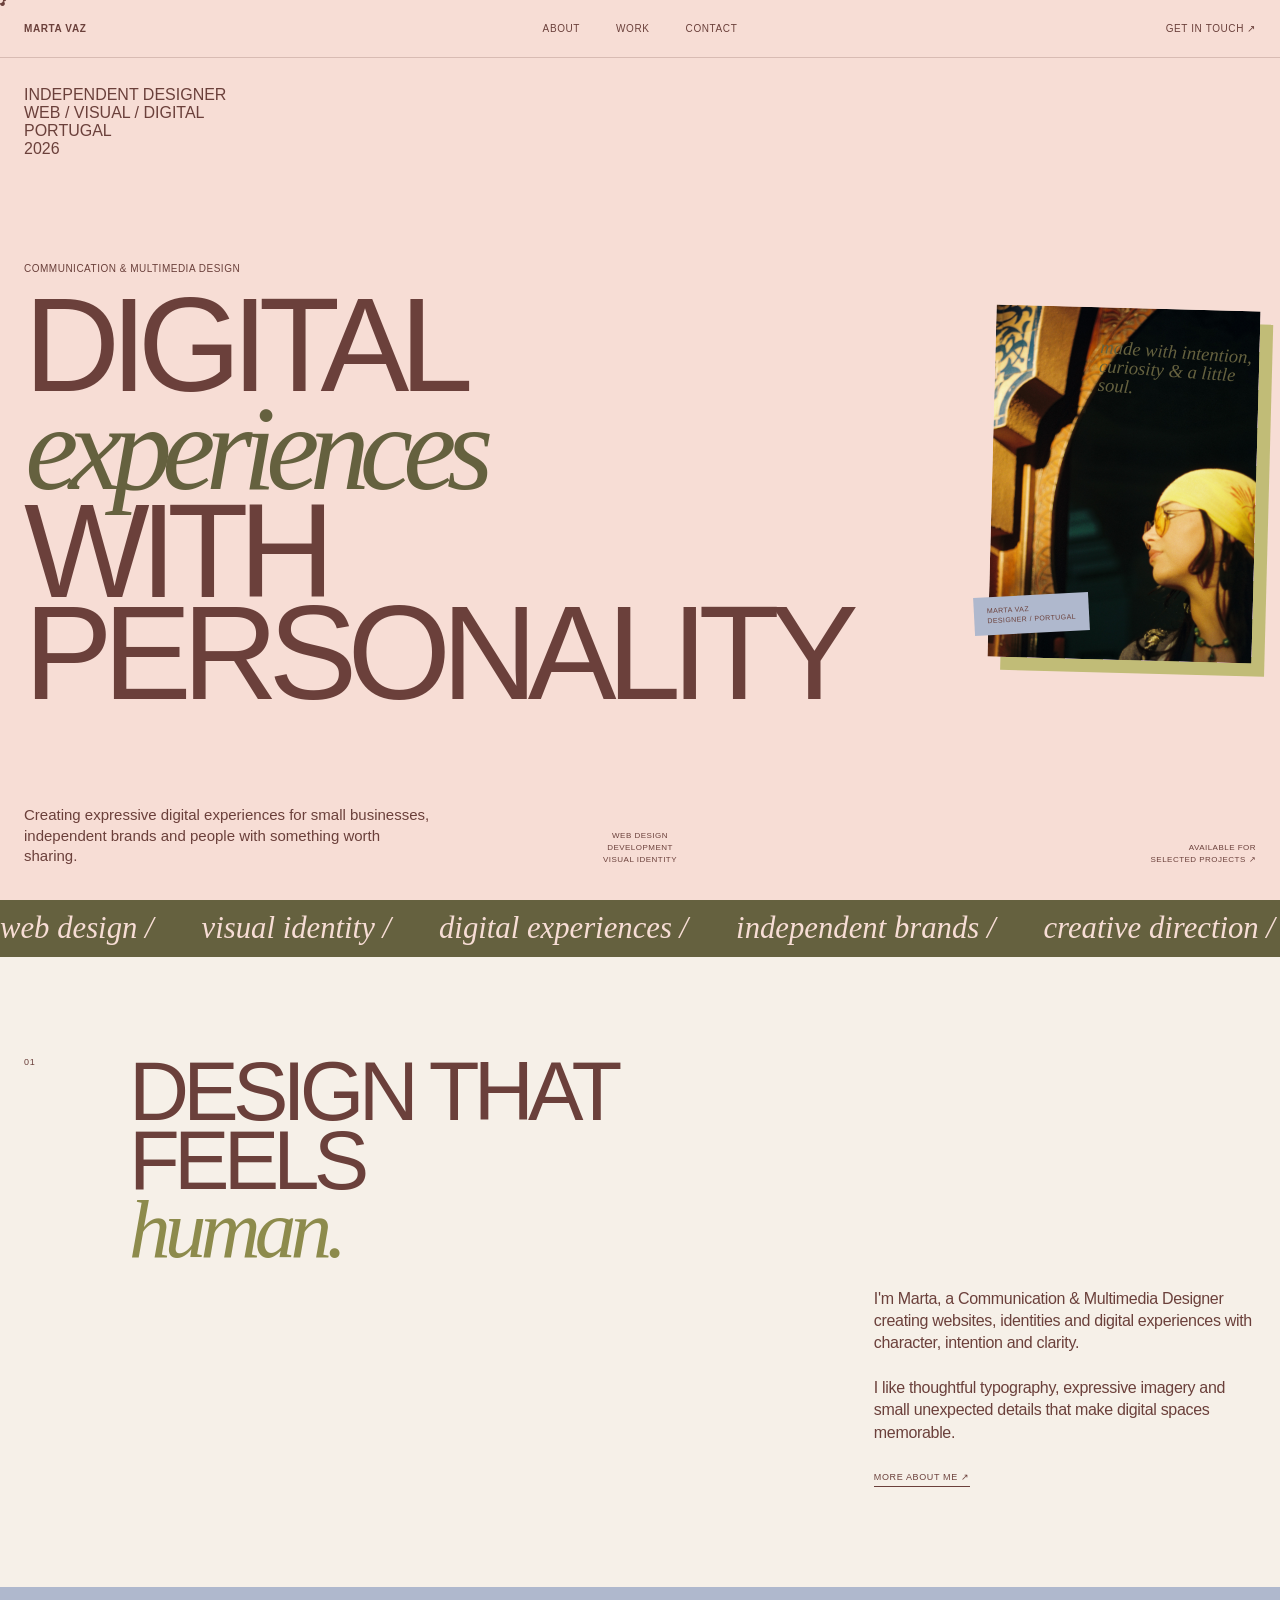
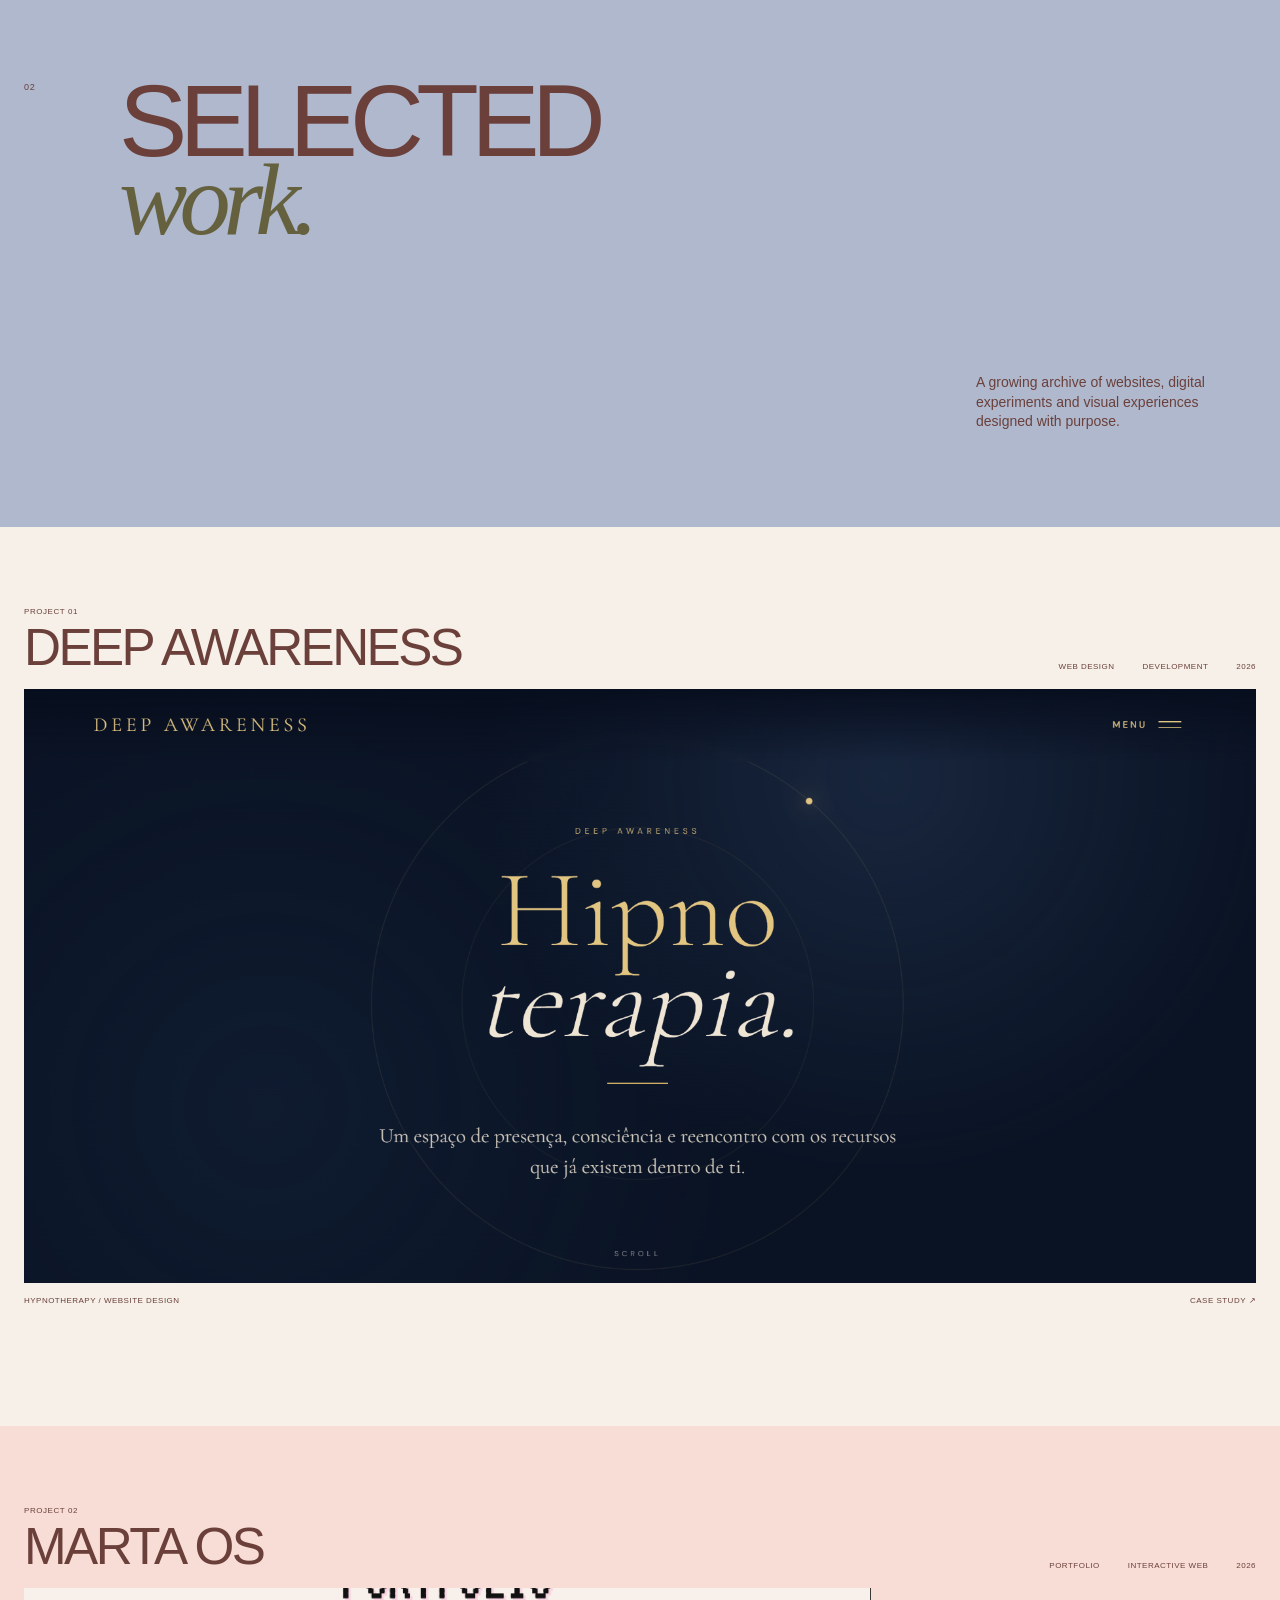
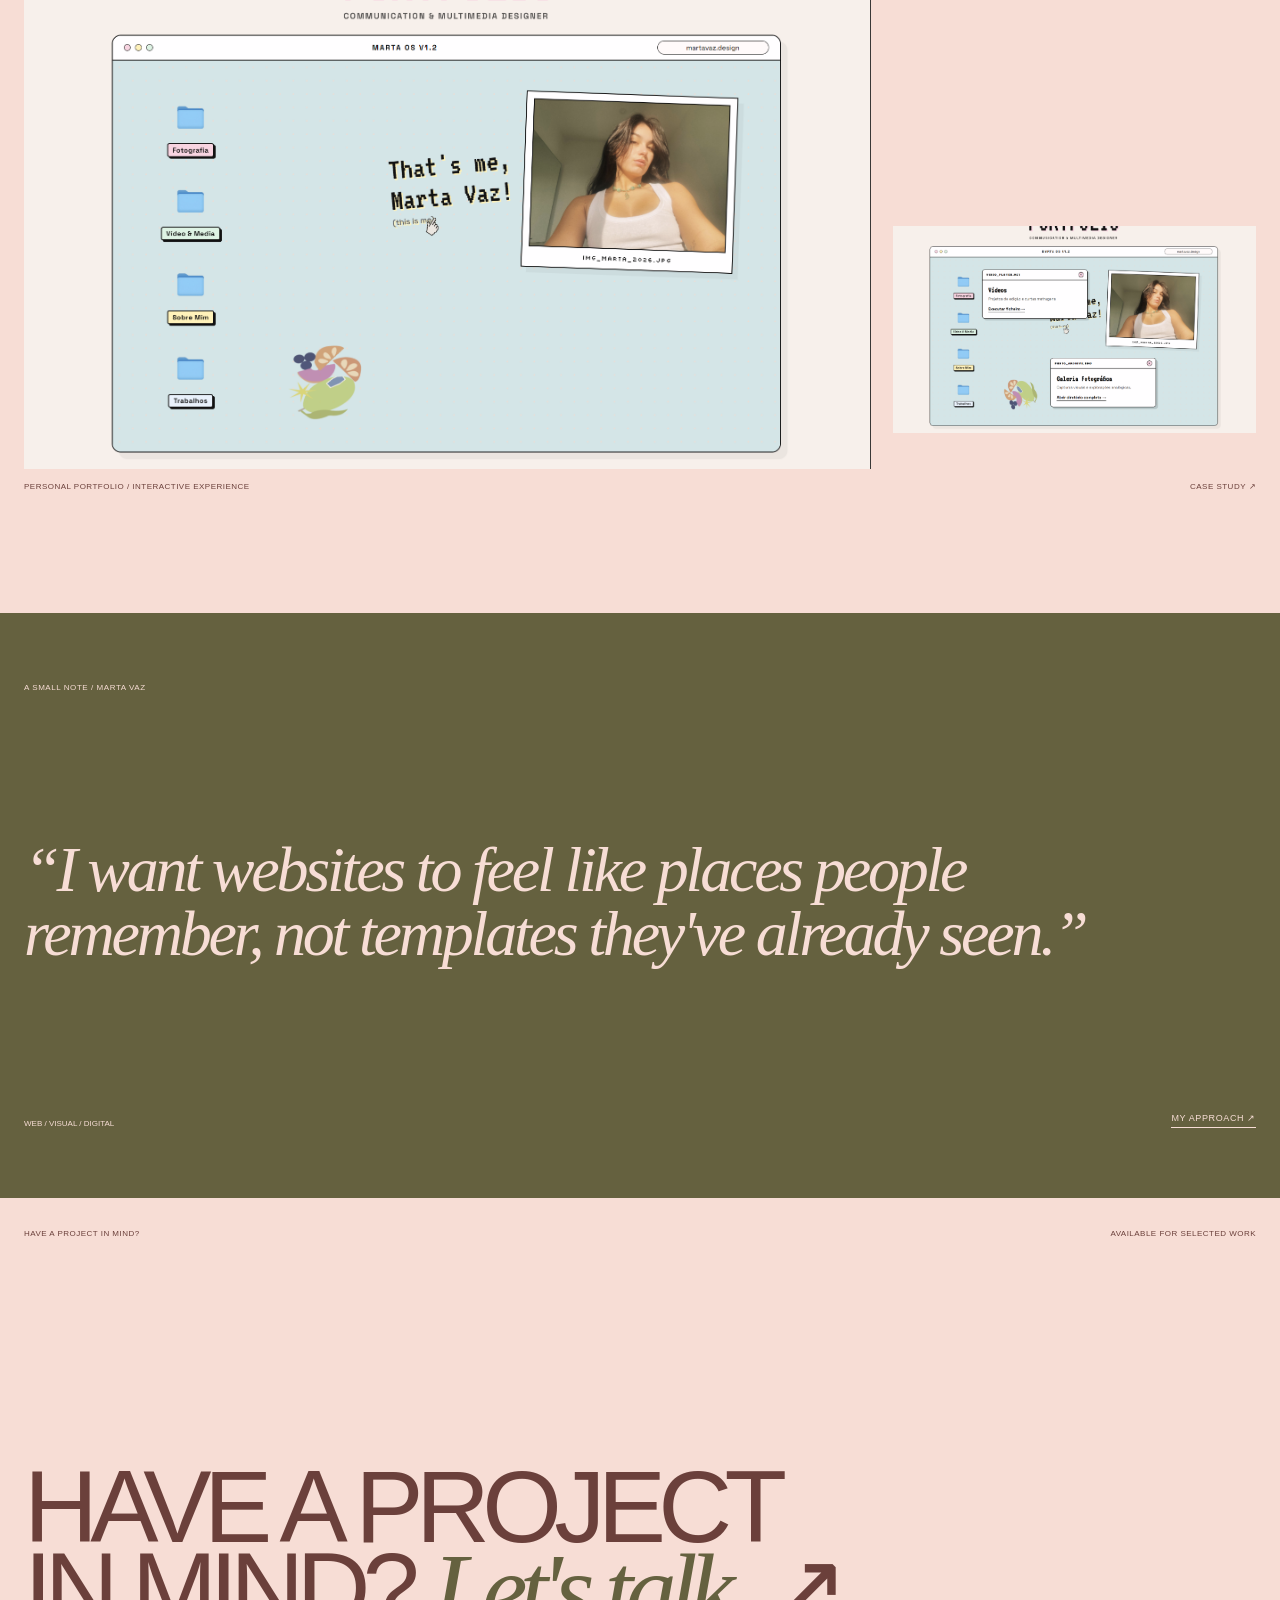
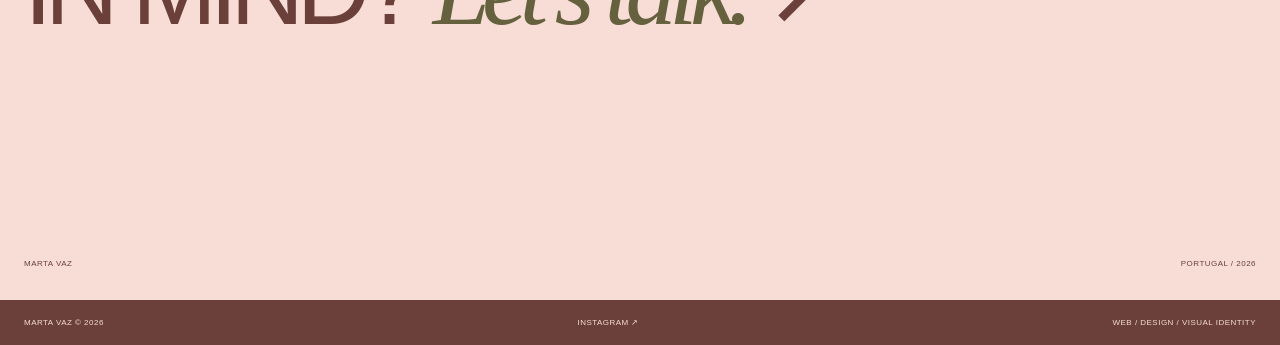
==== commit 302f6a94: "4" ====
--- a/index.html
+++ b/index.html
@@ -2290,17 +2290,18 @@
       </div>
 
 
+  
       <a
-        href="contact.html"
-        class="contact-title"
+        href="../contact.html"
+        class="contact-title external-link"
       >
 
-        LET'S MAKE<br>
-
-        SOMETHING
+        HAVE A PROJECT<br>
+
+        IN MIND?
 
         <em>
-          memorable.
+          Let's talk.
         </em>
 
         ↗
@@ -2333,7 +2334,7 @@
       MARTA VAZ © 2026
     </span>
 
-    <a href="#">
+    <a href="https://www.instagram.com/_.martavaz._">
       INSTAGRAM ↗
     </a>
 
